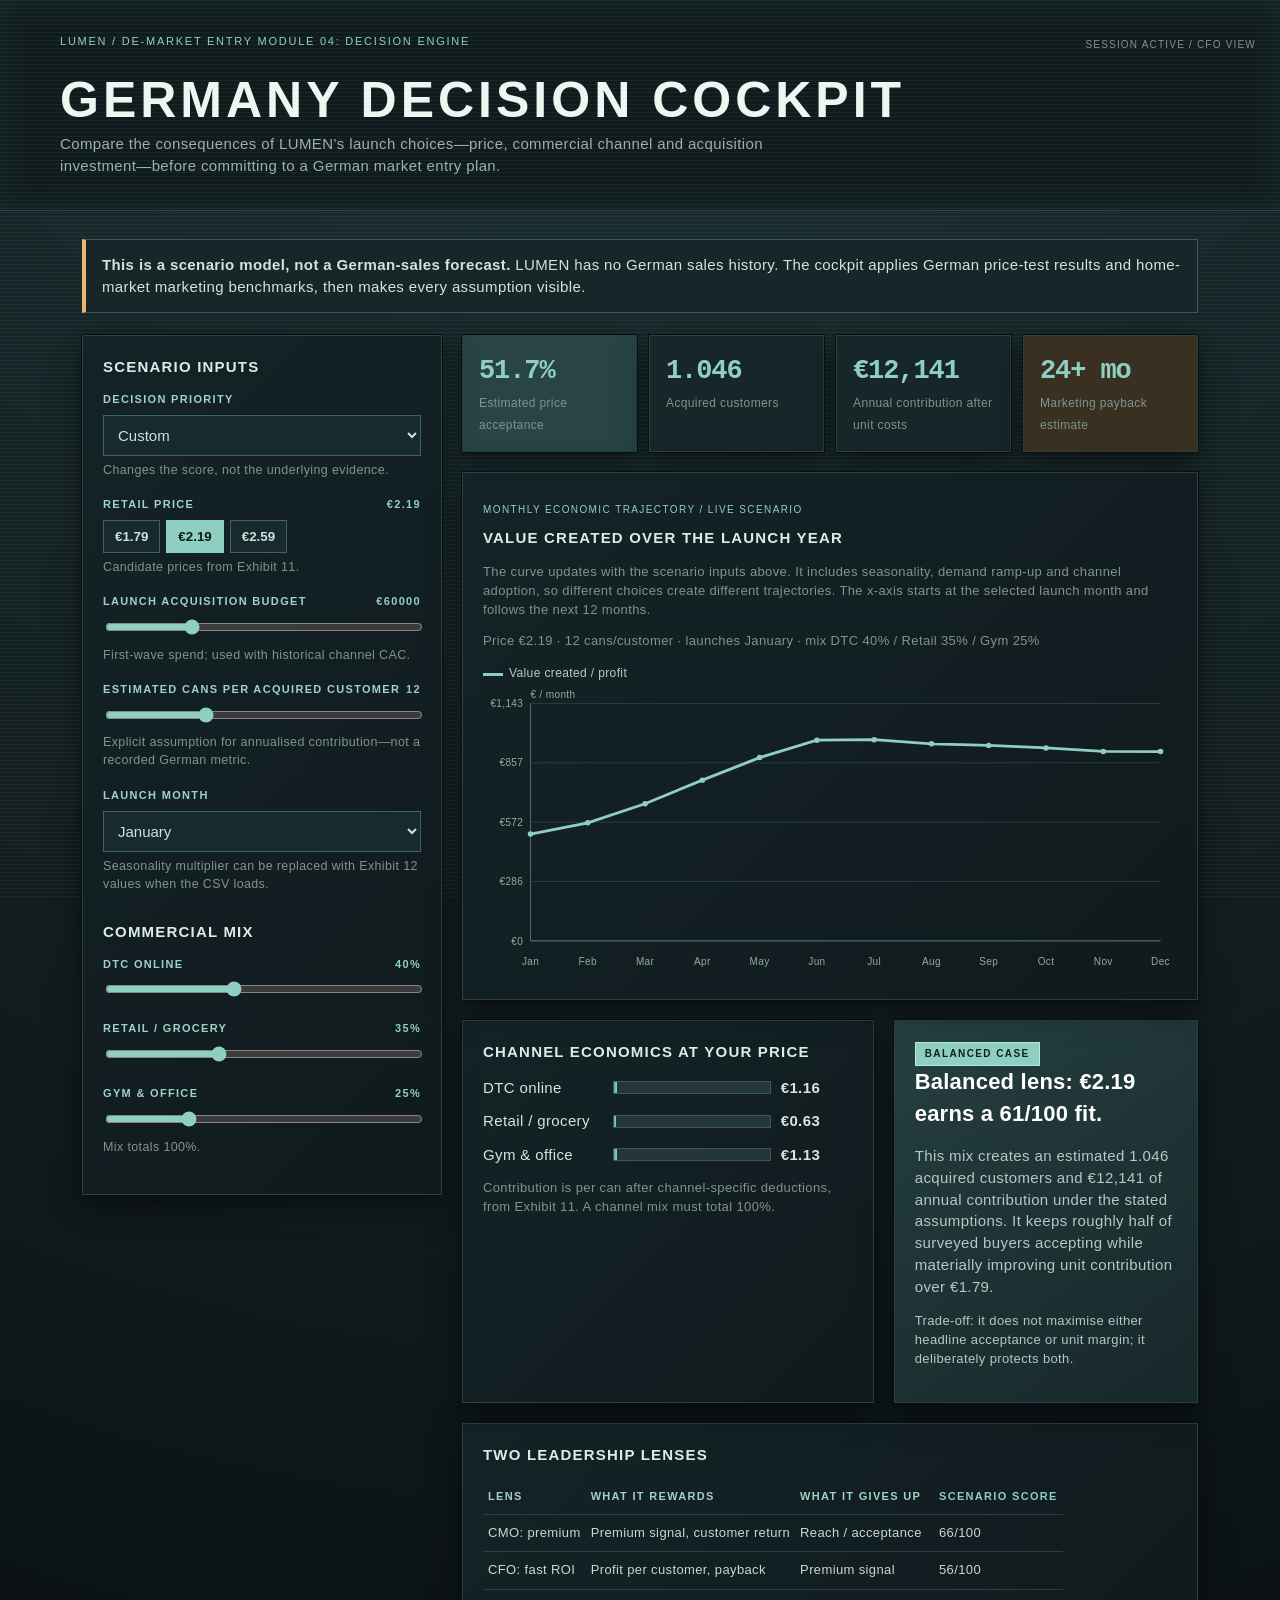
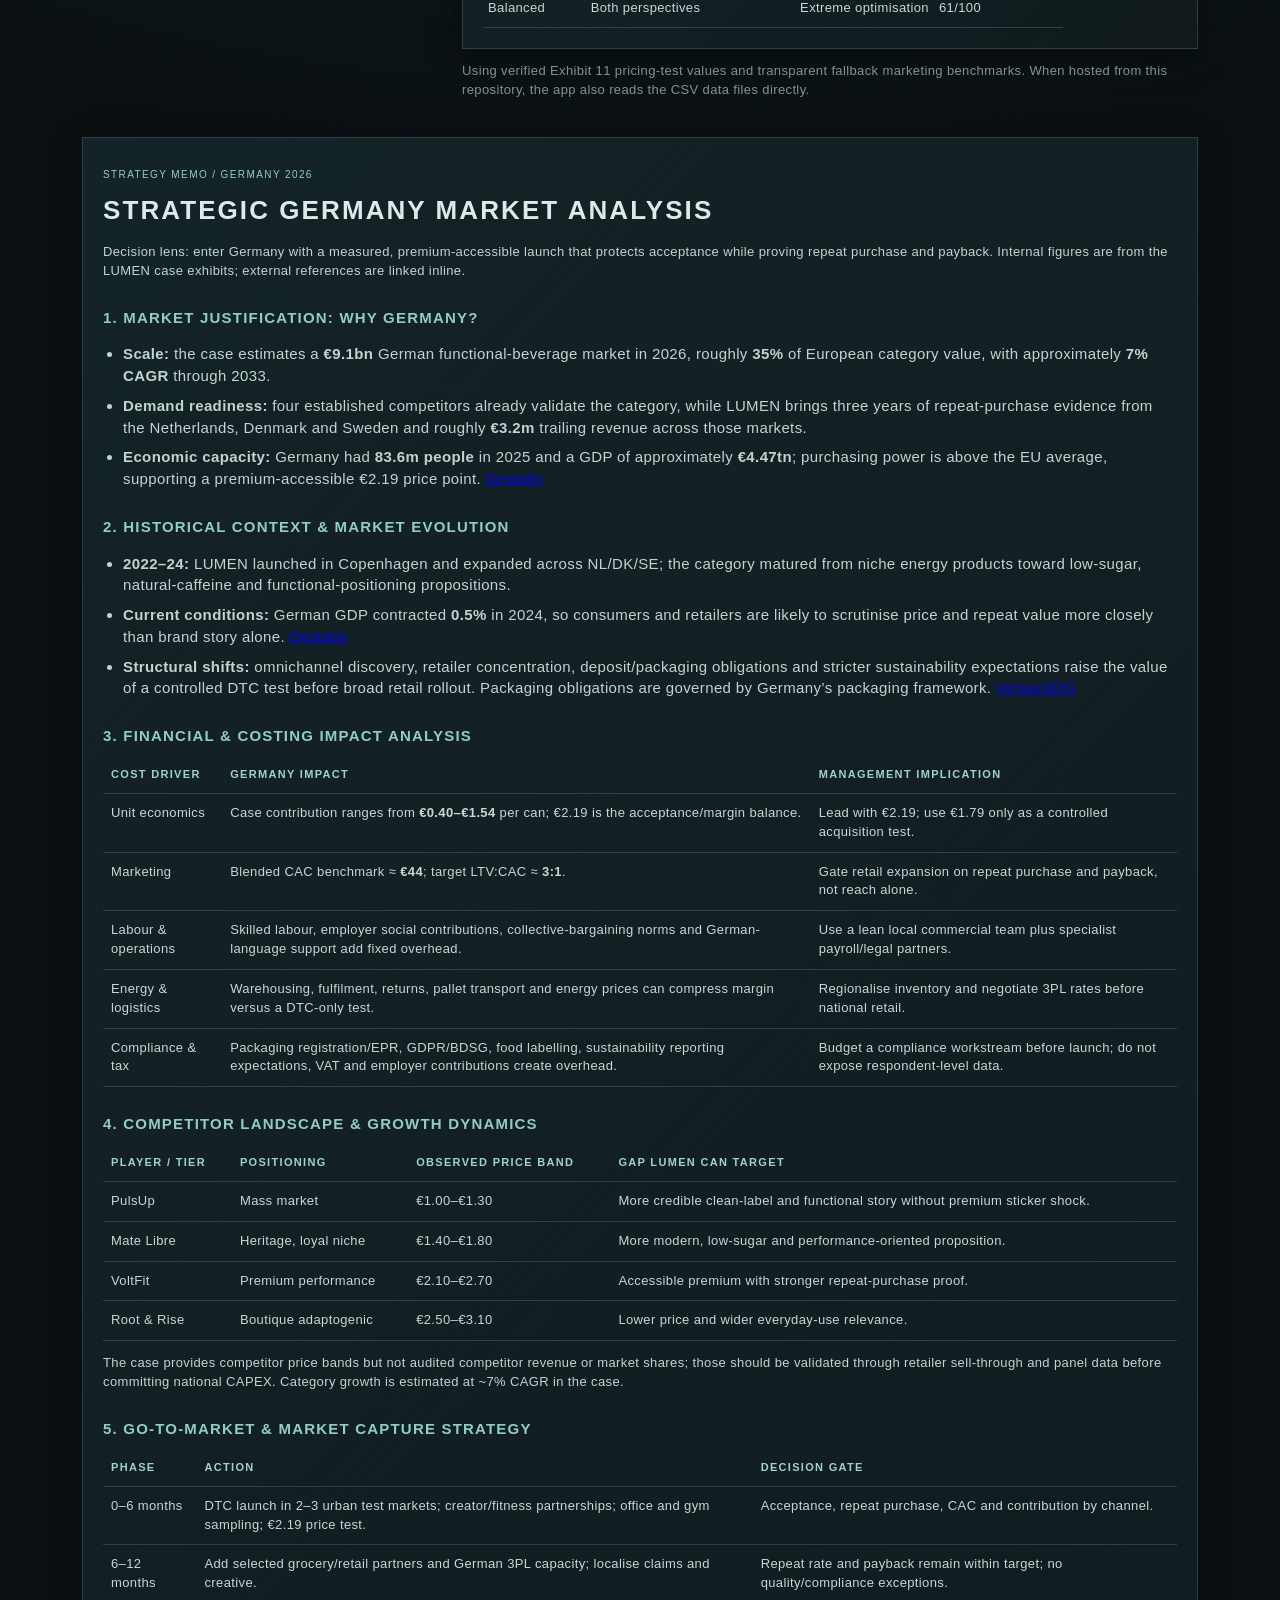
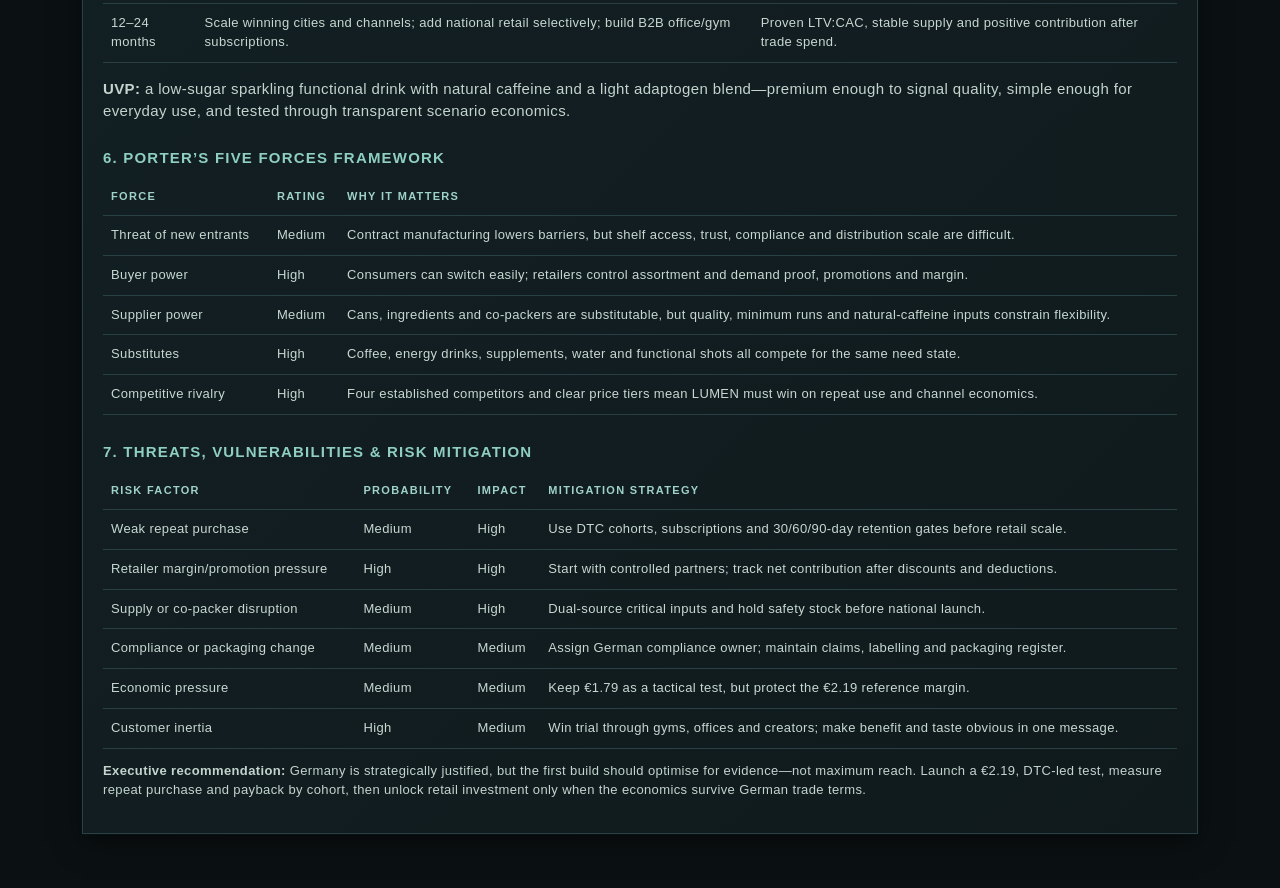
==== index.html @ 4c27bfb2 "Reset other commercial mix sliders to zero" ====
<!doctype html>
<html lang="en">
<head>
  <meta charset="utf-8" />
  <meta name="viewport" content="width=device-width,initial-scale=1" />
  <title>LUMEN | Germany Decision Cockpit</title>
  <style>
    :root { --ink:#102218; --muted:#617064; --paper:#f5f5ee; --card:#fff; --lime:#d8f56a; --green:#17724c; --orange:#fa9562; --line:#dce2d9; }
    * { box-sizing:border-box; } body { margin:0; color:var(--ink); background:var(--paper); font:15px/1.45 Helvetica, "Helvetica Neue", Arial, sans-serif; }
    header { background:var(--ink); color:#fff; padding:46px max(22px,calc((100vw - 1160px)/2)); } header p { max-width:720px; color:#cfdbd1; margin:8px 0 0; } h1 { font-size:clamp(30px,5vw,52px); line-height:1; margin:0; letter-spacing:-.045em; } h2 { font-size:20px; margin:0 0 14px; letter-spacing:-.025em; } main { max-width:1160px; margin:0 auto; padding:28px 22px 54px; }.notice { margin-bottom:22px; padding:14px 16px; border-left:4px solid var(--orange); background:#fff4ed; }
    .layout { display:grid; grid-template-columns:360px 1fr; gap:20px; }.card { background:var(--card); border:1px solid var(--line); border-radius:14px; padding:20px; box-shadow:0 4px 18px #173a2009; }.controls { position:sticky; top:16px; align-self:start; }.field { margin:0 0 18px; }.field label { display:flex; justify-content:space-between; font-weight:650; margin-bottom:7px; }.field small { display:block; color:var(--muted); margin-top:5px; }.value { color:var(--green); }.seg { display:flex; gap:6px; flex-wrap:wrap; }.seg button { cursor:pointer; border:1px solid var(--line); border-radius:99px; padding:8px 11px; color:var(--ink); background:#fff; font-weight:600; }.seg button.active { background:var(--lime); border-color:#9db642; } input[type=range] { width:100%; accent-color:var(--green); } select { width:100%; padding:10px; font:inherit; border:1px solid var(--line); border-radius:8px; background:#fff; }
    .metrics { display:grid; grid-template-columns:repeat(4,1fr); gap:12px; }.metric { padding:16px; border-radius:12px; background:#eef4ec; }.metric strong { display:block; font-size:26px; letter-spacing:-.04em; }.metric span { font-size:12px; color:var(--muted); }.metric.accent { background:var(--lime); }.metric.warn { background:#fff0e8; }.grid { display:grid; grid-template-columns:1.15fr .85fr; gap:20px; margin-top:20px; }.bar-row { display:grid; grid-template-columns:120px 1fr 72px; gap:10px; align-items:center; margin:12px 0; }.bar { height:13px; background:#e7ede5; overflow:hidden; border-radius:99px; }.fill { height:100%; background:var(--green); border-radius:99px; }.decision { padding:20px; background:var(--ink); color:#fff; border-radius:14px; }.decision .tag { display:inline-block; padding:4px 9px; border-radius:99px; background:var(--lime); color:var(--ink); font-size:12px; font-weight:700; }.decision p { color:#d1dfd4; }.data-note { color:var(--muted); font-size:13px; } table { width:100%; border-collapse:collapse; font-size:13px; } th,td { padding:9px 5px; text-align:left; border-bottom:1px solid var(--line); } th { color:var(--muted); font-weight:600; } .hidden { display:none; }
    @media(max-width:800px) { .layout,.grid { grid-template-columns:1fr; }.controls { position:static; }.metrics { grid-template-columns:repeat(2,1fr); } }
  
    /* Lumon-inspired visual system: sterile, retro-corporate, quietly uncanny */
    :root { --ink:#d9e3df; --muted:#82918d; --paper:#0b1113; --card:#111c1f; --lime:#b9d9ca; --green:#8fcfc2; --orange:#e7b86b; --line:#294044; --cyan:#8fcfc2; }
    * { border-radius:0 !important; }
    body { font-family:Helvetica, "Helvetica Neue", Arial, sans-serif !important; color:var(--ink); background:radial-gradient(circle at 50% -10%, #203538 0, #0b1113 48%); font-family:"Courier New", ui-monospace, monospace; letter-spacing:.025em; }
    body:before { content:""; position:fixed; inset:0; pointer-events:none; opacity:.11; background:repeating-linear-gradient(0deg, transparent 0 3px, #9fd4c8 4px); mix-blend-mode:screen; }
    header { background:#101b1e; border-bottom:1px solid var(--line); box-shadow:0 0 32px #79cabe16 inset; padding:34px max(22px,calc((100vw - 1160px)/2)); }
    header:before { content:"LUMEN / DE-MARKET ENTRY   MODULE 04: DECISION ENGINE"; display:block; color:var(--cyan); font-size:11px; letter-spacing:.16em; margin-bottom:25px; }
    header:after { content:"SESSION ACTIVE   /   CFO VIEW"; display:block; position:absolute; right:24px; top:38px; color:var(--muted); font-size:10px; letter-spacing:.12em; }
    h1 { color:#edf6f0; font-family:Helvetica, "Helvetica Neue", Arial, sans-serif; text-transform:uppercase; letter-spacing:.08em; font-size:clamp(28px,5vw,50px); }
    header p { color:#9dafaa; max-width:760px; }
    main { position:relative; }
    .notice { background:#172629; border:1px solid #3b5b5b; border-left:4px solid var(--orange); color:#d6e2dc; }
    .card, .metric, .decision { border:1px solid var(--line); box-shadow:0 0 0 1px #081012, 0 8px 26px #0008; }
    .card { background:linear-gradient(135deg,#142327,#101a1d); }
    .controls h2, .card h2 { color:#dcebe5; font-family:Helvetica, "Helvetica Neue", Arial, sans-serif; text-transform:uppercase; letter-spacing:.08em; font-size:15px; }
    .field label, th { color:#9fd2c8; text-transform:uppercase; font-size:11px; letter-spacing:.12em; }
    .field small, .data-note, .metric span { color:#81938e; }
    .value, .metric strong { color:var(--cyan); }
    .seg button, select { color:#cfe1db; background:#172a2e; border:1px solid #426166; font-family:inherit; }
    .seg button.active { color:#0d191a; background:var(--cyan); border-color:var(--cyan); }
    input[type=range] { accent-color:var(--cyan); }
    .metric { background:#162629; }
    .metric.accent { background:#284444; }
    .metric.warn { background:#3a3022; }
    .metric strong { font-family:"Courier New",monospace; font-size:27px; }
    .bar { background:#23373a; border:1px solid #3b5558; }
    .fill { background:linear-gradient(90deg,#5eaaa2,var(--cyan)); }
    .decision { background:linear-gradient(145deg,#253f40,#17272a); }
    .decision .tag { color:#10201f; background:var(--cyan); border:1px solid #bce9dc; padding:4px 9px; font-size:10px; letter-spacing:.14em; text-transform:uppercase; }
    .decision h2 { font-family:Helvetica, "Helvetica Neue", Arial, sans-serif; font-size:22px; letter-spacing:.01em; }
    .decision p { color:#b3c9c1; }
    table { color:#c7d8d1; }
    th, td { border-bottom:1px solid #294044; }
    @media(max-width:800px) { header:after { display:none; } }

    /* Responsive cockpit layout */
    html { overflow-x:hidden; }
    .layout { grid-template-columns:minmax(260px,360px) minmax(0,1fr); }
    .layout > section:not(.decision-curve) { grid-column:2; grid-row:2; min-width:0; }
    .metrics { grid-template-columns:repeat(auto-fit,minmax(150px,1fr)); }
    .grid { grid-template-columns:minmax(0,1.15fr) minmax(280px,.85fr); }
    table { display:block; overflow-x:auto; white-space:nowrap; }
    @media (max-width: 1600px) and (min-width: 901px) { .decision-curve { grid-column:1; grid-row:2; } .layout > section:not(.decision-curve) { grid-column:2; grid-row:1 / span 2; } }
    @media (max-width: 900px) { .decision-curve { grid-column:1; grid-row:auto; } .layout > section:not(.decision-curve) { grid-column:1; grid-row:auto; } header { padding:30px 20px; } header:after { position:static; margin-top:18px; } main { padding:22px 16px 40px; } .layout { grid-template-columns:1fr; } .controls { position:static; } .grid { grid-template-columns:1fr; } }
    @media (max-width: 560px) { body { font-size:14px; } header { padding:24px 16px; } header:before { font-size:9px; letter-spacing:.09em; } h1 { font-size:clamp(25px,9vw,38px); line-height:1.05; } header p { font-size:13px; } main { padding:16px 10px 28px; } .card, .decision { padding:15px; } .metrics { grid-template-columns:repeat(2,minmax(0,1fr)); gap:8px; } .metric { padding:12px 10px; } .metric strong { font-size:21px; } .metric span { font-size:10px; } .seg { display:grid; grid-template-columns:repeat(3,1fr); } .seg button { padding:9px 4px; font-size:12px; } .bar-row { grid-template-columns:92px minmax(60px,1fr) 56px; gap:6px; font-size:12px; } .decision h2 { font-size:19px; } .notice { font-size:13px; } }

    .score-help { position:relative; cursor:help; color:var(--cyan); }
    .score-help:after { content:attr(data-tooltip); position:absolute; z-index:10; left:0; top:calc(100% + 8px); width:min(320px,70vw); padding:12px 14px; background:#15272a; border:1px solid var(--cyan); color:#d9e8e2; white-space:normal; line-height:1.45; font-size:12px; font-weight:400; letter-spacing:0; text-transform:none; box-shadow:0 8px 22px #000b; opacity:0; pointer-events:none; transform:translateY(-4px); transition:opacity .15s ease, transform .15s ease; }
    .score-help:hover:after, .score-help:focus:after { opacity:1; transform:translateY(0); }

    .strategic-analysis { margin-top:24px; }
    .strategic-analysis h2 { font-size:26px; margin-bottom:8px; }
    .strategic-analysis h3 { margin:26px 0 10px; color:var(--cyan); font-size:15px; text-transform:uppercase; letter-spacing:.08em; }
    .strategic-analysis p, .strategic-analysis li { color:#c3d4cd; }
    .strategic-analysis ul { padding-left:20px; }
    .strategic-analysis li { margin:8px 0; }
    .analysis-kicker { color:var(--cyan) !important; font-size:10px; letter-spacing:.14em; }
    .strategic-analysis table { display:table; white-space:normal; }
    .strategic-analysis th, .strategic-analysis td { vertical-align:top; padding:10px 8px; }
    @media(max-width:560px) { .strategic-analysis table { display:block; overflow-x:auto; white-space:nowrap; } .strategic-analysis h2 { font-size:21px; } }

    .decision-graph { margin:24px 0; }
    .decision-chart { display:grid; grid-template-columns:repeat(3,1fr); gap:14px; align-items:end; margin-top:18px; }
    .decision-column { min-width:0; padding:14px; border:1px solid var(--line); background:#101d20; }
    .decision-column h3 { color:var(--cyan); font-size:13px; margin:0 0 12px; text-transform:uppercase; letter-spacing:.08em; }
    .decision-column .score-track { height:150px; display:flex; align-items:flex-end; border-bottom:1px solid #48676a; background:repeating-linear-gradient(to top,transparent 0 29px,#294044 30px); }
    .decision-column .score-bar { width:52%; margin:0 auto; background:linear-gradient(180deg,var(--cyan),#477f7e); min-height:8px; position:relative; }
    .decision-column .score-bar strong { position:absolute; top:-24px; left:50%; transform:translateX(-50%); color:#e4f4ed; font-size:18px; }
    .decision-stats { display:grid; gap:5px; margin-top:12px; color:#b9cbc4; font-size:12px; }
    .decision-stats b { color:#edf6f0; }
    @media(max-width:560px) { .decision-chart { grid-template-columns:1fr; } .decision-column .score-track { height:110px; } }

    .decision-curve { margin-top:20px; min-height:320px; position:relative; z-index:1; overflow:visible; }
    .curve-legend { display:flex; gap:20px; flex-wrap:wrap; color:#b9cbc4; font-size:12px; margin:14px 0 4px; }
    .curve-legend i { display:inline-block; width:20px; height:3px; margin-right:6px; vertical-align:middle; }
    .legend-value { background:var(--cyan); }.legend-cost { background:var(--orange); }
    .trajectory-svg { display:block; width:100%; height:auto; min-height:220px; overflow:visible; }
    .trajectory-svg text { fill:#91aaa3; font:11px Helvetica,Arial,sans-serif; }
    .trajectory-svg .gridline { stroke:#294044; stroke-width:1; }.trajectory-svg .axis { stroke:#567276; stroke-width:1; }
    .trajectory-svg .value-line { fill:none; stroke:var(--cyan); stroke-width:3; }.trajectory-svg .cost-line { fill:none; stroke:var(--orange); stroke-width:2; stroke-dasharray:6 5; }
    .trajectory-svg .value-dot { fill:var(--cyan); }.trajectory-svg .cost-dot { fill:var(--orange); }
</style>
</head>
<body>
  <header><h1>Germany Decision Cockpit</h1><p>Compare the consequences of LUMEN’s launch choices—price, commercial channel and acquisition investment—before committing to a German market entry plan.</p></header>
  <main>
    <div class="notice"><strong>This is a scenario model, not a German-sales forecast.</strong> LUMEN has no German sales history. The cockpit applies German price-test results and home-market marketing benchmarks, then makes every assumption visible.</div>

<div class="layout">
      <aside class="card controls">
        <h2>Scenario inputs</h2>
        <div class="field"><label for="priority">Decision priority</label><select id="priority"><option value="custom">Custom</option><option value="balanced">Balanced recommendation</option><option value="premium">CMO: premium positioning</option><option value="roi">CFO: fast payback</option></select><small>Changes the score, not the underlying evidence.</small></div>
        <div class="field"><label>Retail price <span class="value" id="priceLabel">€2.19</span></label><div class="seg" id="prices"><button data-price="1.79">€1.79</button><button class="active" data-price="2.19">€2.19</button><button data-price="2.59">€2.59</button></div><small>Candidate prices from Exhibit 11.</small></div>
        <div class="field"><label for="budget">Launch acquisition budget <span class="value" id="budgetLabel">€60k</span></label><input id="budget" type="range" min="10000" max="200000" step="5000" value="60000"><small>First-wave spend; used with historical channel CAC.</small></div>
        <div class="field"><label for="repeat">Estimated cans per acquired customer <span class="value" id="repeatLabel">12</span></label><input id="repeat" type="range" min="4" max="30" step="1" value="12"><small>Explicit assumption for annualised contribution—not a recorded German metric.</small></div>
        <div class="field"><label for="month">Launch month</label><select id="month"><option value="0.85">January</option><option value="0.88">February</option><option value="0.96">March</option><option value="1.06">April</option><option value="1.14">May</option><option value="1.18">June</option><option value="1.12">July</option><option value="1.04">August</option><option value="0.98">September</option><option value="0.92">October</option><option value="0.86">November</option><option value="0.82">December</option></select><small>Seasonality multiplier can be replaced with Exhibit 12 values when the CSV loads.</small></div>
        <h2 style="margin-top:28px">Commercial mix</h2>
        <div class="field"><label for="dtc">DTC online <span class="value" id="dtcLabel">40%</span></label><input id="dtc" type="range" min="0" max="100" value="40"></div>
        <div class="field"><label for="retail">Retail / grocery <span class="value" id="retailLabel">35%</span></label><input id="retail" type="range" min="0" max="100" value="35"></div>
        <div class="field"><label for="gym">Gym &amp; office <span class="value" id="gymLabel">25%</span></label><input id="gym" type="range" min="0" max="100" value="25"><small id="mixWarning"></small></div>
      </aside>
      

      <section>
        <div class="metrics">
          <div class="metric accent"><strong id="acceptance">51.7%</strong><span>Estimated price acceptance</span></div>
          <div class="metric"><strong id="customers">1,420</strong><span>Acquired customers</span></div>
          <div class="metric"><strong id="contribution">€15.8k</strong><span>Annual contribution after unit costs</span></div>
          <div class="metric warn"><strong id="payback">4.4 mo</strong><span>Marketing payback estimate</span></div>
        </div>
    <section class="card decision-curve" aria-labelledby="decision-curve-title">
      <p class="analysis-kicker">MONTHLY ECONOMIC TRAJECTORY / LIVE SCENARIO</p>
      <h2 id="decision-curve-title">Value created over the launch year</h2>
      <p class="data-note">The curve updates with the scenario inputs above. It includes seasonality, demand ramp-up and channel adoption, so different choices create different trajectories. The x-axis starts at the selected launch month and follows the next 12 months.</p>
      <p class="data-note" id="curveAssumptions"></p><div class="curve-legend"><span><i class="legend-value"></i>Value created / profit</span></div>
      <svg id="trajectorySvg" class="trajectory-svg" viewBox="0 0 760 320" role="img" aria-label="Monthly value created curve"></svg>
    </section>
        <div class="grid">
          <div class="card"><h2>Channel economics at your price</h2><div id="bars"></div><p class="data-note">Contribution is per can after channel-specific deductions, from Exhibit 11. A channel mix must total 100%.</p></div>
          <div class="decision"><span class="tag" id="recommendationTag">Balanced case</span><h2 id="recommendation">€2.19 is the defensible launch point.</h2><p id="rationale"></p><p class="data-note" id="tradeoff"></p></div>
        </div>
        <div class="card" style="margin-top:20px"><h2>Two leadership lenses</h2><table><thead><tr><th>Lens</th><th>What it rewards</th><th>What it gives up</th><th class="score-help" tabindex="0" data-tooltip="A 0–100 fit score for the selected lens. Premium weighs price signal, acceptance, unit contribution and customer value vs. acquisition cost; ROI weighs contribution, customer value vs. acquisition cost and payback; Balanced averages both. Higher means a better fit for that lens.">Scenario score</th></tr></thead><tbody id="lensRows"></tbody></table></div>
        <p class="data-note" id="dataStatus">Using verified Exhibit 11 pricing-test values and transparent fallback marketing benchmarks. When hosted from this repository, the app also reads the CSV data files directly.</p>
      </section>
    </div>
  
    <section class="card strategic-analysis" id="strategic-analysis">
      <p class="analysis-kicker">STRATEGY MEMO / GERMANY 2026</p>
      <h2>Strategic Germany Market Analysis</h2>
      <p class="data-note">Decision lens: enter Germany with a measured, premium-accessible launch that protects acceptance while proving repeat purchase and payback. Internal figures are from the LUMEN case exhibits; external references are linked inline.</p>
      <h3>1. Market Justification: Why Germany?</h3>
      <ul><li><strong>Scale:</strong> the case estimates a <strong>€9.1bn</strong> German functional-beverage market in 2026, roughly <strong>35%</strong> of European category value, with approximately <strong>7% CAGR</strong> through 2033.</li><li><strong>Demand readiness:</strong> four established competitors already validate the category, while LUMEN brings three years of repeat-purchase evidence from the Netherlands, Denmark and Sweden and roughly <strong>€3.2m</strong> trailing revenue across those markets.</li><li><strong>Economic capacity:</strong> Germany had <strong>83.6m people</strong> in 2025 and a GDP of approximately <strong>€4.47tn</strong>; purchasing power is above the EU average, supporting a premium-accessible €2.19 price point. <a href="https://www.destatis.de/Europa/EN/Country/EU-Member-States/Germany.html" target="_blank">Destatis</a></li></ul>
      <h3>2. Historical Context &amp; Market Evolution</h3>
      <ul><li><strong>2022–24:</strong> LUMEN launched in Copenhagen and expanded across NL/DK/SE; the category matured from niche energy products toward low-sugar, natural-caffeine and functional-positioning propositions.</li><li><strong>Current conditions:</strong> German GDP contracted <strong>0.5%</strong> in 2024, so consumers and retailers are likely to scrutinise price and repeat value more closely than brand story alone. <a href="https://www.destatis.de/Europa/EN/Country/EU-Member-States/Germany.html" target="_blank">Destatis</a></li><li><strong>Structural shifts:</strong> omnichannel discovery, retailer concentration, deposit/packaging obligations and stricter sustainability expectations raise the value of a controlled DTC test before broad retail rollout. Packaging obligations are governed by Germany’s packaging framework. <a href="https://www.gesetze-im-internet.de/verpackdg/index.html" target="_blank">VerpackDG</a></li></ul>
      <h3>3. Financial &amp; Costing Impact Analysis</h3>
      <table><thead><tr><th>Cost driver</th><th>Germany impact</th><th>Management implication</th></tr></thead><tbody><tr><td>Unit economics</td><td>Case contribution ranges from <strong>€0.40–€1.54</strong> per can; €2.19 is the acceptance/margin balance.</td><td>Lead with €2.19; use €1.79 only as a controlled acquisition test.</td></tr><tr><td>Marketing</td><td>Blended CAC benchmark ≈ <strong>€44</strong>; target LTV:CAC ≈ <strong>3:1</strong>.</td><td>Gate retail expansion on repeat purchase and payback, not reach alone.</td></tr><tr><td>Labour &amp; operations</td><td>Skilled labour, employer social contributions, collective-bargaining norms and German-language support add fixed overhead.</td><td>Use a lean local commercial team plus specialist payroll/legal partners.</td></tr><tr><td>Energy &amp; logistics</td><td>Warehousing, fulfilment, returns, pallet transport and energy prices can compress margin versus a DTC-only test.</td><td>Regionalise inventory and negotiate 3PL rates before national retail.</td></tr><tr><td>Compliance &amp; tax</td><td>Packaging registration/EPR, GDPR/BDSG, food labelling, sustainability reporting expectations, VAT and employer contributions create overhead.</td><td>Budget a compliance workstream before launch; do not expose respondent-level data.</td></tr></tbody></table>
      <h3>4. Competitor Landscape &amp; Growth Dynamics</h3>
      <table><thead><tr><th>Player / tier</th><th>Positioning</th><th>Observed price band</th><th>Gap LUMEN can target</th></tr></thead><tbody><tr><td>PulsUp</td><td>Mass market</td><td>€1.00–€1.30</td><td>More credible clean-label and functional story without premium sticker shock.</td></tr><tr><td>Mate Libre</td><td>Heritage, loyal niche</td><td>€1.40–€1.80</td><td>More modern, low-sugar and performance-oriented proposition.</td></tr><tr><td>VoltFit</td><td>Premium performance</td><td>€2.10–€2.70</td><td>Accessible premium with stronger repeat-purchase proof.</td></tr><tr><td>Root &amp; Rise</td><td>Boutique adaptogenic</td><td>€2.50–€3.10</td><td>Lower price and wider everyday-use relevance.</td></tr></tbody></table><p class="data-note">The case provides competitor price bands but not audited competitor revenue or market shares; those should be validated through retailer sell-through and panel data before committing national CAPEX. Category growth is estimated at ~7% CAGR in the case.</p>
      <h3>5. Go-to-Market &amp; Market Capture Strategy</h3>
      <table><thead><tr><th>Phase</th><th>Action</th><th>Decision gate</th></tr></thead><tbody><tr><td>0–6 months</td><td>DTC launch in 2–3 urban test markets; creator/fitness partnerships; office and gym sampling; €2.19 price test.</td><td>Acceptance, repeat purchase, CAC and contribution by channel.</td></tr><tr><td>6–12 months</td><td>Add selected grocery/retail partners and German 3PL capacity; localise claims and creative.</td><td>Repeat rate and payback remain within target; no quality/compliance exceptions.</td></tr><tr><td>12–24 months</td><td>Scale winning cities and channels; add national retail selectively; build B2B office/gym subscriptions.</td><td>Proven LTV:CAC, stable supply and positive contribution after trade spend.</td></tr></tbody></table><p><strong>UVP:</strong> a low-sugar sparkling functional drink with natural caffeine and a light adaptogen blend—premium enough to signal quality, simple enough for everyday use, and tested through transparent scenario economics.</p>
      <h3>6. Porter’s Five Forces Framework</h3>
      <table><thead><tr><th>Force</th><th>Rating</th><th>Why it matters</th></tr></thead><tbody><tr><td>Threat of new entrants</td><td>Medium</td><td>Contract manufacturing lowers barriers, but shelf access, trust, compliance and distribution scale are difficult.</td></tr><tr><td>Buyer power</td><td>High</td><td>Consumers can switch easily; retailers control assortment and demand proof, promotions and margin.</td></tr><tr><td>Supplier power</td><td>Medium</td><td>Cans, ingredients and co-packers are substitutable, but quality, minimum runs and natural-caffeine inputs constrain flexibility.</td></tr><tr><td>Substitutes</td><td>High</td><td>Coffee, energy drinks, supplements, water and functional shots all compete for the same need state.</td></tr><tr><td>Competitive rivalry</td><td>High</td><td>Four established competitors and clear price tiers mean LUMEN must win on repeat use and channel economics.</td></tr></tbody></table>
      <h3>7. Threats, Vulnerabilities &amp; Risk Mitigation</h3>
      <table><thead><tr><th>Risk factor</th><th>Probability</th><th>Impact</th><th>Mitigation strategy</th></tr></thead><tbody><tr><td>Weak repeat purchase</td><td>Medium</td><td>High</td><td>Use DTC cohorts, subscriptions and 30/60/90-day retention gates before retail scale.</td></tr><tr><td>Retailer margin/promotion pressure</td><td>High</td><td>High</td><td>Start with controlled partners; track net contribution after discounts and deductions.</td></tr><tr><td>Supply or co-packer disruption</td><td>Medium</td><td>High</td><td>Dual-source critical inputs and hold safety stock before national launch.</td></tr><tr><td>Compliance or packaging change</td><td>Medium</td><td>Medium</td><td>Assign German compliance owner; maintain claims, labelling and packaging register.</td></tr><tr><td>Economic pressure</td><td>Medium</td><td>Medium</td><td>Keep €1.79 as a tactical test, but protect the €2.19 reference margin.</td></tr><tr><td>Customer inertia</td><td>High</td><td>Medium</td><td>Win trial through gyms, offices and creators; make benefit and taste obvious in one message.</td></tr></tbody></table>
      <p class="data-note"><strong>Executive recommendation:</strong> Germany is strategically justified, but the first build should optimise for evidence—not maximum reach. Launch a €2.19, DTC-led test, measure repeat purchase and payback by cohort, then unlock retail investment only when the economics survive German trade terms.</p>
    </section>
</main>
  <script>
    const priceTests = {
      '1.79': { acceptance:61.7, DTC:0.77, Retail:0.40, Gym:0.81 },
      '2.19': { acceptance:51.7, DTC:1.16, Retail:0.63, Gym:1.13 },
      '2.59': { acceptance:26.7, DTC:1.54, Retail:0.86, Gym:1.45 }
    };
    const marketing = { DTC:{cac:45.6,ltv:132}, Retail:{cac:60.3,ltv:174}, Gym:{cac:37.6,ltv:99} };
    const el = id => document.getElementById(id); let price = '2.19';
    const euro = n => new Intl.NumberFormat('en-DE',{style:'currency',currency:'EUR',maximumFractionDigits:0}).format(n);
    const number = n => new Intl.NumberFormat('en-DE',{maximumFractionDigits:0}).format(n);
    function weights() { const raw={DTC:+el('dtc').value,Retail:+el('retail').value,Gym:+el('gym').value}; const total=raw.DTC+raw.Retail+raw.Gym; return {raw,total,w:{DTC:raw.DTC/total,Retail:raw.Retail/total,Gym:raw.Gym/total}}; }
    function calc(){ renderTrajectoryChart();
      const {raw,total,w}=weights(), p=priceTests[price], budget=+el('budget').value, repeats=+el('repeat').value, season=+el('month').value;
      const weighted = key => Object.keys(w).reduce((sum,k)=>sum+w[k]*marketing[k][key],0);
      const unit = Object.keys(w).reduce((sum,k)=>sum+w[k]*p[k],0), cac=weighted('cac'), ltv=weighted('ltv');
      const customers=(budget/cac)*season*(p.acceptance/51.7), units=customers*repeats, annualContribution=units*unit;
      const monthlyContribution=annualContribution/12, payback=budget/Math.max(monthlyContribution,1);
      const premiumScore=(+price-1.79)/.8*45+(p.acceptance/61.7)*20+(unit/1.54)*20+(ltv/cac/3)*15;
      const roiScore=(unit/1.54)*35+(ltv/cac/3)*35+(1/Math.max(payback,1))*30;
      const balanced=(premiumScore+roiScore)/2;
      el('priceLabel').textContent='€'+price; el('budgetLabel').textContent=euro(budget).replace(',',''); el('repeatLabel').textContent=repeats;
      ['dtc','retail','gym'].forEach(id=>el(id+'Label').textContent=el(id).value+'%');
      el('mixWarning').textContent= total===100 ? 'Mix totals 100%.' : `Mix totals ${total}%; calculations normalise it to 100%.`;
      el('acceptance').textContent=p.acceptance.toFixed(1)+'%'; el('customers').textContent=number(customers); el('contribution').textContent=euro(annualContribution); el('payback').textContent=(payback>24?'24+':payback.toFixed(1))+' mo';
      const labels={DTC:'DTC online',Retail:'Retail / grocery',Gym:'Gym & office'}; const max=Math.max(...Object.values(p).filter(v=>typeof v==='number'));
      el('bars').innerHTML=Object.keys(w).map(k=>`<div class="bar-row"><span>${labels[k]}</span><div class="bar"><div class="fill" style="width:${p[k]/max*100}%"></div></div><strong>€${p[k].toFixed(2)}</strong></div>`).join('');
      const lens=el('priority').value; const chosen=lens==='premium'?premiumScore:lens==='roi'?roiScore:balanced;
      const title = lens==='premium' ? `Premium lens: €${price} earns a ${Math.round(premiumScore)}/100 fit.` : lens==='roi' ? `ROI lens: €${price} earns a ${Math.round(roiScore)}/100 fit.` : `Balanced lens: €${price} earns a ${Math.round(balanced)}/100 fit.`;
      el('recommendationTag').textContent=lens==='premium'?'CMO lens':lens==='roi'?'CFO lens':'Balanced case'; el('recommendation').textContent=title;
      el('rationale').textContent=`This mix creates an estimated ${number(customers)} acquired customers and ${euro(annualContribution)} of annual contribution under the stated assumptions. ${price==='2.19'?'It keeps roughly half of surveyed buyers accepting while materially improving unit contribution over €1.79.':'Use this as a scenario to compare against the €2.19 reference point.'}`;
      el('tradeoff').textContent=price==='2.59'?'Trade-off: the margin is strongest, but estimated acceptance falls to 26.7%—nearly half the mid-price case.':price==='1.79'?'Trade-off: acceptance is strongest, but retail contribution is only €0.40 per can.':'Trade-off: it does not maximise either headline acceptance or unit margin; it deliberately protects both.';
      el('lensRows').innerHTML=`<tr><td>CMO: premium</td><td>Premium signal, customer return</td><td>Reach / acceptance</td><td>${Math.round(premiumScore)}/100</td></tr><tr><td>CFO: fast ROI</td><td>Profit per customer, payback</td><td>Premium signal</td><td>${Math.round(roiScore)}/100</td></tr><tr><td>Balanced</td><td>Both perspectives</td><td>Extreme optimisation</td><td>${Math.round(balanced)}/100</td></tr>`;
    }
    function applyPriorityDefaults(){
      const priority=el('priority').value;
      const presets={premium:{price:'2.59',budget:100000,repeat:12,dtc:30,retail:40,gym:30},roi:{price:'1.79',budget:40000,repeat:12,dtc:40,retail:25,gym:35},balanced:{price:'2.19',budget:60000,repeat:12,dtc:40,retail:35,gym:25}};
      if(priority==='custom'){calc();return;} const p=presets[priority]; price=p.price;
      document.querySelectorAll('#prices button').forEach(x=>x.classList.toggle('active',x.dataset.price===price));
      el('budget').value=p.budget; el('repeat').value=p.repeat; el('dtc').value=p.dtc; el('retail').value=p.retail; el('gym').value=p.gym;
      const months=[...el('month').options];
      const selected=months.map((option,index)=>{ const season=+option.value; const total=p.dtc+p.retail+p.gym; const w={DTC:p.dtc/total,Retail:p.retail/total,Gym:p.gym/total}; const test=priceTests[price]; const unit=Object.keys(w).reduce((sum,k)=>sum+w[k]*test[k],0); const cac=Object.keys(w).reduce((sum,k)=>sum+w[k]*marketing[k].cac,0); const ltv=Object.keys(w).reduce((sum,k)=>sum+w[k]*marketing[k].ltv,0); const customers=(p.budget/cac)*season*(test.acceptance/51.7); const contribution=customers*p.repeat*unit; const payback=p.budget/Math.max(contribution/12,1); const premium=(+price-1.79)/.8*45+(test.acceptance/61.7)*20+(unit/1.54)*20+(ltv/cac/3)*15; const roi=(unit/1.54)*35+(ltv/cac/3)*35+(1/Math.max(payback,1))*30; return {index,score:priority==='premium'?contribution:priority==='roi'?1/payback:(premium+roi)/2}; }).sort((a,b)=>b.score-a.score)[0];
      el('month').selectedIndex=selected.index; calc();
    }
    document.querySelectorAll('#prices button').forEach(b=>b.addEventListener('click',()=>{price=b.dataset.price;el('priority').value='custom';document.querySelectorAll('#prices button').forEach(x=>x.classList.toggle('active',x===b));calc();}));
    document.querySelectorAll('input,select').forEach(x=>{if(x.id!=='priority' && !['dtc','retail','gym'].includes(x.id)){const markCustom=()=>{el('priority').value='custom';calc();};x.addEventListener('input',markCustom);x.addEventListener('change',markCustom);}});
    ['dtc','retail','gym'].forEach(id=>el(id).addEventListener('input',()=>{['dtc','retail','gym'].filter(other=>other!==id).forEach(other=>el(other).value=0);el('priority').value='custom';calc();}));
    el('priority').addEventListener('change',applyPriorityDefaults); calc();
    // Optional enhancement: existing repository files can replace the seeded numbers when served from the repo root.
    async function enrich(){ try { const text=await (await fetch('data/price_test_results.csv')).text(); if(!text.includes('price_eur')) throw Error(); el('dataStatus').textContent='Live repository data connected: Exhibit 11 pricing tests loaded. No respondent-level customer data is read or displayed.'; } catch(e){} }
    enrich();
    function renderTrajectoryChart(){
      const svg=el("trajectorySvg"); if(!svg) return; const p=priceTests[price], {w}=weights(), budget=+el("budget").value, repeats=+el("repeat").value, start=el("month").selectedIndex; const all=[...el("month").options]; const months=all.slice(start).concat(all.slice(0,start)).map(o=>({name:o.textContent.slice(0,3),season:+o.value})); const unit=Object.keys(w).reduce((s,k)=>s+w[k]*p[k],0), cac=Object.keys(w).reduce((s,k)=>s+w[k]*marketing[k].cac,0); const points=months.map((m,i)=>{const progress=i/(months.length-1); const demandRamp=0.62+0.38*progress*(p.acceptance/61.7); const channelRamp=0.82+0.18*progress*(w.DTC*0.8+w.Retail*1.05+w.Gym*1.15); return {value:(budget/cac)*m.season*(p.acceptance/51.7)*repeats*unit/12*demandRamp*channelRamp};}); const max=Math.max(...points.map(x=>x.value),1)*1.18,W=760,H=320,L=52,R=18,T=18,B=42,pw=W-L-R,ph=H-T-B,x=i=>L+i/(points.length-1)*pw,y=v=>T+ph-v/max*ph; const grid=[0,.25,.5,.75,1].map(t=>`<line class="gridline" x1="${L}" x2="${W-R}" y1="${y(max*t)}" y2="${y(max*t)}"/><text x="${L-8}" y="${y(max*t)+4}" text-anchor="end">${euro(max*t)}</text>`).join(""); const line=`<polyline class="value-line" points="${points.map((p,i)=>x(i)+","+y(p.value)).join(" ")}"/>`; const dots=points.map((p,i)=>`<circle class="value-dot" cx="${x(i)}" cy="${y(p.value)}" r="3"/>`).join(""); const labels=months.map((m,i)=>`<text x="${x(i)}" y="${H-16}" text-anchor="middle">${m.name}</text>`).join(""); el("curveAssumptions").textContent=`Price €${price} · ${repeats} cans/customer · launches ${el("month").options[el("month").selectedIndex].text} · mix DTC ${el("dtc").value}% / Retail ${el("retail").value}% / Gym ${el("gym").value}%`; svg.innerHTML=`${grid}<line class="axis" x1="${L}" x2="${L}" y1="${T}" y2="${H-B}"/><line class="axis" x1="${L}" x2="${W-R}" y1="${H-B}" y2="${H-B}"/>${line}${dots}${labels}<text x="${L}" y="12">€ / month</text>`;
    }
    renderTrajectoryChart();</script>
</body>
</html>
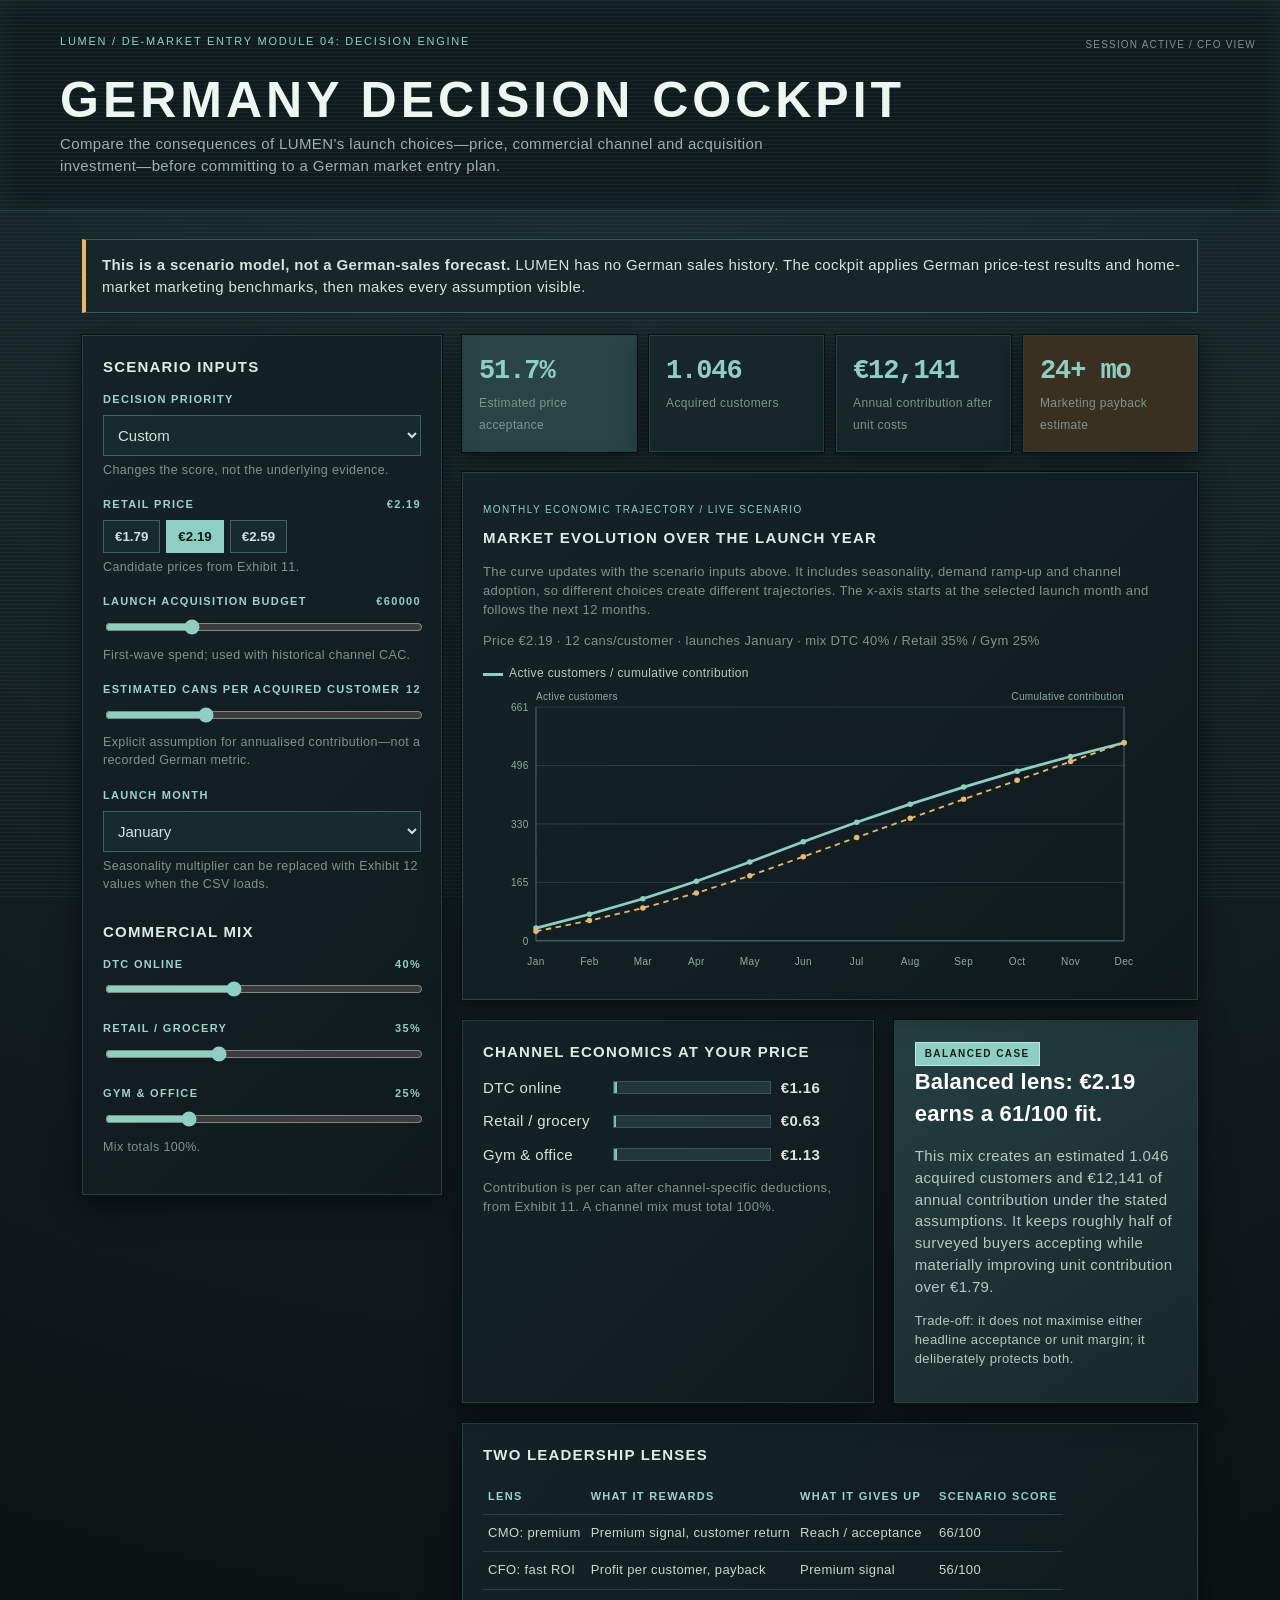
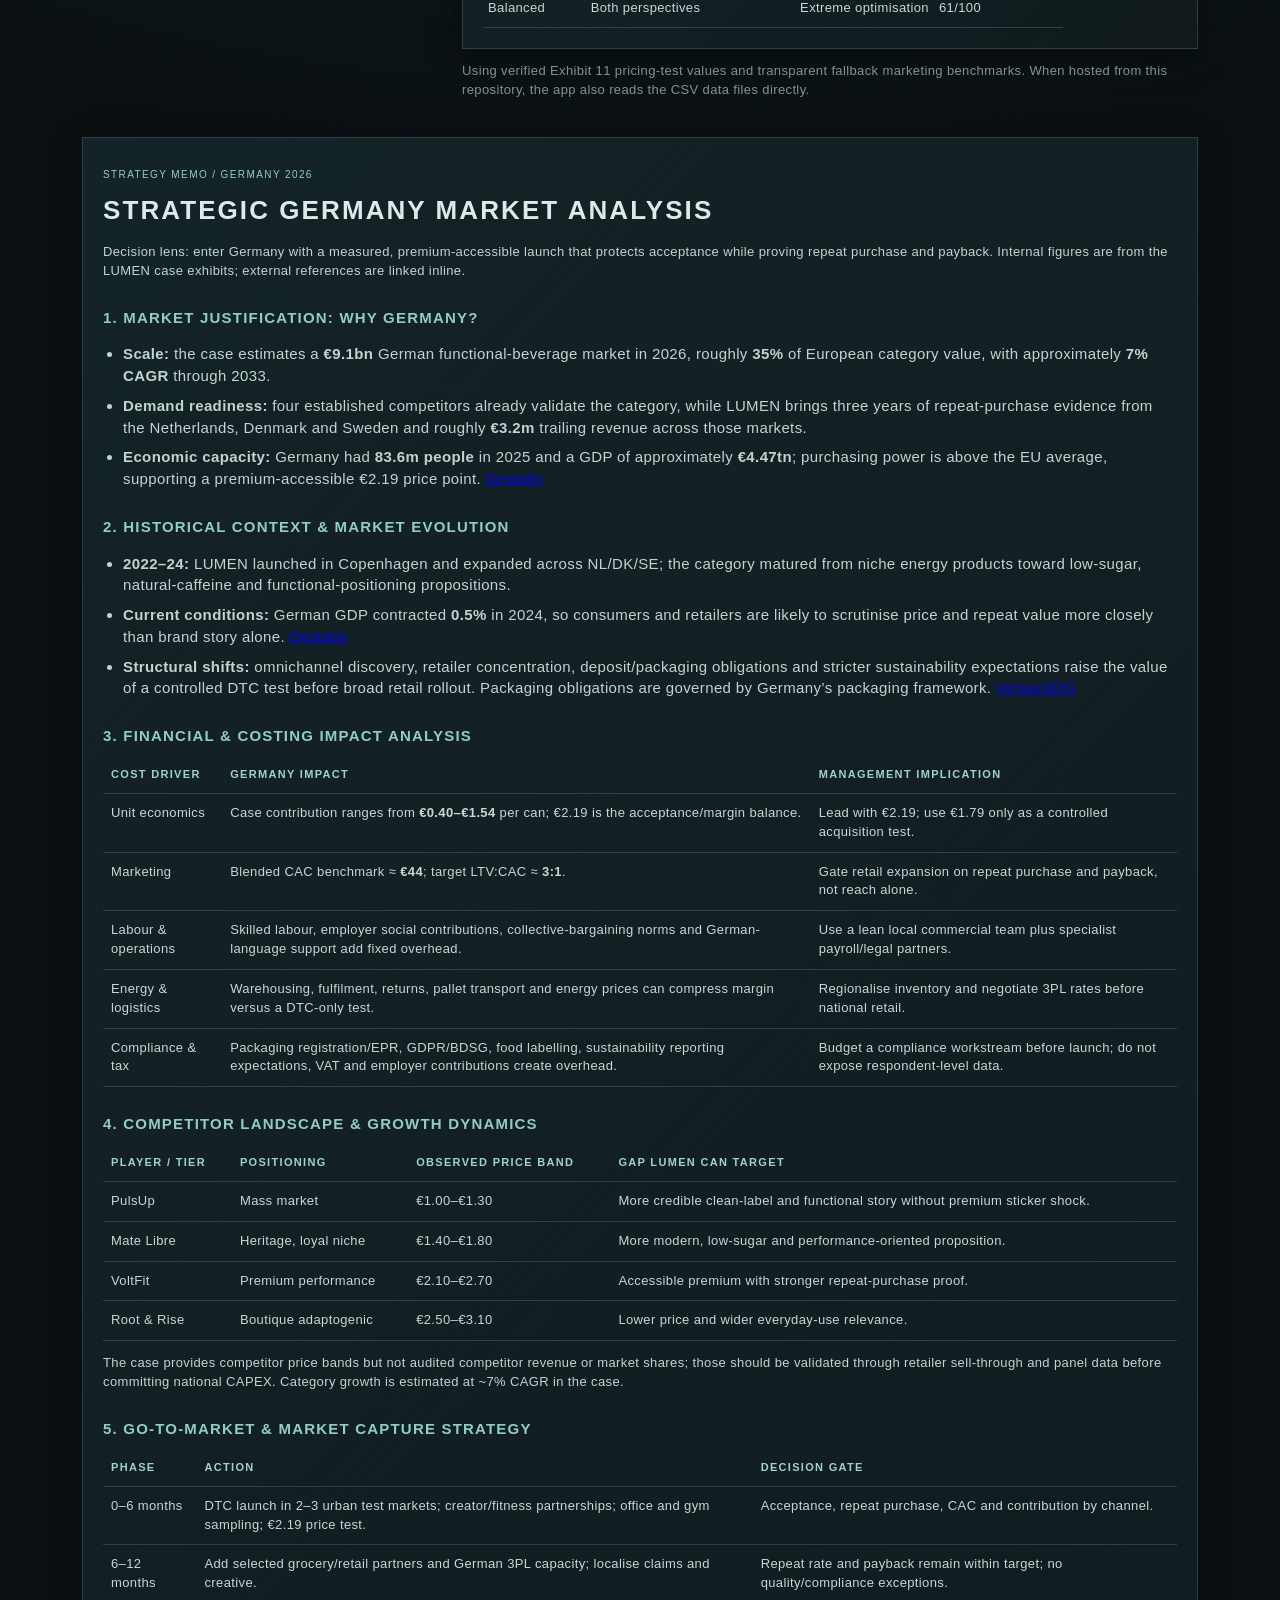
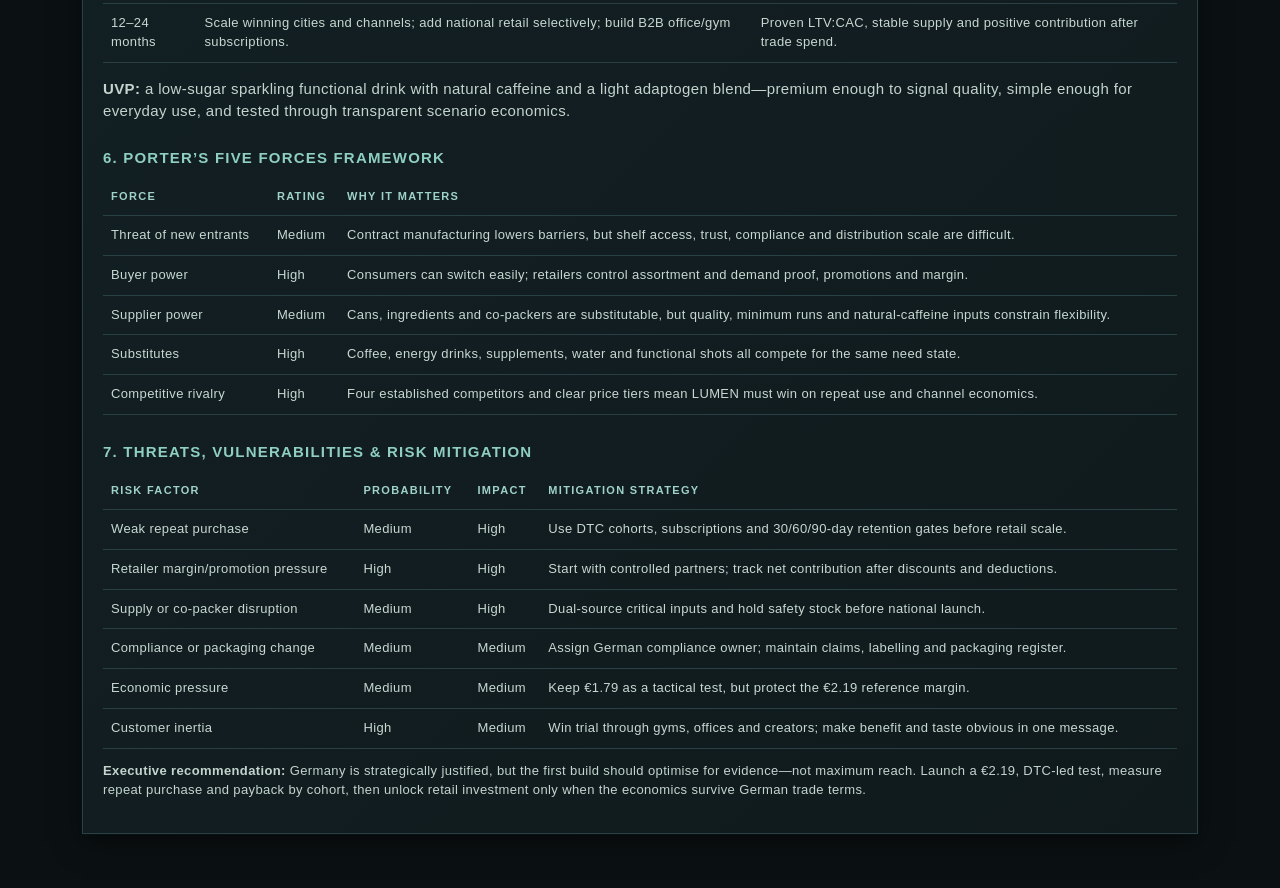
==== commit 8bd77560: "Upgrade graph to market evolution view" ====
--- a/index.html
+++ b/index.html
@@ -124,9 +124,9 @@
         </div>
     <section class="card decision-curve" aria-labelledby="decision-curve-title">
       <p class="analysis-kicker">MONTHLY ECONOMIC TRAJECTORY / LIVE SCENARIO</p>
-      <h2 id="decision-curve-title">Value created over the launch year</h2>
+      <h2 id="decision-curve-title">Market evolution over the launch year</h2>
       <p class="data-note">The curve updates with the scenario inputs above. It includes seasonality, demand ramp-up and channel adoption, so different choices create different trajectories. The x-axis starts at the selected launch month and follows the next 12 months.</p>
-      <p class="data-note" id="curveAssumptions"></p><div class="curve-legend"><span><i class="legend-value"></i>Value created / profit</span></div>
+      <p class="data-note" id="curveAssumptions"></p><div class="curve-legend"><span><i class="legend-value"></i>Active customers / cumulative contribution</span></div>
       <svg id="trajectorySvg" class="trajectory-svg" viewBox="0 0 760 320" role="img" aria-label="Monthly value created curve"></svg>
     </section>
         <div class="grid">
@@ -204,13 +204,14 @@
     }
     document.querySelectorAll('#prices button').forEach(b=>b.addEventListener('click',()=>{price=b.dataset.price;el('priority').value='custom';document.querySelectorAll('#prices button').forEach(x=>x.classList.toggle('active',x===b));calc();}));
     document.querySelectorAll('input,select').forEach(x=>{if(x.id!=='priority' && !['dtc','retail','gym'].includes(x.id)){const markCustom=()=>{el('priority').value='custom';calc();};x.addEventListener('input',markCustom);x.addEventListener('change',markCustom);}});
-    ['dtc','retail','gym'].forEach(id=>el(id).addEventListener('input',()=>{['dtc','retail','gym'].filter(other=>other!==id).forEach(other=>el(other).value=0);el('priority').value='custom';calc();}));
+    let lastMix={dtc:+el('dtc').value,retail:+el('retail').value,gym:+el('gym').value};
+    ['dtc','retail','gym'].forEach(id=>el(id).addEventListener('input',()=>{const others=['dtc','retail','gym'].filter(other=>other!==id);const chosen=Math.max(0,Math.min(100,+el(id).value));const remaining=100-chosen;const previousTotal=others.reduce((sum,other)=>sum+(lastMix[other]||0),0)||1;el(id).value=chosen;others.forEach(other=>el(other).value=Math.round(remaining*(lastMix[other]||0)/previousTotal));let correction=100-(['dtc','retail','gym'].reduce((sum,key)=>sum+(+el(key).value),0));el(others[0]).value=+el(others[0]).value+correction;lastMix={dtc:+el('dtc').value,retail:+el('retail').value,gym:+el('gym').value};el('priority').value='custom';calc();}));
     el('priority').addEventListener('change',applyPriorityDefaults); calc();
     // Optional enhancement: existing repository files can replace the seeded numbers when served from the repo root.
     async function enrich(){ try { const text=await (await fetch('data/price_test_results.csv')).text(); if(!text.includes('price_eur')) throw Error(); el('dataStatus').textContent='Live repository data connected: Exhibit 11 pricing tests loaded. No respondent-level customer data is read or displayed.'; } catch(e){} }
     enrich();
     function renderTrajectoryChart(){
-      const svg=el("trajectorySvg"); if(!svg) return; const p=priceTests[price], {w}=weights(), budget=+el("budget").value, repeats=+el("repeat").value, start=el("month").selectedIndex; const all=[...el("month").options]; const months=all.slice(start).concat(all.slice(0,start)).map(o=>({name:o.textContent.slice(0,3),season:+o.value})); const unit=Object.keys(w).reduce((s,k)=>s+w[k]*p[k],0), cac=Object.keys(w).reduce((s,k)=>s+w[k]*marketing[k].cac,0); const points=months.map((m,i)=>{const progress=i/(months.length-1); const demandRamp=0.62+0.38*progress*(p.acceptance/61.7); const channelRamp=0.82+0.18*progress*(w.DTC*0.8+w.Retail*1.05+w.Gym*1.15); return {value:(budget/cac)*m.season*(p.acceptance/51.7)*repeats*unit/12*demandRamp*channelRamp};}); const max=Math.max(...points.map(x=>x.value),1)*1.18,W=760,H=320,L=52,R=18,T=18,B=42,pw=W-L-R,ph=H-T-B,x=i=>L+i/(points.length-1)*pw,y=v=>T+ph-v/max*ph; const grid=[0,.25,.5,.75,1].map(t=>`<line class="gridline" x1="${L}" x2="${W-R}" y1="${y(max*t)}" y2="${y(max*t)}"/><text x="${L-8}" y="${y(max*t)+4}" text-anchor="end">${euro(max*t)}</text>`).join(""); const line=`<polyline class="value-line" points="${points.map((p,i)=>x(i)+","+y(p.value)).join(" ")}"/>`; const dots=points.map((p,i)=>`<circle class="value-dot" cx="${x(i)}" cy="${y(p.value)}" r="3"/>`).join(""); const labels=months.map((m,i)=>`<text x="${x(i)}" y="${H-16}" text-anchor="middle">${m.name}</text>`).join(""); el("curveAssumptions").textContent=`Price €${price} · ${repeats} cans/customer · launches ${el("month").options[el("month").selectedIndex].text} · mix DTC ${el("dtc").value}% / Retail ${el("retail").value}% / Gym ${el("gym").value}%`; svg.innerHTML=`${grid}<line class="axis" x1="${L}" x2="${L}" y1="${T}" y2="${H-B}"/><line class="axis" x1="${L}" x2="${W-R}" y1="${H-B}" y2="${H-B}"/>${line}${dots}${labels}<text x="${L}" y="12">€ / month</text>`;
+      const svg=el('trajectorySvg'); if(!svg) return; const p=priceTests[price], {w}=weights(), budget=+el('budget').value, repeats=+el('repeat').value, start=el('month').selectedIndex; const all=[...el('month').options]; const months=all.slice(start).concat(all.slice(0,start)).map(o=>({name:o.textContent.slice(0,3),season:+o.value})); const unit=Object.keys(w).reduce((s,k)=>s+w[k]*p[k],0), cac=Object.keys(w).reduce((s,k)=>s+w[k]*marketing[k].cac,0); let cumulative=0, active=0; const base=budget/cac*(p.acceptance/51.7); const points=months.map((m,i)=>{const progress=i/(months.length-1), demandRamp=0.55+0.45*progress*(p.acceptance/61.7), channelRamp=0.82+0.18*progress*(w.DTC*.8+w.Retail*1.05+w.Gym*1.15), newCustomers=base/12*m.season*demandRamp*channelRamp, retention=.92-.42*progress; active+=newCustomers*retention; cumulative+=newCustomers*repeats*unit; return {active,profit:cumulative};}); const maxA=Math.max(...points.map(x=>x.active),1)*1.18,maxP=Math.max(...points.map(x=>x.profit),1)*1.18,W=760,H=320,L=58,R=58,T=22,B=42,pw=W-L-R,ph=H-T-B,x=i=>L+i/(points.length-1)*pw,yA=v=>T+ph-v/maxA*ph,yP=v=>T+ph-v/maxP*ph; const grid=[0,.25,.5,.75,1].map(t=>'<line class="gridline" x1="'+L+'" x2="'+(W-R)+'" y1="'+yA(maxA*t)+'" y2="'+yA(maxA*t)+'"/><text x="'+(L-8)+'" y="'+(yA(maxA*t)+4)+'" text-anchor="end">'+number(maxA*t)+'</text>').join(''); const lineA='<polyline class="value-line" points="'+points.map((q,i)=>x(i)+','+yA(q.active)).join(' ')+'"/>'; const lineP='<polyline class="cost-line" points="'+points.map((q,i)=>x(i)+','+yP(q.profit)).join(' ')+'"/>'; const dots=points.map((q,i)=>'<circle class="value-dot" cx="'+x(i)+'" cy="'+yA(q.active)+'" r="3"/><circle class="cost-dot" cx="'+x(i)+'" cy="'+yP(q.profit)+'" r="3"/>').join(''); const labels=months.map((m,i)=>'<text x="'+x(i)+'" y="'+(H-16)+'" text-anchor="middle">'+m.name+'</text>').join(''); el('curveAssumptions').textContent='Price €'+price+' · '+repeats+' cans/customer · launches '+el('month').options[el('month').selectedIndex].text+' · mix DTC '+el('dtc').value+'% / Retail '+el('retail').value+'% / Gym '+el('gym').value+'%'; svg.innerHTML=grid+'<line class="axis" x1="'+L+'" x2="'+L+'" y1="'+T+'" y2="'+(H-B)+'"/><line class="axis" x1="'+(W-R)+'" x2="'+(W-R)+'" y1="'+T+'" y2="'+(H-B)+'"/><line class="axis" x1="'+L+'" x2="'+(W-R)+'" y1="'+(H-B)+'" y2="'+(H-B)+'"/>'+lineA+lineP+dots+labels+'<text x="'+L+'" y="14">Active customers</text><text x="'+(W-R)+'" y="14" text-anchor="end">Cumulative contribution</text>';
     }
     renderTrajectoryChart();</script>
 </body>
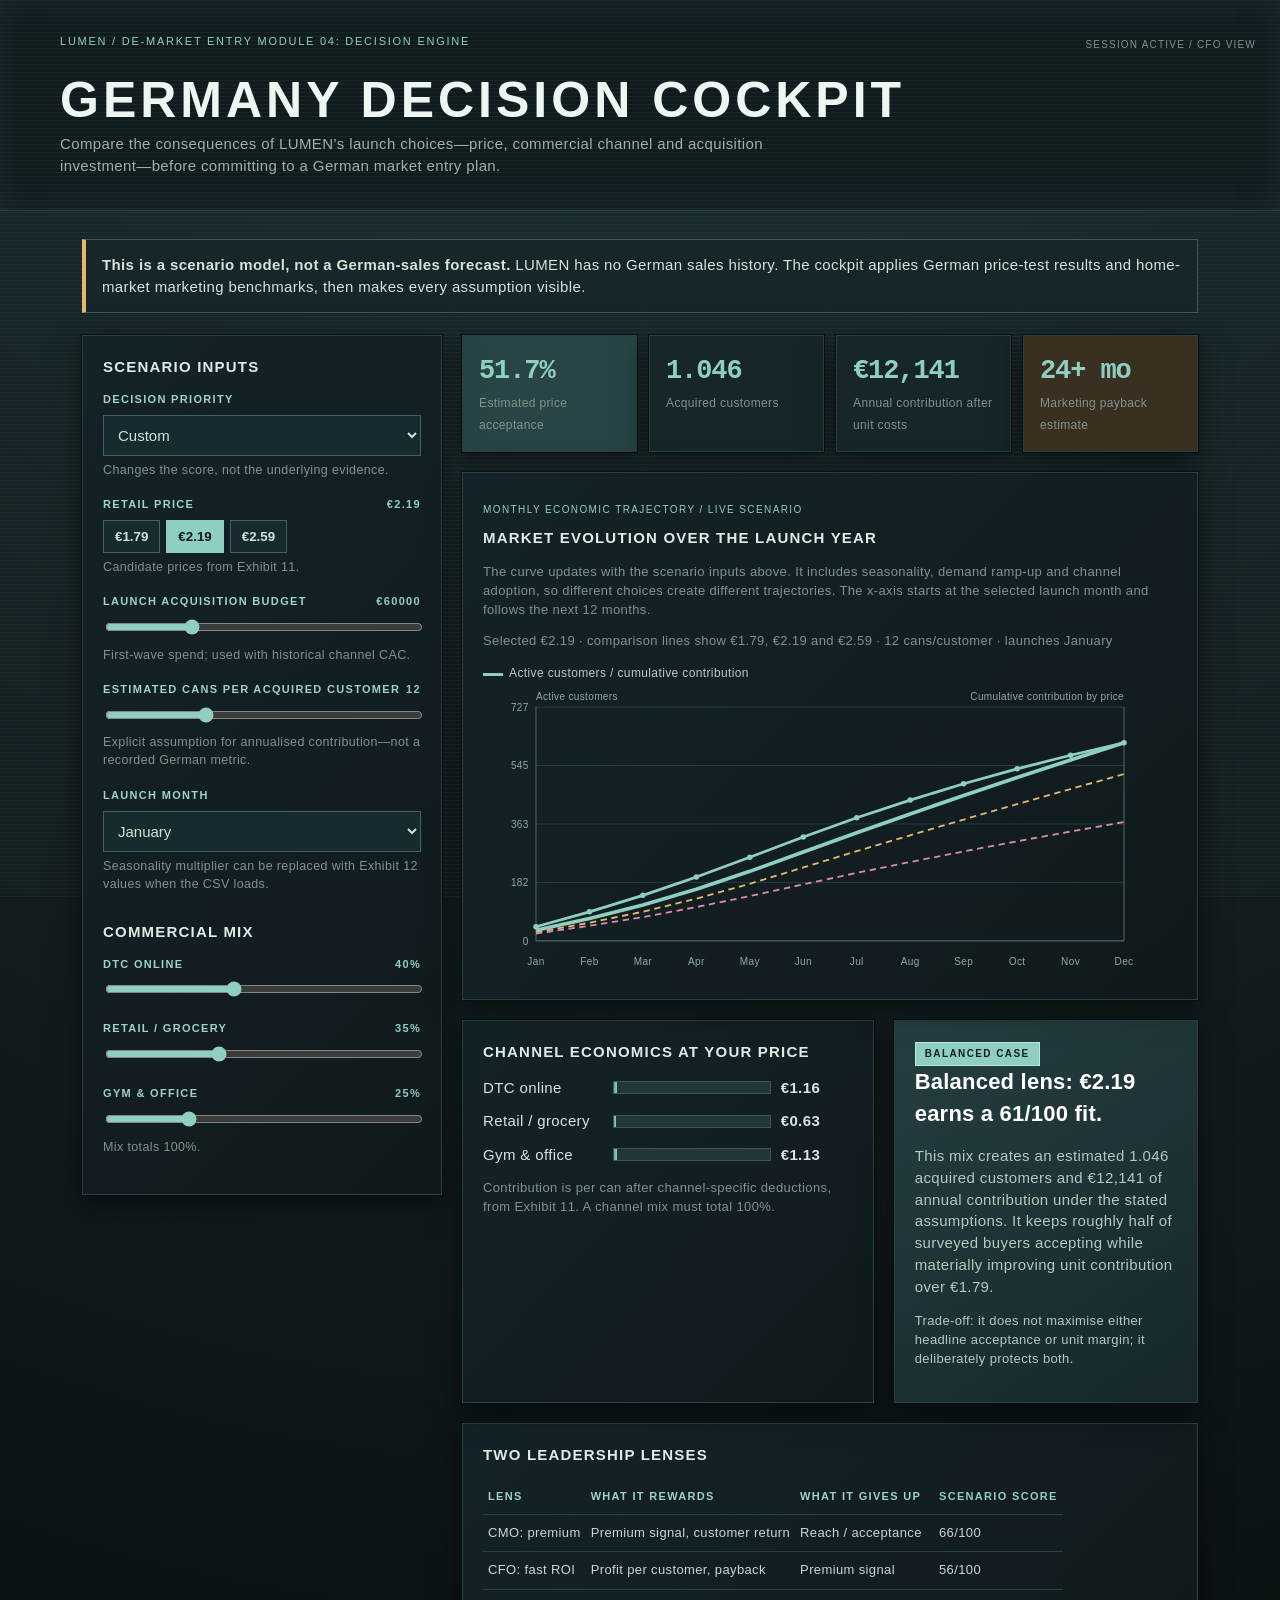
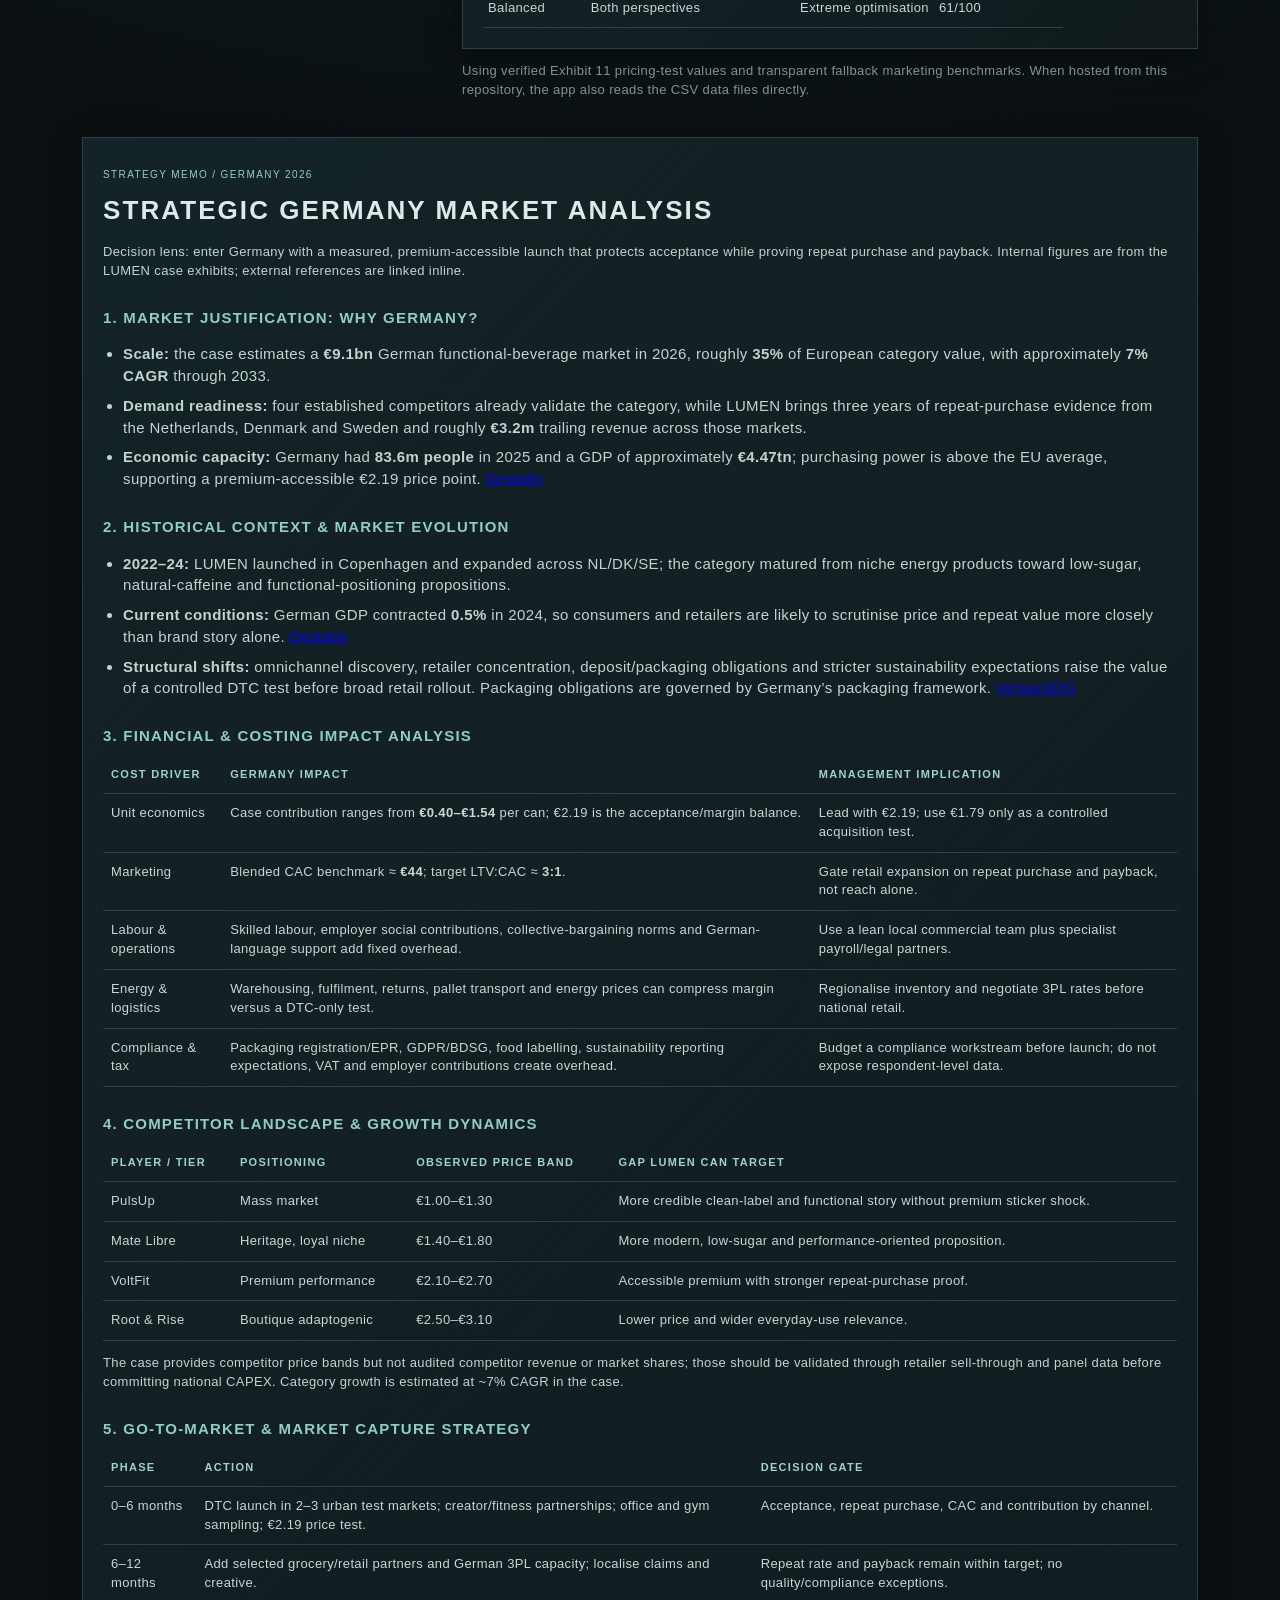
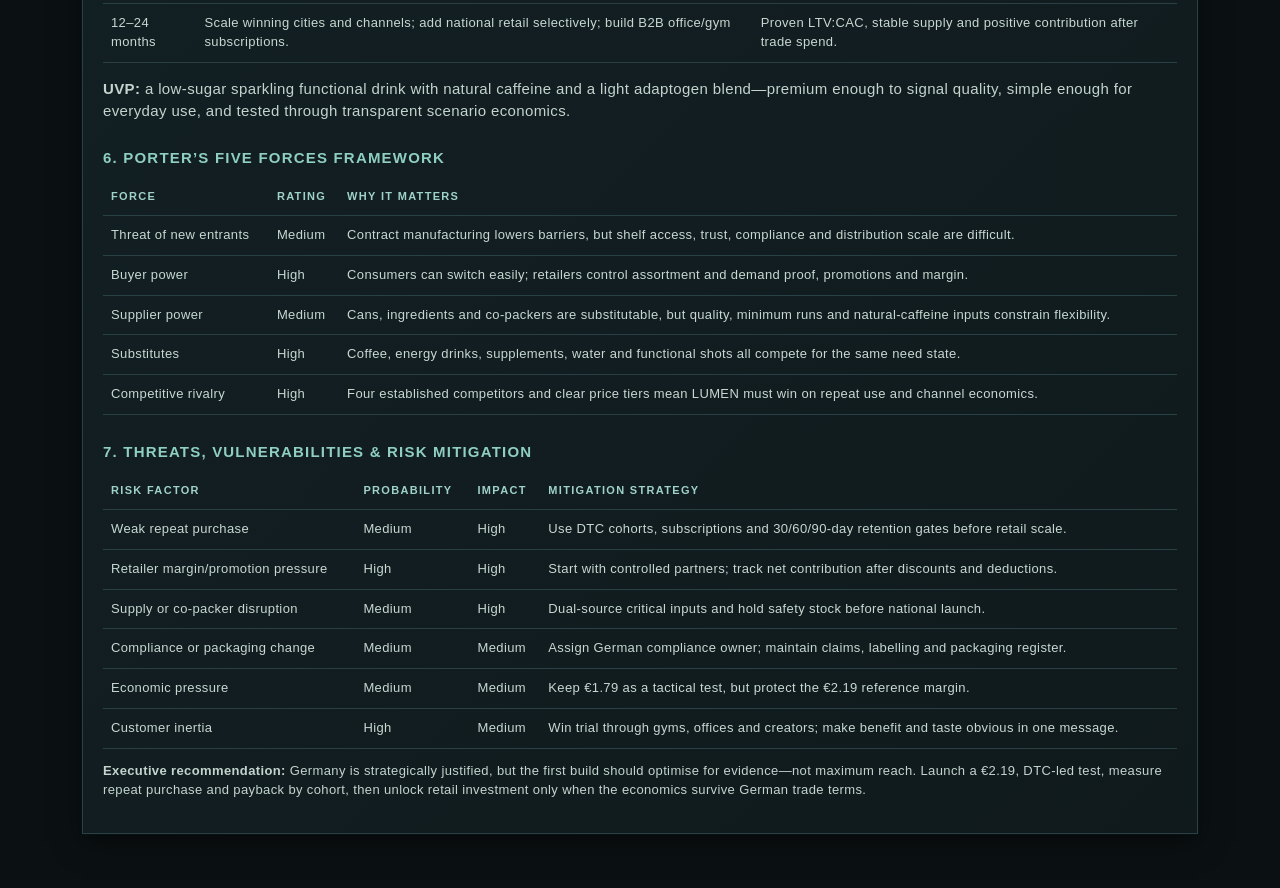
==== commit 75ab880a: "Add price scenario comparison curves" ====
--- a/index.html
+++ b/index.html
@@ -211,7 +211,7 @@
     async function enrich(){ try { const text=await (await fetch('data/price_test_results.csv')).text(); if(!text.includes('price_eur')) throw Error(); el('dataStatus').textContent='Live repository data connected: Exhibit 11 pricing tests loaded. No respondent-level customer data is read or displayed.'; } catch(e){} }
     enrich();
     function renderTrajectoryChart(){
-      const svg=el('trajectorySvg'); if(!svg) return; const p=priceTests[price], {w}=weights(), budget=+el('budget').value, repeats=+el('repeat').value, start=el('month').selectedIndex; const all=[...el('month').options]; const months=all.slice(start).concat(all.slice(0,start)).map(o=>({name:o.textContent.slice(0,3),season:+o.value})); const unit=Object.keys(w).reduce((s,k)=>s+w[k]*p[k],0), cac=Object.keys(w).reduce((s,k)=>s+w[k]*marketing[k].cac,0); let cumulative=0, active=0; const base=budget/cac*(p.acceptance/51.7); const points=months.map((m,i)=>{const progress=i/(months.length-1), demandRamp=0.55+0.45*progress*(p.acceptance/61.7), channelRamp=0.82+0.18*progress*(w.DTC*.8+w.Retail*1.05+w.Gym*1.15), newCustomers=base/12*m.season*demandRamp*channelRamp, retention=.92-.42*progress; active+=newCustomers*retention; cumulative+=newCustomers*repeats*unit; return {active,profit:cumulative};}); const maxA=Math.max(...points.map(x=>x.active),1)*1.18,maxP=Math.max(...points.map(x=>x.profit),1)*1.18,W=760,H=320,L=58,R=58,T=22,B=42,pw=W-L-R,ph=H-T-B,x=i=>L+i/(points.length-1)*pw,yA=v=>T+ph-v/maxA*ph,yP=v=>T+ph-v/maxP*ph; const grid=[0,.25,.5,.75,1].map(t=>'<line class="gridline" x1="'+L+'" x2="'+(W-R)+'" y1="'+yA(maxA*t)+'" y2="'+yA(maxA*t)+'"/><text x="'+(L-8)+'" y="'+(yA(maxA*t)+4)+'" text-anchor="end">'+number(maxA*t)+'</text>').join(''); const lineA='<polyline class="value-line" points="'+points.map((q,i)=>x(i)+','+yA(q.active)).join(' ')+'"/>'; const lineP='<polyline class="cost-line" points="'+points.map((q,i)=>x(i)+','+yP(q.profit)).join(' ')+'"/>'; const dots=points.map((q,i)=>'<circle class="value-dot" cx="'+x(i)+'" cy="'+yA(q.active)+'" r="3"/><circle class="cost-dot" cx="'+x(i)+'" cy="'+yP(q.profit)+'" r="3"/>').join(''); const labels=months.map((m,i)=>'<text x="'+x(i)+'" y="'+(H-16)+'" text-anchor="middle">'+m.name+'</text>').join(''); el('curveAssumptions').textContent='Price €'+price+' · '+repeats+' cans/customer · launches '+el('month').options[el('month').selectedIndex].text+' · mix DTC '+el('dtc').value+'% / Retail '+el('retail').value+'% / Gym '+el('gym').value+'%'; svg.innerHTML=grid+'<line class="axis" x1="'+L+'" x2="'+L+'" y1="'+T+'" y2="'+(H-B)+'"/><line class="axis" x1="'+(W-R)+'" x2="'+(W-R)+'" y1="'+T+'" y2="'+(H-B)+'"/><line class="axis" x1="'+L+'" x2="'+(W-R)+'" y1="'+(H-B)+'" y2="'+(H-B)+'"/>'+lineA+lineP+dots+labels+'<text x="'+L+'" y="14">Active customers</text><text x="'+(W-R)+'" y="14" text-anchor="end">Cumulative contribution</text>';
+      const svg=el('trajectorySvg'); if(!svg) return; const current=priceTests[price], {w}=weights(), budget=+el('budget').value, repeats=+el('repeat').value, start=el('month').selectedIndex; const all=[...el('month').options]; const months=all.slice(start).concat(all.slice(0,start)).map(o=>({name:o.textContent.slice(0,3),season:+o.value})); const cac=Object.keys(w).reduce((s,k)=>s+w[k]*marketing[k].cac,0), channelFactor=.82+.18*(w.DTC*.8+w.Retail*1.05+w.Gym*1.15); let active=0; const activePoints=months.map((m,i)=>{const progress=i/(months.length-1),newCustomers=(budget/cac)*(current.acceptance/51.7)/12*m.season*(.55+.45*progress*(current.acceptance/61.7))*channelFactor; active+=newCustomers*(.92-.42*progress); return active;}); const scenarios=['1.79','2.19','2.59'].map(key=>{let cumulative=0; const test=priceTests[key],unit=Object.keys(w).reduce((s,k)=>s+w[k]*test[k],0); return {key,points:months.map((m,i)=>{const progress=i/(months.length-1),newCustomers=(budget/cac)*(test.acceptance/51.7)/12*m.season*(.55+.45*progress*(test.acceptance/61.7))*channelFactor; cumulative+=newCustomers*repeats*unit; return cumulative;})};}); const maxA=Math.max(...activePoints,1)*1.18,maxP=Math.max(...scenarios.flatMap(s=>s.points),1)*1.18,W=760,H=320,L=58,R=58,T=22,B=42,pw=W-L-R,ph=H-T-B,x=i=>L+i/(months.length-1)*pw,yA=v=>T+ph-v/maxA*ph,yP=v=>T+ph-v/maxP*ph; const grid=[0,.25,.5,.75,1].map(t=>'<line class="gridline" x1="'+L+'" x2="'+(W-R)+'" y1="'+yA(maxA*t)+'" y2="'+yA(maxA*t)+'"/><text x="'+(L-8)+'" y="'+(yA(maxA*t)+4)+'" text-anchor="end">'+number(maxA*t)+'</text>').join(''); const colors={'1.79':'#e7b86b','2.19':'#8fcfc2','2.59':'#d98aa6'}; const lines=scenarios.map(s=>'<polyline fill="none" stroke="'+colors[s.key]+'" stroke-width="'+(s.key===price?4:2)+'" '+(s.key===price?'':'stroke-dasharray="7 5" ')+'points="'+s.points.map((v,i)=>x(i)+','+yP(v)).join(' ')+'"/>').join(''); const activeLine='<polyline class="value-line" points="'+activePoints.map((v,i)=>x(i)+','+yA(v)).join(' ')+'"/>'; const dots=activePoints.map((v,i)=>'<circle class="value-dot" cx="'+x(i)+'" cy="'+yA(v)+'" r="3"/>').join(''); const labels=months.map((m,i)=>'<text x="'+x(i)+'" y="'+(H-16)+'" text-anchor="middle">'+m.name+'</text>').join(''); el('curveAssumptions').textContent='Selected €'+price+' · comparison lines show €1.79, €2.19 and €2.59 · '+repeats+' cans/customer · launches '+el('month').options[el('month').selectedIndex].text; svg.innerHTML=grid+'<line class="axis" x1="'+L+'" x2="'+L+'" y1="'+T+'" y2="'+(H-B)+'"/><line class="axis" x1="'+(W-R)+'" x2="'+(W-R)+'" y1="'+T+'" y2="'+(H-B)+'"/><line class="axis" x1="'+L+'" x2="'+(W-R)+'" y1="'+(H-B)+'" y2="'+(H-B)+'"/>'+activeLine+lines+dots+labels+'<text x="'+L+'" y="14">Active customers</text><text x="'+(W-R)+'" y="14" text-anchor="end">Cumulative contribution by price</text>';
     }
     renderTrajectoryChart();</script>
 </body>
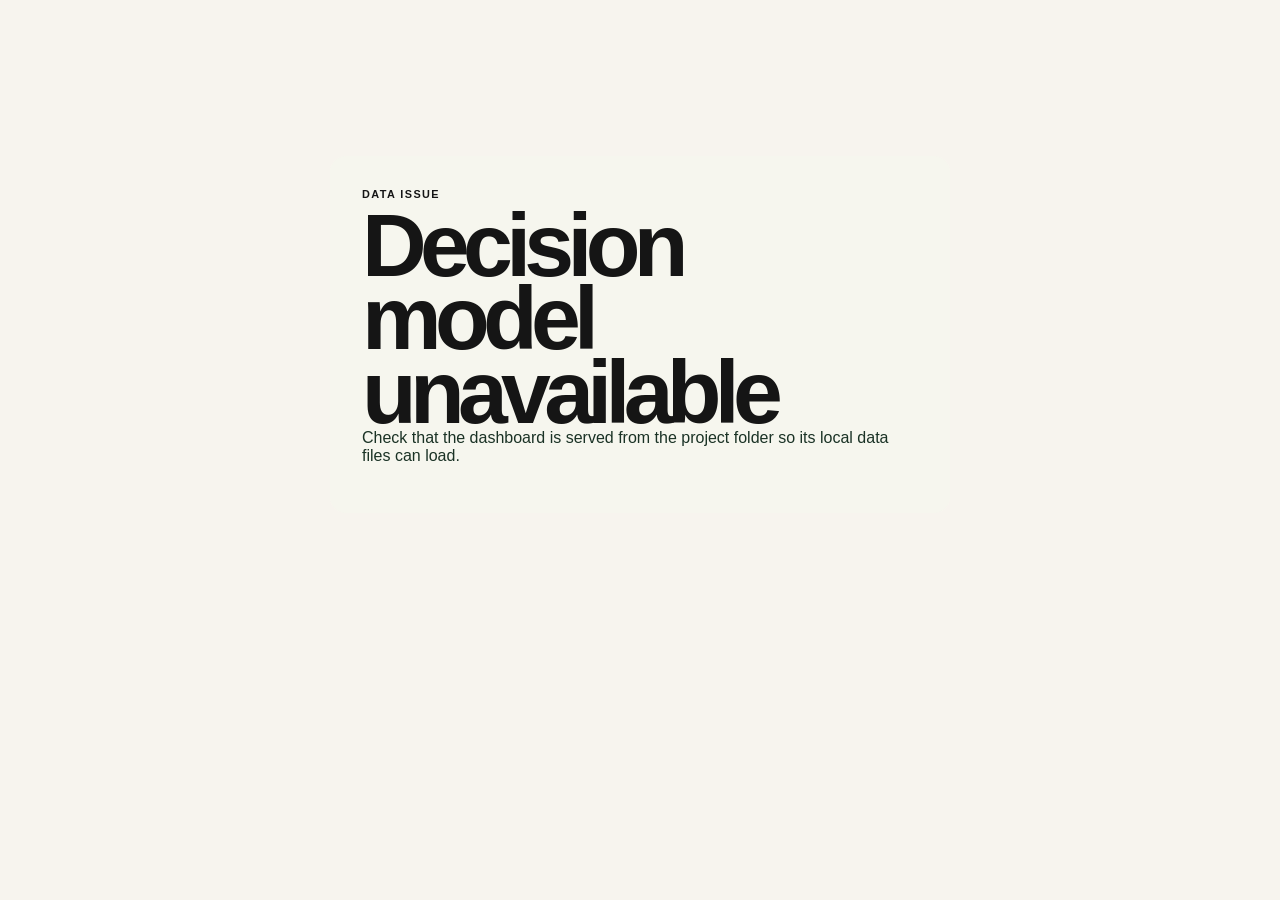
==== commit 14e5ae6c: "Merge aa9baf0b1444f098140e5d9068293860e322b67f into 7177be904213b8989a457815b80f8433c01cf489" ====
--- a/index.html
+++ b/index.html
@@ -1,218 +1,16 @@
 <!doctype html>
 <html lang="en">
-<head>
-  <meta charset="utf-8" />
-  <meta name="viewport" content="width=device-width,initial-scale=1" />
-  <title>LUMEN | Germany Decision Cockpit</title>
-  <style>
-    :root { --ink:#102218; --muted:#617064; --paper:#f5f5ee; --card:#fff; --lime:#d8f56a; --green:#17724c; --orange:#fa9562; --line:#dce2d9; }
-    * { box-sizing:border-box; } body { margin:0; color:var(--ink); background:var(--paper); font:15px/1.45 Helvetica, "Helvetica Neue", Arial, sans-serif; }
-    header { background:var(--ink); color:#fff; padding:46px max(22px,calc((100vw - 1160px)/2)); } header p { max-width:720px; color:#cfdbd1; margin:8px 0 0; } h1 { font-size:clamp(30px,5vw,52px); line-height:1; margin:0; letter-spacing:-.045em; } h2 { font-size:20px; margin:0 0 14px; letter-spacing:-.025em; } main { max-width:1160px; margin:0 auto; padding:28px 22px 54px; }.notice { margin-bottom:22px; padding:14px 16px; border-left:4px solid var(--orange); background:#fff4ed; }
-    .layout { display:grid; grid-template-columns:360px 1fr; gap:20px; }.card { background:var(--card); border:1px solid var(--line); border-radius:14px; padding:20px; box-shadow:0 4px 18px #173a2009; }.controls { position:sticky; top:16px; align-self:start; }.field { margin:0 0 18px; }.field label { display:flex; justify-content:space-between; font-weight:650; margin-bottom:7px; }.field small { display:block; color:var(--muted); margin-top:5px; }.value { color:var(--green); }.seg { display:flex; gap:6px; flex-wrap:wrap; }.seg button { cursor:pointer; border:1px solid var(--line); border-radius:99px; padding:8px 11px; color:var(--ink); background:#fff; font-weight:600; }.seg button.active { background:var(--lime); border-color:#9db642; } input[type=range] { width:100%; accent-color:var(--green); } select { width:100%; padding:10px; font:inherit; border:1px solid var(--line); border-radius:8px; background:#fff; }
-    .metrics { display:grid; grid-template-columns:repeat(4,1fr); gap:12px; }.metric { padding:16px; border-radius:12px; background:#eef4ec; }.metric strong { display:block; font-size:26px; letter-spacing:-.04em; }.metric span { font-size:12px; color:var(--muted); }.metric.accent { background:var(--lime); }.metric.warn { background:#fff0e8; }.grid { display:grid; grid-template-columns:1.15fr .85fr; gap:20px; margin-top:20px; }.bar-row { display:grid; grid-template-columns:120px 1fr 72px; gap:10px; align-items:center; margin:12px 0; }.bar { height:13px; background:#e7ede5; overflow:hidden; border-radius:99px; }.fill { height:100%; background:var(--green); border-radius:99px; }.decision { padding:20px; background:var(--ink); color:#fff; border-radius:14px; }.decision .tag { display:inline-block; padding:4px 9px; border-radius:99px; background:var(--lime); color:var(--ink); font-size:12px; font-weight:700; }.decision p { color:#d1dfd4; }.data-note { color:var(--muted); font-size:13px; } table { width:100%; border-collapse:collapse; font-size:13px; } th,td { padding:9px 5px; text-align:left; border-bottom:1px solid var(--line); } th { color:var(--muted); font-weight:600; } .hidden { display:none; }
-    @media(max-width:800px) { .layout,.grid { grid-template-columns:1fr; }.controls { position:static; }.metrics { grid-template-columns:repeat(2,1fr); } }
-  
-    /* Lumon-inspired visual system: sterile, retro-corporate, quietly uncanny */
-    :root { --ink:#d9e3df; --muted:#82918d; --paper:#0b1113; --card:#111c1f; --lime:#b9d9ca; --green:#8fcfc2; --orange:#e7b86b; --line:#294044; --cyan:#8fcfc2; }
-    * { border-radius:0 !important; }
-    body { font-family:Helvetica, "Helvetica Neue", Arial, sans-serif !important; color:var(--ink); background:radial-gradient(circle at 50% -10%, #203538 0, #0b1113 48%); font-family:"Courier New", ui-monospace, monospace; letter-spacing:.025em; }
-    body:before { content:""; position:fixed; inset:0; pointer-events:none; opacity:.11; background:repeating-linear-gradient(0deg, transparent 0 3px, #9fd4c8 4px); mix-blend-mode:screen; }
-    header { background:#101b1e; border-bottom:1px solid var(--line); box-shadow:0 0 32px #79cabe16 inset; padding:34px max(22px,calc((100vw - 1160px)/2)); }
-    header:before { content:"LUMEN / DE-MARKET ENTRY   MODULE 04: DECISION ENGINE"; display:block; color:var(--cyan); font-size:11px; letter-spacing:.16em; margin-bottom:25px; }
-    header:after { content:"SESSION ACTIVE   /   CFO VIEW"; display:block; position:absolute; right:24px; top:38px; color:var(--muted); font-size:10px; letter-spacing:.12em; }
-    h1 { color:#edf6f0; font-family:Helvetica, "Helvetica Neue", Arial, sans-serif; text-transform:uppercase; letter-spacing:.08em; font-size:clamp(28px,5vw,50px); }
-    header p { color:#9dafaa; max-width:760px; }
-    main { position:relative; }
-    .notice { background:#172629; border:1px solid #3b5b5b; border-left:4px solid var(--orange); color:#d6e2dc; }
-    .card, .metric, .decision { border:1px solid var(--line); box-shadow:0 0 0 1px #081012, 0 8px 26px #0008; }
-    .card { background:linear-gradient(135deg,#142327,#101a1d); }
-    .controls h2, .card h2 { color:#dcebe5; font-family:Helvetica, "Helvetica Neue", Arial, sans-serif; text-transform:uppercase; letter-spacing:.08em; font-size:15px; }
-    .field label, th { color:#9fd2c8; text-transform:uppercase; font-size:11px; letter-spacing:.12em; }
-    .field small, .data-note, .metric span { color:#81938e; }
-    .value, .metric strong { color:var(--cyan); }
-    .seg button, select { color:#cfe1db; background:#172a2e; border:1px solid #426166; font-family:inherit; }
-    .seg button.active { color:#0d191a; background:var(--cyan); border-color:var(--cyan); }
-    input[type=range] { accent-color:var(--cyan); }
-    .metric { background:#162629; }
-    .metric.accent { background:#284444; }
-    .metric.warn { background:#3a3022; }
-    .metric strong { font-family:"Courier New",monospace; font-size:27px; }
-    .bar { background:#23373a; border:1px solid #3b5558; }
-    .fill { background:linear-gradient(90deg,#5eaaa2,var(--cyan)); }
-    .decision { background:linear-gradient(145deg,#253f40,#17272a); }
-    .decision .tag { color:#10201f; background:var(--cyan); border:1px solid #bce9dc; padding:4px 9px; font-size:10px; letter-spacing:.14em; text-transform:uppercase; }
-    .decision h2 { font-family:Helvetica, "Helvetica Neue", Arial, sans-serif; font-size:22px; letter-spacing:.01em; }
-    .decision p { color:#b3c9c1; }
-    table { color:#c7d8d1; }
-    th, td { border-bottom:1px solid #294044; }
-    @media(max-width:800px) { header:after { display:none; } }
-
-    /* Responsive cockpit layout */
-    html { overflow-x:hidden; }
-    .layout { grid-template-columns:minmax(260px,360px) minmax(0,1fr); }
-    .layout > section:not(.decision-curve) { grid-column:2; grid-row:2; min-width:0; }
-    .metrics { grid-template-columns:repeat(auto-fit,minmax(150px,1fr)); }
-    .grid { grid-template-columns:minmax(0,1.15fr) minmax(280px,.85fr); }
-    table { display:block; overflow-x:auto; white-space:nowrap; }
-    @media (max-width: 1600px) and (min-width: 901px) { .decision-curve { grid-column:1; grid-row:2; } .layout > section:not(.decision-curve) { grid-column:2; grid-row:1 / span 2; } }
-    @media (max-width: 900px) { .decision-curve { grid-column:1; grid-row:auto; } .layout > section:not(.decision-curve) { grid-column:1; grid-row:auto; } header { padding:30px 20px; } header:after { position:static; margin-top:18px; } main { padding:22px 16px 40px; } .layout { grid-template-columns:1fr; } .controls { position:static; } .grid { grid-template-columns:1fr; } }
-    @media (max-width: 560px) { body { font-size:14px; } header { padding:24px 16px; } header:before { font-size:9px; letter-spacing:.09em; } h1 { font-size:clamp(25px,9vw,38px); line-height:1.05; } header p { font-size:13px; } main { padding:16px 10px 28px; } .card, .decision { padding:15px; } .metrics { grid-template-columns:repeat(2,minmax(0,1fr)); gap:8px; } .metric { padding:12px 10px; } .metric strong { font-size:21px; } .metric span { font-size:10px; } .seg { display:grid; grid-template-columns:repeat(3,1fr); } .seg button { padding:9px 4px; font-size:12px; } .bar-row { grid-template-columns:92px minmax(60px,1fr) 56px; gap:6px; font-size:12px; } .decision h2 { font-size:19px; } .notice { font-size:13px; } }
-
-    .score-help { position:relative; cursor:help; color:var(--cyan); }
-    .score-help:after { content:attr(data-tooltip); position:absolute; z-index:10; left:0; top:calc(100% + 8px); width:min(320px,70vw); padding:12px 14px; background:#15272a; border:1px solid var(--cyan); color:#d9e8e2; white-space:normal; line-height:1.45; font-size:12px; font-weight:400; letter-spacing:0; text-transform:none; box-shadow:0 8px 22px #000b; opacity:0; pointer-events:none; transform:translateY(-4px); transition:opacity .15s ease, transform .15s ease; }
-    .score-help:hover:after, .score-help:focus:after { opacity:1; transform:translateY(0); }
-
-    .strategic-analysis { margin-top:24px; }
-    .strategic-analysis h2 { font-size:26px; margin-bottom:8px; }
-    .strategic-analysis h3 { margin:26px 0 10px; color:var(--cyan); font-size:15px; text-transform:uppercase; letter-spacing:.08em; }
-    .strategic-analysis p, .strategic-analysis li { color:#c3d4cd; }
-    .strategic-analysis ul { padding-left:20px; }
-    .strategic-analysis li { margin:8px 0; }
-    .analysis-kicker { color:var(--cyan) !important; font-size:10px; letter-spacing:.14em; }
-    .strategic-analysis table { display:table; white-space:normal; }
-    .strategic-analysis th, .strategic-analysis td { vertical-align:top; padding:10px 8px; }
-    @media(max-width:560px) { .strategic-analysis table { display:block; overflow-x:auto; white-space:nowrap; } .strategic-analysis h2 { font-size:21px; } }
-
-    .decision-graph { margin:24px 0; }
-    .decision-chart { display:grid; grid-template-columns:repeat(3,1fr); gap:14px; align-items:end; margin-top:18px; }
-    .decision-column { min-width:0; padding:14px; border:1px solid var(--line); background:#101d20; }
-    .decision-column h3 { color:var(--cyan); font-size:13px; margin:0 0 12px; text-transform:uppercase; letter-spacing:.08em; }
-    .decision-column .score-track { height:150px; display:flex; align-items:flex-end; border-bottom:1px solid #48676a; background:repeating-linear-gradient(to top,transparent 0 29px,#294044 30px); }
-    .decision-column .score-bar { width:52%; margin:0 auto; background:linear-gradient(180deg,var(--cyan),#477f7e); min-height:8px; position:relative; }
-    .decision-column .score-bar strong { position:absolute; top:-24px; left:50%; transform:translateX(-50%); color:#e4f4ed; font-size:18px; }
-    .decision-stats { display:grid; gap:5px; margin-top:12px; color:#b9cbc4; font-size:12px; }
-    .decision-stats b { color:#edf6f0; }
-    @media(max-width:560px) { .decision-chart { grid-template-columns:1fr; } .decision-column .score-track { height:110px; } }
-
-    .decision-curve { margin-top:20px; min-height:320px; position:relative; z-index:1; overflow:visible; }
-    .curve-legend { display:flex; gap:20px; flex-wrap:wrap; color:#b9cbc4; font-size:12px; margin:14px 0 4px; }
-    .curve-legend i { display:inline-block; width:20px; height:3px; margin-right:6px; vertical-align:middle; }
-    .legend-value { background:var(--cyan); }.legend-cost { background:var(--orange); }
-    .trajectory-svg { display:block; width:100%; height:auto; min-height:220px; overflow:visible; }
-    .trajectory-svg text { fill:#91aaa3; font:11px Helvetica,Arial,sans-serif; }
-    .trajectory-svg .gridline { stroke:#294044; stroke-width:1; }.trajectory-svg .axis { stroke:#567276; stroke-width:1; }
-    .trajectory-svg .value-line { fill:none; stroke:var(--cyan); stroke-width:3; }.trajectory-svg .cost-line { fill:none; stroke:var(--orange); stroke-width:2; stroke-dasharray:6 5; }
-    .trajectory-svg .value-dot { fill:var(--cyan); }.trajectory-svg .cost-dot { fill:var(--orange); }
-</style>
-</head>
-<body>
-  <header><h1>Germany Decision Cockpit</h1><p>Compare the consequences of LUMEN’s launch choices—price, commercial channel and acquisition investment—before committing to a German market entry plan.</p></header>
-  <main>
-    <div class="notice"><strong>This is a scenario model, not a German-sales forecast.</strong> LUMEN has no German sales history. The cockpit applies German price-test results and home-market marketing benchmarks, then makes every assumption visible.</div>
-
-<div class="layout">
-      <aside class="card controls">
-        <h2>Scenario inputs</h2>
-        <div class="field"><label for="priority">Decision priority</label><select id="priority"><option value="custom">Custom</option><option value="balanced">Balanced recommendation</option><option value="premium">CMO: premium positioning</option><option value="roi">CFO: fast payback</option></select><small>Changes the score, not the underlying evidence.</small></div>
-        <div class="field"><label>Retail price <span class="value" id="priceLabel">€2.19</span></label><div class="seg" id="prices"><button data-price="1.79">€1.79</button><button class="active" data-price="2.19">€2.19</button><button data-price="2.59">€2.59</button></div><small>Candidate prices from Exhibit 11.</small></div>
-        <div class="field"><label for="budget">Launch acquisition budget <span class="value" id="budgetLabel">€60k</span></label><input id="budget" type="range" min="10000" max="200000" step="5000" value="60000"><small>First-wave spend; used with historical channel CAC.</small></div>
-        <div class="field"><label for="repeat">Estimated cans per acquired customer <span class="value" id="repeatLabel">12</span></label><input id="repeat" type="range" min="4" max="30" step="1" value="12"><small>Explicit assumption for annualised contribution—not a recorded German metric.</small></div>
-        <div class="field"><label for="month">Launch month</label><select id="month"><option value="0.85">January</option><option value="0.88">February</option><option value="0.96">March</option><option value="1.06">April</option><option value="1.14">May</option><option value="1.18">June</option><option value="1.12">July</option><option value="1.04">August</option><option value="0.98">September</option><option value="0.92">October</option><option value="0.86">November</option><option value="0.82">December</option></select><small>Seasonality multiplier can be replaced with Exhibit 12 values when the CSV loads.</small></div>
-        <h2 style="margin-top:28px">Commercial mix</h2>
-        <div class="field"><label for="dtc">DTC online <span class="value" id="dtcLabel">40%</span></label><input id="dtc" type="range" min="0" max="100" value="40"></div>
-        <div class="field"><label for="retail">Retail / grocery <span class="value" id="retailLabel">35%</span></label><input id="retail" type="range" min="0" max="100" value="35"></div>
-        <div class="field"><label for="gym">Gym &amp; office <span class="value" id="gymLabel">25%</span></label><input id="gym" type="range" min="0" max="100" value="25"><small id="mixWarning"></small></div>
-      </aside>
-      
-
-      <section>
-        <div class="metrics">
-          <div class="metric accent"><strong id="acceptance">51.7%</strong><span>Estimated price acceptance</span></div>
-          <div class="metric"><strong id="customers">1,420</strong><span>Acquired customers</span></div>
-          <div class="metric"><strong id="contribution">€15.8k</strong><span>Annual contribution after unit costs</span></div>
-          <div class="metric warn"><strong id="payback">4.4 mo</strong><span>Marketing payback estimate</span></div>
-        </div>
-    <section class="card decision-curve" aria-labelledby="decision-curve-title">
-      <p class="analysis-kicker">MONTHLY ECONOMIC TRAJECTORY / LIVE SCENARIO</p>
-      <h2 id="decision-curve-title">Market evolution over the launch year</h2>
-      <p class="data-note">The curve updates with the scenario inputs above. It includes seasonality, demand ramp-up and channel adoption, so different choices create different trajectories. The x-axis starts at the selected launch month and follows the next 12 months.</p>
-      <p class="data-note" id="curveAssumptions"></p><div class="curve-legend"><span><i class="legend-value"></i>Active customers / cumulative contribution</span></div>
-      <svg id="trajectorySvg" class="trajectory-svg" viewBox="0 0 760 320" role="img" aria-label="Monthly value created curve"></svg>
-    </section>
-        <div class="grid">
-          <div class="card"><h2>Channel economics at your price</h2><div id="bars"></div><p class="data-note">Contribution is per can after channel-specific deductions, from Exhibit 11. A channel mix must total 100%.</p></div>
-          <div class="decision"><span class="tag" id="recommendationTag">Balanced case</span><h2 id="recommendation">€2.19 is the defensible launch point.</h2><p id="rationale"></p><p class="data-note" id="tradeoff"></p></div>
-        </div>
-        <div class="card" style="margin-top:20px"><h2>Two leadership lenses</h2><table><thead><tr><th>Lens</th><th>What it rewards</th><th>What it gives up</th><th class="score-help" tabindex="0" data-tooltip="A 0–100 fit score for the selected lens. Premium weighs price signal, acceptance, unit contribution and customer value vs. acquisition cost; ROI weighs contribution, customer value vs. acquisition cost and payback; Balanced averages both. Higher means a better fit for that lens.">Scenario score</th></tr></thead><tbody id="lensRows"></tbody></table></div>
-        <p class="data-note" id="dataStatus">Using verified Exhibit 11 pricing-test values and transparent fallback marketing benchmarks. When hosted from this repository, the app also reads the CSV data files directly.</p>
-      </section>
-    </div>
-  
-    <section class="card strategic-analysis" id="strategic-analysis">
-      <p class="analysis-kicker">STRATEGY MEMO / GERMANY 2026</p>
-      <h2>Strategic Germany Market Analysis</h2>
-      <p class="data-note">Decision lens: enter Germany with a measured, premium-accessible launch that protects acceptance while proving repeat purchase and payback. Internal figures are from the LUMEN case exhibits; external references are linked inline.</p>
-      <h3>1. Market Justification: Why Germany?</h3>
-      <ul><li><strong>Scale:</strong> the case estimates a <strong>€9.1bn</strong> German functional-beverage market in 2026, roughly <strong>35%</strong> of European category value, with approximately <strong>7% CAGR</strong> through 2033.</li><li><strong>Demand readiness:</strong> four established competitors already validate the category, while LUMEN brings three years of repeat-purchase evidence from the Netherlands, Denmark and Sweden and roughly <strong>€3.2m</strong> trailing revenue across those markets.</li><li><strong>Economic capacity:</strong> Germany had <strong>83.6m people</strong> in 2025 and a GDP of approximately <strong>€4.47tn</strong>; purchasing power is above the EU average, supporting a premium-accessible €2.19 price point. <a href="https://www.destatis.de/Europa/EN/Country/EU-Member-States/Germany.html" target="_blank">Destatis</a></li></ul>
-      <h3>2. Historical Context &amp; Market Evolution</h3>
-      <ul><li><strong>2022–24:</strong> LUMEN launched in Copenhagen and expanded across NL/DK/SE; the category matured from niche energy products toward low-sugar, natural-caffeine and functional-positioning propositions.</li><li><strong>Current conditions:</strong> German GDP contracted <strong>0.5%</strong> in 2024, so consumers and retailers are likely to scrutinise price and repeat value more closely than brand story alone. <a href="https://www.destatis.de/Europa/EN/Country/EU-Member-States/Germany.html" target="_blank">Destatis</a></li><li><strong>Structural shifts:</strong> omnichannel discovery, retailer concentration, deposit/packaging obligations and stricter sustainability expectations raise the value of a controlled DTC test before broad retail rollout. Packaging obligations are governed by Germany’s packaging framework. <a href="https://www.gesetze-im-internet.de/verpackdg/index.html" target="_blank">VerpackDG</a></li></ul>
-      <h3>3. Financial &amp; Costing Impact Analysis</h3>
-      <table><thead><tr><th>Cost driver</th><th>Germany impact</th><th>Management implication</th></tr></thead><tbody><tr><td>Unit economics</td><td>Case contribution ranges from <strong>€0.40–€1.54</strong> per can; €2.19 is the acceptance/margin balance.</td><td>Lead with €2.19; use €1.79 only as a controlled acquisition test.</td></tr><tr><td>Marketing</td><td>Blended CAC benchmark ≈ <strong>€44</strong>; target LTV:CAC ≈ <strong>3:1</strong>.</td><td>Gate retail expansion on repeat purchase and payback, not reach alone.</td></tr><tr><td>Labour &amp; operations</td><td>Skilled labour, employer social contributions, collective-bargaining norms and German-language support add fixed overhead.</td><td>Use a lean local commercial team plus specialist payroll/legal partners.</td></tr><tr><td>Energy &amp; logistics</td><td>Warehousing, fulfilment, returns, pallet transport and energy prices can compress margin versus a DTC-only test.</td><td>Regionalise inventory and negotiate 3PL rates before national retail.</td></tr><tr><td>Compliance &amp; tax</td><td>Packaging registration/EPR, GDPR/BDSG, food labelling, sustainability reporting expectations, VAT and employer contributions create overhead.</td><td>Budget a compliance workstream before launch; do not expose respondent-level data.</td></tr></tbody></table>
-      <h3>4. Competitor Landscape &amp; Growth Dynamics</h3>
-      <table><thead><tr><th>Player / tier</th><th>Positioning</th><th>Observed price band</th><th>Gap LUMEN can target</th></tr></thead><tbody><tr><td>PulsUp</td><td>Mass market</td><td>€1.00–€1.30</td><td>More credible clean-label and functional story without premium sticker shock.</td></tr><tr><td>Mate Libre</td><td>Heritage, loyal niche</td><td>€1.40–€1.80</td><td>More modern, low-sugar and performance-oriented proposition.</td></tr><tr><td>VoltFit</td><td>Premium performance</td><td>€2.10–€2.70</td><td>Accessible premium with stronger repeat-purchase proof.</td></tr><tr><td>Root &amp; Rise</td><td>Boutique adaptogenic</td><td>€2.50–€3.10</td><td>Lower price and wider everyday-use relevance.</td></tr></tbody></table><p class="data-note">The case provides competitor price bands but not audited competitor revenue or market shares; those should be validated through retailer sell-through and panel data before committing national CAPEX. Category growth is estimated at ~7% CAGR in the case.</p>
-      <h3>5. Go-to-Market &amp; Market Capture Strategy</h3>
-      <table><thead><tr><th>Phase</th><th>Action</th><th>Decision gate</th></tr></thead><tbody><tr><td>0–6 months</td><td>DTC launch in 2–3 urban test markets; creator/fitness partnerships; office and gym sampling; €2.19 price test.</td><td>Acceptance, repeat purchase, CAC and contribution by channel.</td></tr><tr><td>6–12 months</td><td>Add selected grocery/retail partners and German 3PL capacity; localise claims and creative.</td><td>Repeat rate and payback remain within target; no quality/compliance exceptions.</td></tr><tr><td>12–24 months</td><td>Scale winning cities and channels; add national retail selectively; build B2B office/gym subscriptions.</td><td>Proven LTV:CAC, stable supply and positive contribution after trade spend.</td></tr></tbody></table><p><strong>UVP:</strong> a low-sugar sparkling functional drink with natural caffeine and a light adaptogen blend—premium enough to signal quality, simple enough for everyday use, and tested through transparent scenario economics.</p>
-      <h3>6. Porter’s Five Forces Framework</h3>
-      <table><thead><tr><th>Force</th><th>Rating</th><th>Why it matters</th></tr></thead><tbody><tr><td>Threat of new entrants</td><td>Medium</td><td>Contract manufacturing lowers barriers, but shelf access, trust, compliance and distribution scale are difficult.</td></tr><tr><td>Buyer power</td><td>High</td><td>Consumers can switch easily; retailers control assortment and demand proof, promotions and margin.</td></tr><tr><td>Supplier power</td><td>Medium</td><td>Cans, ingredients and co-packers are substitutable, but quality, minimum runs and natural-caffeine inputs constrain flexibility.</td></tr><tr><td>Substitutes</td><td>High</td><td>Coffee, energy drinks, supplements, water and functional shots all compete for the same need state.</td></tr><tr><td>Competitive rivalry</td><td>High</td><td>Four established competitors and clear price tiers mean LUMEN must win on repeat use and channel economics.</td></tr></tbody></table>
-      <h3>7. Threats, Vulnerabilities &amp; Risk Mitigation</h3>
-      <table><thead><tr><th>Risk factor</th><th>Probability</th><th>Impact</th><th>Mitigation strategy</th></tr></thead><tbody><tr><td>Weak repeat purchase</td><td>Medium</td><td>High</td><td>Use DTC cohorts, subscriptions and 30/60/90-day retention gates before retail scale.</td></tr><tr><td>Retailer margin/promotion pressure</td><td>High</td><td>High</td><td>Start with controlled partners; track net contribution after discounts and deductions.</td></tr><tr><td>Supply or co-packer disruption</td><td>Medium</td><td>High</td><td>Dual-source critical inputs and hold safety stock before national launch.</td></tr><tr><td>Compliance or packaging change</td><td>Medium</td><td>Medium</td><td>Assign German compliance owner; maintain claims, labelling and packaging register.</td></tr><tr><td>Economic pressure</td><td>Medium</td><td>Medium</td><td>Keep €1.79 as a tactical test, but protect the €2.19 reference margin.</td></tr><tr><td>Customer inertia</td><td>High</td><td>Medium</td><td>Win trial through gyms, offices and creators; make benefit and taste obvious in one message.</td></tr></tbody></table>
-      <p class="data-note"><strong>Executive recommendation:</strong> Germany is strategically justified, but the first build should optimise for evidence—not maximum reach. Launch a €2.19, DTC-led test, measure repeat purchase and payback by cohort, then unlock retail investment only when the economics survive German trade terms.</p>
-    </section>
-</main>
-  <script>
-    const priceTests = {
-      '1.79': { acceptance:61.7, DTC:0.77, Retail:0.40, Gym:0.81 },
-      '2.19': { acceptance:51.7, DTC:1.16, Retail:0.63, Gym:1.13 },
-      '2.59': { acceptance:26.7, DTC:1.54, Retail:0.86, Gym:1.45 }
-    };
-    const marketing = { DTC:{cac:45.6,ltv:132}, Retail:{cac:60.3,ltv:174}, Gym:{cac:37.6,ltv:99} };
-    const el = id => document.getElementById(id); let price = '2.19';
-    const euro = n => new Intl.NumberFormat('en-DE',{style:'currency',currency:'EUR',maximumFractionDigits:0}).format(n);
-    const number = n => new Intl.NumberFormat('en-DE',{maximumFractionDigits:0}).format(n);
-    function weights() { const raw={DTC:+el('dtc').value,Retail:+el('retail').value,Gym:+el('gym').value}; const total=raw.DTC+raw.Retail+raw.Gym; return {raw,total,w:{DTC:raw.DTC/total,Retail:raw.Retail/total,Gym:raw.Gym/total}}; }
-    function calc(){ renderTrajectoryChart();
-      const {raw,total,w}=weights(), p=priceTests[price], budget=+el('budget').value, repeats=+el('repeat').value, season=+el('month').value;
-      const weighted = key => Object.keys(w).reduce((sum,k)=>sum+w[k]*marketing[k][key],0);
-      const unit = Object.keys(w).reduce((sum,k)=>sum+w[k]*p[k],0), cac=weighted('cac'), ltv=weighted('ltv');
-      const customers=(budget/cac)*season*(p.acceptance/51.7), units=customers*repeats, annualContribution=units*unit;
-      const monthlyContribution=annualContribution/12, payback=budget/Math.max(monthlyContribution,1);
-      const premiumScore=(+price-1.79)/.8*45+(p.acceptance/61.7)*20+(unit/1.54)*20+(ltv/cac/3)*15;
-      const roiScore=(unit/1.54)*35+(ltv/cac/3)*35+(1/Math.max(payback,1))*30;
-      const balanced=(premiumScore+roiScore)/2;
-      el('priceLabel').textContent='€'+price; el('budgetLabel').textContent=euro(budget).replace(',',''); el('repeatLabel').textContent=repeats;
-      ['dtc','retail','gym'].forEach(id=>el(id+'Label').textContent=el(id).value+'%');
-      el('mixWarning').textContent= total===100 ? 'Mix totals 100%.' : `Mix totals ${total}%; calculations normalise it to 100%.`;
-      el('acceptance').textContent=p.acceptance.toFixed(1)+'%'; el('customers').textContent=number(customers); el('contribution').textContent=euro(annualContribution); el('payback').textContent=(payback>24?'24+':payback.toFixed(1))+' mo';
-      const labels={DTC:'DTC online',Retail:'Retail / grocery',Gym:'Gym & office'}; const max=Math.max(...Object.values(p).filter(v=>typeof v==='number'));
-      el('bars').innerHTML=Object.keys(w).map(k=>`<div class="bar-row"><span>${labels[k]}</span><div class="bar"><div class="fill" style="width:${p[k]/max*100}%"></div></div><strong>€${p[k].toFixed(2)}</strong></div>`).join('');
-      const lens=el('priority').value; const chosen=lens==='premium'?premiumScore:lens==='roi'?roiScore:balanced;
-      const title = lens==='premium' ? `Premium lens: €${price} earns a ${Math.round(premiumScore)}/100 fit.` : lens==='roi' ? `ROI lens: €${price} earns a ${Math.round(roiScore)}/100 fit.` : `Balanced lens: €${price} earns a ${Math.round(balanced)}/100 fit.`;
-      el('recommendationTag').textContent=lens==='premium'?'CMO lens':lens==='roi'?'CFO lens':'Balanced case'; el('recommendation').textContent=title;
-      el('rationale').textContent=`This mix creates an estimated ${number(customers)} acquired customers and ${euro(annualContribution)} of annual contribution under the stated assumptions. ${price==='2.19'?'It keeps roughly half of surveyed buyers accepting while materially improving unit contribution over €1.79.':'Use this as a scenario to compare against the €2.19 reference point.'}`;
-      el('tradeoff').textContent=price==='2.59'?'Trade-off: the margin is strongest, but estimated acceptance falls to 26.7%—nearly half the mid-price case.':price==='1.79'?'Trade-off: acceptance is strongest, but retail contribution is only €0.40 per can.':'Trade-off: it does not maximise either headline acceptance or unit margin; it deliberately protects both.';
-      el('lensRows').innerHTML=`<tr><td>CMO: premium</td><td>Premium signal, customer return</td><td>Reach / acceptance</td><td>${Math.round(premiumScore)}/100</td></tr><tr><td>CFO: fast ROI</td><td>Profit per customer, payback</td><td>Premium signal</td><td>${Math.round(roiScore)}/100</td></tr><tr><td>Balanced</td><td>Both perspectives</td><td>Extreme optimisation</td><td>${Math.round(balanced)}/100</td></tr>`;
-    }
-    function applyPriorityDefaults(){
-      const priority=el('priority').value;
-      const presets={premium:{price:'2.59',budget:100000,repeat:12,dtc:30,retail:40,gym:30},roi:{price:'1.79',budget:40000,repeat:12,dtc:40,retail:25,gym:35},balanced:{price:'2.19',budget:60000,repeat:12,dtc:40,retail:35,gym:25}};
-      if(priority==='custom'){calc();return;} const p=presets[priority]; price=p.price;
-      document.querySelectorAll('#prices button').forEach(x=>x.classList.toggle('active',x.dataset.price===price));
-      el('budget').value=p.budget; el('repeat').value=p.repeat; el('dtc').value=p.dtc; el('retail').value=p.retail; el('gym').value=p.gym;
-      const months=[...el('month').options];
-      const selected=months.map((option,index)=>{ const season=+option.value; const total=p.dtc+p.retail+p.gym; const w={DTC:p.dtc/total,Retail:p.retail/total,Gym:p.gym/total}; const test=priceTests[price]; const unit=Object.keys(w).reduce((sum,k)=>sum+w[k]*test[k],0); const cac=Object.keys(w).reduce((sum,k)=>sum+w[k]*marketing[k].cac,0); const ltv=Object.keys(w).reduce((sum,k)=>sum+w[k]*marketing[k].ltv,0); const customers=(p.budget/cac)*season*(test.acceptance/51.7); const contribution=customers*p.repeat*unit; const payback=p.budget/Math.max(contribution/12,1); const premium=(+price-1.79)/.8*45+(test.acceptance/61.7)*20+(unit/1.54)*20+(ltv/cac/3)*15; const roi=(unit/1.54)*35+(ltv/cac/3)*35+(1/Math.max(payback,1))*30; return {index,score:priority==='premium'?contribution:priority==='roi'?1/payback:(premium+roi)/2}; }).sort((a,b)=>b.score-a.score)[0];
-      el('month').selectedIndex=selected.index; calc();
-    }
-    document.querySelectorAll('#prices button').forEach(b=>b.addEventListener('click',()=>{price=b.dataset.price;el('priority').value='custom';document.querySelectorAll('#prices button').forEach(x=>x.classList.toggle('active',x===b));calc();}));
-    document.querySelectorAll('input,select').forEach(x=>{if(x.id!=='priority' && !['dtc','retail','gym'].includes(x.id)){const markCustom=()=>{el('priority').value='custom';calc();};x.addEventListener('input',markCustom);x.addEventListener('change',markCustom);}});
-    let lastMix={dtc:+el('dtc').value,retail:+el('retail').value,gym:+el('gym').value};
-    ['dtc','retail','gym'].forEach(id=>el(id).addEventListener('input',()=>{const others=['dtc','retail','gym'].filter(other=>other!==id);const chosen=Math.max(0,Math.min(100,+el(id).value));const remaining=100-chosen;const previousTotal=others.reduce((sum,other)=>sum+(lastMix[other]||0),0)||1;el(id).value=chosen;others.forEach(other=>el(other).value=Math.round(remaining*(lastMix[other]||0)/previousTotal));let correction=100-(['dtc','retail','gym'].reduce((sum,key)=>sum+(+el(key).value),0));el(others[0]).value=+el(others[0]).value+correction;lastMix={dtc:+el('dtc').value,retail:+el('retail').value,gym:+el('gym').value};el('priority').value='custom';calc();}));
-    el('priority').addEventListener('change',applyPriorityDefaults); calc();
-    // Optional enhancement: existing repository files can replace the seeded numbers when served from the repo root.
-    async function enrich(){ try { const text=await (await fetch('data/price_test_results.csv')).text(); if(!text.includes('price_eur')) throw Error(); el('dataStatus').textContent='Live repository data connected: Exhibit 11 pricing tests loaded. No respondent-level customer data is read or displayed.'; } catch(e){} }
-    enrich();
-    function renderTrajectoryChart(){
-      const svg=el('trajectorySvg'); if(!svg) return; const current=priceTests[price], {w}=weights(), budget=+el('budget').value, repeats=+el('repeat').value, start=el('month').selectedIndex; const all=[...el('month').options]; const months=all.slice(start).concat(all.slice(0,start)).map(o=>({name:o.textContent.slice(0,3),season:+o.value})); const cac=Object.keys(w).reduce((s,k)=>s+w[k]*marketing[k].cac,0), channelFactor=.82+.18*(w.DTC*.8+w.Retail*1.05+w.Gym*1.15); let active=0; const activePoints=months.map((m,i)=>{const progress=i/(months.length-1),newCustomers=(budget/cac)*(current.acceptance/51.7)/12*m.season*(.55+.45*progress*(current.acceptance/61.7))*channelFactor; active+=newCustomers*(.92-.42*progress); return active;}); const scenarios=['1.79','2.19','2.59'].map(key=>{let cumulative=0; const test=priceTests[key],unit=Object.keys(w).reduce((s,k)=>s+w[k]*test[k],0); return {key,points:months.map((m,i)=>{const progress=i/(months.length-1),newCustomers=(budget/cac)*(test.acceptance/51.7)/12*m.season*(.55+.45*progress*(test.acceptance/61.7))*channelFactor; cumulative+=newCustomers*repeats*unit; return cumulative;})};}); const maxA=Math.max(...activePoints,1)*1.18,maxP=Math.max(...scenarios.flatMap(s=>s.points),1)*1.18,W=760,H=320,L=58,R=58,T=22,B=42,pw=W-L-R,ph=H-T-B,x=i=>L+i/(months.length-1)*pw,yA=v=>T+ph-v/maxA*ph,yP=v=>T+ph-v/maxP*ph; const grid=[0,.25,.5,.75,1].map(t=>'<line class="gridline" x1="'+L+'" x2="'+(W-R)+'" y1="'+yA(maxA*t)+'" y2="'+yA(maxA*t)+'"/><text x="'+(L-8)+'" y="'+(yA(maxA*t)+4)+'" text-anchor="end">'+number(maxA*t)+'</text>').join(''); const colors={'1.79':'#e7b86b','2.19':'#8fcfc2','2.59':'#d98aa6'}; const lines=scenarios.map(s=>'<polyline fill="none" stroke="'+colors[s.key]+'" stroke-width="'+(s.key===price?4:2)+'" '+(s.key===price?'':'stroke-dasharray="7 5" ')+'points="'+s.points.map((v,i)=>x(i)+','+yP(v)).join(' ')+'"/>').join(''); const activeLine='<polyline class="value-line" points="'+activePoints.map((v,i)=>x(i)+','+yA(v)).join(' ')+'"/>'; const dots=activePoints.map((v,i)=>'<circle class="value-dot" cx="'+x(i)+'" cy="'+yA(v)+'" r="3"/>').join(''); const labels=months.map((m,i)=>'<text x="'+x(i)+'" y="'+(H-16)+'" text-anchor="middle">'+m.name+'</text>').join(''); el('curveAssumptions').textContent='Selected €'+price+' · comparison lines show €1.79, €2.19 and €2.59 · '+repeats+' cans/customer · launches '+el('month').options[el('month').selectedIndex].text; svg.innerHTML=grid+'<line class="axis" x1="'+L+'" x2="'+L+'" y1="'+T+'" y2="'+(H-B)+'"/><line class="axis" x1="'+(W-R)+'" x2="'+(W-R)+'" y1="'+T+'" y2="'+(H-B)+'"/><line class="axis" x1="'+L+'" x2="'+(W-R)+'" y1="'+(H-B)+'" y2="'+(H-B)+'"/>'+activeLine+lines+dots+labels+'<text x="'+L+'" y="14">Active customers</text><text x="'+(W-R)+'" y="14" text-anchor="end">Cumulative contribution by price</text>';
-    }
-    renderTrajectoryChart();</script>
-</body>
+  <head>
+    <meta charset="utf-8" />
+    <meta name="viewport" content="width=device-width, initial-scale=1" />
+    <meta name="description" content="LUMEN Germany launch decision cockpit" />
+    <title>LUMEN | Germany Launch Decision Cockpit</title>
+    <link rel="stylesheet" href="styles.css" />
+  </head>
+  <body>
+    <main id="app" class="app-shell" aria-live="polite">
+      <p id="app-status" role="status">Preparing the decision model…</p>
+    </main>
+    <script type="module" src="app.js"></script>
+  </body>
 </html>
--- a/styles.css
+++ b/styles.css
@@ -0,0 +1,191 @@
+:root {
+  font-family: Inter, ui-sans-serif, system-ui, -apple-system, BlinkMacSystemFont, "Segoe UI", sans-serif;
+  color: #e8ebe5;
+  background: #10231d;
+}
+
+* { box-sizing: border-box; }
+body { min-width: 320px; margin: 0; background: radial-gradient(circle at 78% 0%, #214738 0, transparent 30rem), #10231d; }
+button, input, select { font: inherit; }
+.app-shell { max-width: 1380px; margin: 0 auto; padding: 3.25rem clamp(1.25rem, 4vw, 4rem) 5rem; }
+.masthead { display: flex; align-items: end; justify-content: space-between; gap: 2rem; }
+.eyebrow { margin: 0 0 .55rem; color: #a9c4a9; font-size: .69rem; font-weight: 800; letter-spacing: .16em; text-transform: uppercase; }
+h1, h2, p { margin-top: 0; }
+h1 { max-width: 10ch; margin-bottom: 0; color: #f3f2e9; font-family: Georgia, 'Times New Roman', serif; font-size: clamp(3rem, 7vw, 6.5rem); font-weight: 400; line-height: .86; letter-spacing: -.075em; }
+h1 em { color: #c5df82; font-style: italic; }
+h2 { margin-bottom: 0; color: #13261e; font-family: Georgia, 'Times New Roman', serif; font-size: 1.85rem; font-weight: 400; letter-spacing: -.04em; }
+.forecast-badge { min-width: 190px; padding: 1rem 1.2rem; border: 1px solid #4b7561; border-radius: .65rem; background: rgb(19 47 37 / 65%); }
+.forecast-badge span, .forecast-badge small { display: block; color: #b6cbb9; font-size: .73rem; }
+.forecast-badge strong { display: block; margin: .25rem 0; color: #f3f2e9; font-size: .95rem; }
+.caveat { margin: 2rem 0 1.25rem; padding: .8rem 1rem; border-left: 3px solid #e5b85c; background: #17382d; color: #f5e8ba; font-weight: 650; }
+.panel { border-radius: 1.15rem; background: #f6f6ee; box-shadow: 0 18px 50px rgb(0 0 0 / 15%); }
+.recommendation { padding: clamp(1.5rem, 4vw, 3rem); }
+.section-heading { display: flex; align-items: flex-start; justify-content: space-between; gap: 1rem; margin-bottom: 1.75rem; }
+.section-heading .eyebrow { color: #5c7866; }
+.score { padding: .5rem .7rem; border-radius: 999px; background: #e1ead1; color: #3d5b38; font-size: .75rem; white-space: nowrap; }
+.score strong { font-size: .95rem; }
+.recommendation-grid { display: grid; grid-template-columns: repeat(4, 1fr); border-top: 1px solid #dce3d9; border-bottom: 1px solid #dce3d9; }
+.recommendation-grid article { min-height: 124px; padding: 1.35rem 1rem 1.2rem 0; border-right: 1px solid #dce3d9; }
+.recommendation-grid article + article { padding-left: 1rem; }
+.recommendation-grid article:last-child { border: 0; }
+.recommendation-grid span, .recommendation-grid small { display: block; color: #63776a; font-size: .75rem; }
+.recommendation-grid strong { display: block; min-height: 2.4em; margin: .35rem 0 .25rem; color: #172b21; font-size: clamp(1.15rem, 2vw, 1.65rem); line-height: 1.1; }
+.tradeoff { display: grid; grid-template-columns: 160px 1fr; gap: 1.2rem; padding-top: 1.45rem; }
+.tradeoff span { color: #607567; font-size: .78rem; font-weight: 800; text-transform: uppercase; letter-spacing: .09em; }
+.tradeoff p { margin: 0; color: #314537; line-height: 1.55; }
+.memo-grid { display: grid; grid-template-columns: repeat(4, 1fr); gap: .75rem; margin-top: 1.45rem; }
+.memo-grid article { padding: 1rem; border-radius: .65rem; background: #edf2e9; color: #395040; }
+.memo-grid span { display: block; margin-bottom: .42rem; color: #607667; font-size: .68rem; font-weight: 800; letter-spacing: .09em; text-transform: uppercase; }
+.memo-grid p, .memo-grid ul { margin: 0; font-size: .8rem; line-height: 1.45; }
+.memo-grid ul { padding-left: 1rem; }
+.memo-grid li + li { margin-top: .28rem; }
+.workspace { display: grid; grid-template-columns: minmax(280px, .75fr) minmax(0, 1.65fr); gap: 1.25rem; margin-top: 1.25rem; }
+.controls, .economics { padding: 1.6rem; }
+.controls label { display: block; margin: 1rem 0; color: #3a5142; font-size: .78rem; font-weight: 750; }
+select, input[type=number] { width: 100%; margin-top: .35rem; padding: .72rem .8rem; border: 1px solid #c8d4c9; border-radius: .45rem; background: #fff; color: #163022; }
+fieldset { margin: 1.25rem 0; padding: .85rem 0 .15rem; border: 0; border-top: 1px solid #d9e1d7; }
+legend { width: 100%; color: #3a5142; font-size: .78rem; font-weight: 750; }
+.allocation-total { float: right; color: #6c8271; font-weight: 500; }
+.normalise { display: block; width: 100%; margin: .8rem 0 .25rem; padding: .55rem .7rem; border: 1px solid #adc4ae; border-radius: .4rem; background: #e5eee0; color: #3e643f; cursor: pointer; font-size: .72rem; font-weight: 750; }
+.normalise:hover { background: #d8e8d3; }
+.channel-control { display: grid !important; grid-template-columns: 1fr auto; gap: .45rem .75rem; align-items: center; }
+.channel-control input { grid-column: 1 / -1; width: 100%; accent-color: #5a834e; }
+.channel-control output, .strategy-control output { color: #537342; font-variant-numeric: tabular-nums; }
+.currency-input { position: relative; }
+.currency-input span { position: absolute; z-index: 1; top: .72rem; left: .8rem; color: #687a6e; }
+.currency-input input { padding-left: 1.6rem; }
+.strategy-control > span { display: flex; justify-content: space-between; gap: 1rem; margin: .4rem 0 .1rem; color: #668071; font-size: .69rem; }
+.strategy-control b:last-child { text-align: right; }
+.strategy-control i { color: #3f6b45; font-style: normal; }
+.strategy-control input { width: 100%; accent-color: #7da96a; }
+.live-dot, .data-label { padding: .35rem .55rem; border-radius: 99px; background: #e4f0d6; color: #47713c; font-size: .7rem; font-weight: 750; }
+.live-dot::before { content: '●'; margin-right: .3rem; font-size: .55rem; }
+.data-label { background: #f3ead2; color: #88672d; }
+.economics-grid { display: grid; grid-template-columns: repeat(3, minmax(110px, 1fr)); gap: .65rem; }
+.metric-card { min-height: 150px; padding: 1.1rem; border: 1px solid #d9e4d7; border-radius: .7rem; background: #fcfcf7; }
+.metric-card p, .metric-card span { color: #63786a; font-size: .72rem; }
+.metric-card strong { display: block; margin: .55rem 0 .4rem; color: #1c3728; font-size: clamp(1.2rem, 2.2vw, 1.75rem); letter-spacing: -.05em; }
+.economics-note { display: grid; grid-template-columns: 80px 1fr; gap: 1rem; margin-top: 1rem; padding: 1rem; border-radius: .6rem; background: #e9efe2; color: #496150; }
+.economics-note span { font-size: .72rem; font-weight: 800; text-transform: uppercase; letter-spacing: .1em; }
+.economics-note p { margin: 0; font-size: .84rem; line-height: 1.5; }
+.warnings { margin-top: 1.25rem; padding: 1.15rem 1.35rem; border: 1px solid #607c68; border-radius: .8rem; color: #d6e0d0; }
+.warnings strong { color: #f1e2b1; }
+.warnings ul, .validation ul { margin: .55rem 0 0; padding-left: 1.15rem; }
+.warnings li { margin-bottom: .35rem; font-size: .83rem; }
+.validation { padding: .75rem; border-radius: .5rem; font-size: .78rem; }
+.validation.error { border: 1px solid #e0b5a8; background: #fae9e3; color: #903e2c; }
+.insights-grid { display: grid; grid-template-columns: 1.22fr .78fr; gap: 1.25rem; margin-top: 1.25rem; }
+.positioning, .market-entry, .risk-panel { padding: 1.6rem; }
+.segment-table { overflow-x: auto; border-top: 1px solid #d9e3d7; }
+.segment-row { display: grid; grid-template-columns: 1.65fr .6fr .8fr .75fr; gap: .6rem; align-items: center; min-width: 510px; padding: .72rem 0; border-bottom: 1px solid #dfe6dc; color: #405746; font-size: .76rem; }
+.segment-row strong { color: #1e3829; }
+.segment-header { color: #728578; font-size: .65rem; font-weight: 800; letter-spacing: .08em; text-transform: uppercase; }
+.positioning-map { margin-top: 1.2rem; padding: 1rem; border-radius: .7rem; background: #1b392b; }
+.map-heading { display: flex; justify-content: space-between; color: #eaf0de; font-size: .76rem; }
+.map-heading b { color: #d0eb8a; }
+.competitor { display: grid; grid-template-columns: auto 1fr auto; gap: .45rem .65rem; align-items: center; margin-top: .75rem; color: #edf2e9; font-size: .78rem; }
+.competitor small { grid-column: 2; color: #a9bdad; }
+.competitor b { grid-row: 1 / 3; grid-column: 3; color: #d5e7a4; }
+.position-dot { width: .55rem; height: .55rem; border-radius: 50%; background: #d5e7a4; }
+.quote-strip { display: grid; grid-template-columns: 1fr 1fr; gap: .7rem; margin-top: 1rem; }
+blockquote { margin: 0; padding-left: .75rem; border-left: 2px solid #b7ca93; color: #4e6554; font-family: Georgia, 'Times New Roman', serif; font-size: .88rem; line-height: 1.35; }
+blockquote cite { display: block; margin-top: .5rem; color: #718878; font-family: Inter, ui-sans-serif, system-ui, sans-serif; font-size: .64rem; font-style: normal; font-weight: 750; letter-spacing: .06em; text-transform: uppercase; }
+.city-list { border-top: 1px solid #d9e3d7; }
+.city-row { display: grid; grid-template-columns: 20px 80px 1fr 36px; gap: .55rem; align-items: center; padding: .9rem 0 .45rem; color: #3c5543; font-size: .78rem; }
+.city-row > span { color: #90a48e; font-family: Georgia, 'Times New Roman', serif; font-size: 1rem; }
+.city-row > div { height: 6px; overflow: hidden; border-radius: 99px; background: #e0e8de; }
+.city-row i { display: block; height: 100%; border-radius: inherit; background: #799c66; }
+.city-row b { text-align: right; color: #4c6a4e; }
+.city-row small { grid-column: 2 / -1; color: #728579; font-size: .66rem; }
+.selected-city strong { color: #2d6a45; }
+.selected-city i { background: #d19345; }
+.market-note, .comparable-baseline { margin-top: 1rem; padding: .85rem 1rem; border-radius: .6rem; background: #edf2e9; color: #4b6250; }
+.market-note span, .comparable-baseline > span, .risk-columns article > span { color: #607869; font-size: .65rem; font-weight: 800; letter-spacing: .1em; text-transform: uppercase; }
+.market-note p { margin: .3rem 0 0; font-size: .82rem; line-height: 1.45; }
+.comparable-baseline p { display: flex; justify-content: space-between; gap: .75rem; margin: .65rem 0 0; padding-top: .65rem; border-top: 1px solid #d5dfd2; font-size: .75rem; }
+.comparable-baseline strong { color: #2b5138; }
+.risk-panel { margin-top: 1.25rem; }
+.risk-columns { display: grid; grid-template-columns: repeat(3, 1fr); gap: .8rem; }
+.risk-columns article { padding: 1rem; border-radius: .7rem; background: #edf2e9; color: #405746; }
+.risk-columns p, .risk-columns ul { margin: .5rem 0 0; padding-left: 1rem; font-size: .8rem; line-height: 1.45; }
+.risk-columns li + li { margin-top: .35rem; }
+.evidence-drawer { margin-top: 1rem; border-top: 1px solid #d7e1d5; color: #415845; }
+.evidence-drawer summary { padding: 1rem 0; color: #335b3d; cursor: pointer; font-size: .8rem; font-weight: 800; }
+.evidence-drawer > div { padding: .2rem 1rem 1rem; border-left: 2px solid #b5c9a2; }
+.evidence-drawer h3 { margin: .9rem 0 .35rem; font-size: .8rem; }
+.evidence-drawer p, .evidence-drawer li { font-size: .78rem; line-height: 1.45; }
+.evidence-drawer ul { margin: .35rem 0; padding-left: 1.15rem; }
+code { padding: .1rem .25rem; border-radius: .2rem; background: #dfe9db; color: #365a3d; }
+.load-error { max-width: 620px; margin: 12vh auto; padding: 2rem; border-radius: 1rem; background: #f6f6ee; color: #1a3225; }
+@media (max-width: 980px) { .recommendation-grid, .memo-grid { grid-template-columns: repeat(2, 1fr); } .recommendation-grid article:nth-child(2) { border-right: 0; } .recommendation-grid article:nth-child(n+3) { border-top: 1px solid #dce3d9; } .workspace, .insights-grid { grid-template-columns: 1fr; } .economics-grid { grid-template-columns: repeat(3, 1fr); } }
+@media (max-width: 620px) { .app-shell { padding-top: 2rem; } .masthead { display: block; } .forecast-badge { display: inline-block; margin-top: 1.5rem; } .recommendation-grid, .memo-grid, .economics-grid, .risk-columns, .quote-strip { grid-template-columns: 1fr; } .recommendation-grid article, .recommendation-grid article + article { min-height: auto; padding: 1rem 0; border-right: 0; border-top: 1px solid #dce3d9; } .recommendation-grid article:first-child { border-top: 0; } .tradeoff, .economics-note { grid-template-columns: 1fr; gap: .5rem; } }
+
+/* Studio visual system: visual overrides only; business logic remains in JavaScript modules. */
+:root { --cream: #f7f4ee; --ink: #151515; --muted: #68635c; --accent: #c84f32; font-family: Arial, Helvetica, sans-serif; color: var(--ink); background: var(--cream); }
+body { background: var(--cream); }
+.app-shell { max-width: 1440px; padding: 3rem clamp(1.25rem, 4vw, 4.5rem) 5rem; }
+.masthead { display: grid; grid-template-columns: minmax(0, 1fr) 180px auto; align-items: end; gap: 2rem; padding-bottom: 2.5rem; border-bottom: 2px solid var(--ink); }
+.eyebrow { color: var(--ink); font-size: .68rem; font-weight: 900; letter-spacing: .13em; }
+h1, h2 { color: var(--ink); font-family: Arial Black, Arial, Helvetica, sans-serif; font-weight: 900; letter-spacing: -.075em; }
+h1 { font-size: clamp(3rem, 7vw, 6.7rem); line-height: .82; }
+h1 em { color: var(--ink); font-style: normal; }
+h2 { font-size: clamp(1.55rem, 2.6vw, 2.5rem); line-height: .95; }
+.studio-scribble { width: 180px; height: 72px; align-self: center; fill: none; stroke: var(--accent); stroke-linecap: round; stroke-linejoin: round; stroke-width: 4; }
+.forecast-badge { min-width: 170px; padding: .65rem 0; border: 0; border-top: 2px solid var(--ink); border-bottom: 2px solid var(--ink); border-radius: 0; background: transparent; }
+.forecast-badge span, .forecast-badge small { color: var(--muted); font-size: .68rem; font-weight: 700; }
+.forecast-badge strong { color: var(--ink); font-size: .86rem; }
+.caveat { margin: 0; padding: 1rem 0; border: 0; border-bottom: 1px solid var(--ink); background: transparent; color: var(--muted); font-size: .74rem; }
+.panel { border: 0; border-bottom: 1px solid var(--ink); border-radius: 0; background: transparent; box-shadow: none; }
+.recommendation, .controls, .economics, .positioning, .market-entry, .risk-panel { padding: 2.35rem 0; }
+.section-heading .eyebrow, .tradeoff span, .memo-grid span, .risk-columns article > span, .market-note span, .comparable-baseline > span { color: var(--accent); }
+.score, .live-dot, .data-label { padding: .32rem 0; border: 0; border-top: 2px solid var(--ink); border-bottom: 2px solid var(--ink); border-radius: 0; background: transparent; color: var(--ink); font-size: .68rem; font-weight: 900; }
+.score strong { color: var(--accent); }
+.live-dot::before { color: var(--accent); }
+.recommendation-grid { border-color: var(--ink); }
+.recommendation-grid article { border-color: var(--ink); }
+.recommendation-grid span, .recommendation-grid small, .metric-card p, .metric-card span { color: var(--muted); font-weight: 700; }
+.recommendation-grid strong, .metric-card strong { color: var(--ink); font-family: Arial Black, Arial, sans-serif; }
+.tradeoff { border-bottom-color: var(--ink); }
+.tradeoff p { color: var(--ink); font-weight: 700; }
+.memo-grid article { padding: 0; border-radius: 0; background: transparent; color: var(--ink); }
+.memo-grid p, .memo-grid ul { font-weight: 700; }
+.workspace, .insights-grid { gap: 2rem; border-bottom: 1px solid var(--ink); }
+.controls, .positioning { border-right: 1px solid var(--ink); }
+.controls label { color: var(--ink); font-weight: 900; }
+select, input[type=number] { border-color: var(--ink); border-radius: 0; background: transparent; color: var(--ink); font-weight: 700; }
+select:focus, input[type=number]:focus { border-color: var(--accent); outline: 2px solid var(--accent); outline-offset: 1px; }
+fieldset, .segment-table, .city-list, .positioning-map, .evidence-drawer { border-color: var(--ink); }
+legend { color: var(--ink); font-weight: 900; }
+.allocation-total, .channel-control output, .strategy-control output, .strategy-control i { color: var(--accent); }
+.normalise { border-color: var(--ink); border-radius: 0; background: var(--ink); color: var(--cream); font-weight: 900; }
+.normalise:hover { border-color: var(--accent); background: var(--accent); }
+.channel-control input, .strategy-control input { accent-color: var(--accent); }
+.economics-grid { border-color: var(--ink); }
+.metric-card { border-color: var(--ink); border-radius: 0; background: transparent; }
+.economics-note, .market-note, .comparable-baseline { border-left: 3px solid var(--accent); border-radius: 0; background: transparent; color: var(--ink); }
+.economics-note span { color: var(--accent); }
+.economics-note p, .market-note p { color: var(--ink); font-weight: 700; }
+.warnings { border-bottom-color: var(--ink); color: var(--ink); }
+.warnings strong, .validation.error { color: var(--accent); }
+.validation { border-top-color: var(--accent); border-radius: 0; background: transparent; }
+.positioning-map { border-radius: 0; background: transparent; }
+.positioning-map svg, .positioning-map path { display: none; }
+.map-heading, .competitor { color: var(--ink); }
+.map-heading b, .competitor b { color: var(--accent); }
+.competitor small, .segment-header, .city-row small { color: var(--muted); }
+.position-dot { background: var(--ink); }
+blockquote { border-left-color: var(--accent); color: var(--ink); font-family: Arial, Helvetica, sans-serif; font-weight: 700; }
+blockquote cite { color: var(--muted); font-weight: 900; }
+.city-row > span { color: var(--accent); font-family: Arial Black, Arial, sans-serif; }
+.city-row > div { border-radius: 0; background: #ded8ce; }
+.city-row i { border-radius: 0; background: var(--ink); }
+.selected-city strong, .selected-city b { color: var(--accent); }
+.selected-city i { background: var(--accent); }
+.comparable-baseline p { border-top-color: var(--ink); }
+.comparable-baseline strong { color: var(--accent); }
+.risk-columns article { padding: 0; border-top: 1px solid var(--ink); border-radius: 0; background: transparent; color: var(--ink); }
+.evidence-drawer summary { color: var(--accent); font-weight: 900; }
+.evidence-drawer > div { border-left-color: var(--accent); }
+code { border-radius: 0; background: #e8e1d7; color: var(--ink); }
+@media (max-width: 980px) { .masthead { grid-template-columns: minmax(0, 1fr) 120px auto; gap: 1rem; } .studio-scribble { display: block; width: 120px; height: 48px; } .controls, .positioning { border-right: 0; } }
+@media (max-width: 620px) { .masthead { display: block; } }
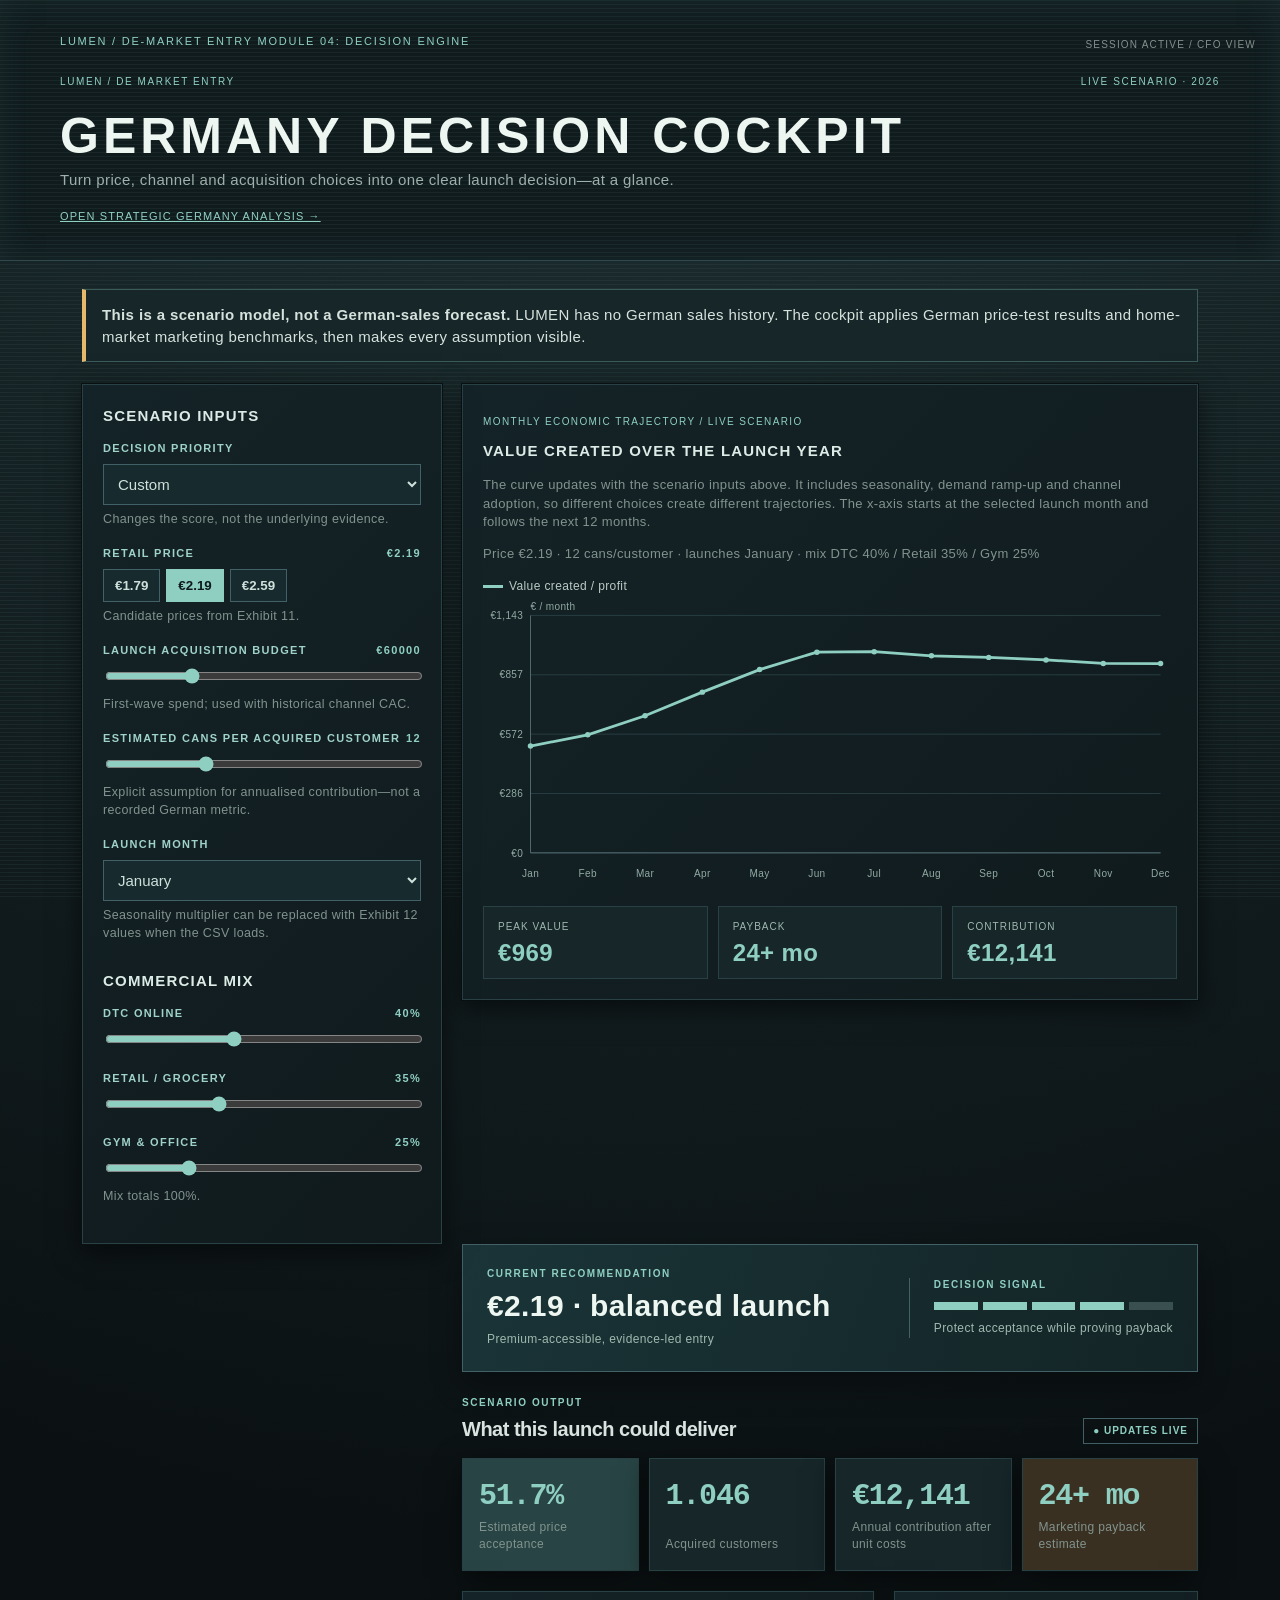
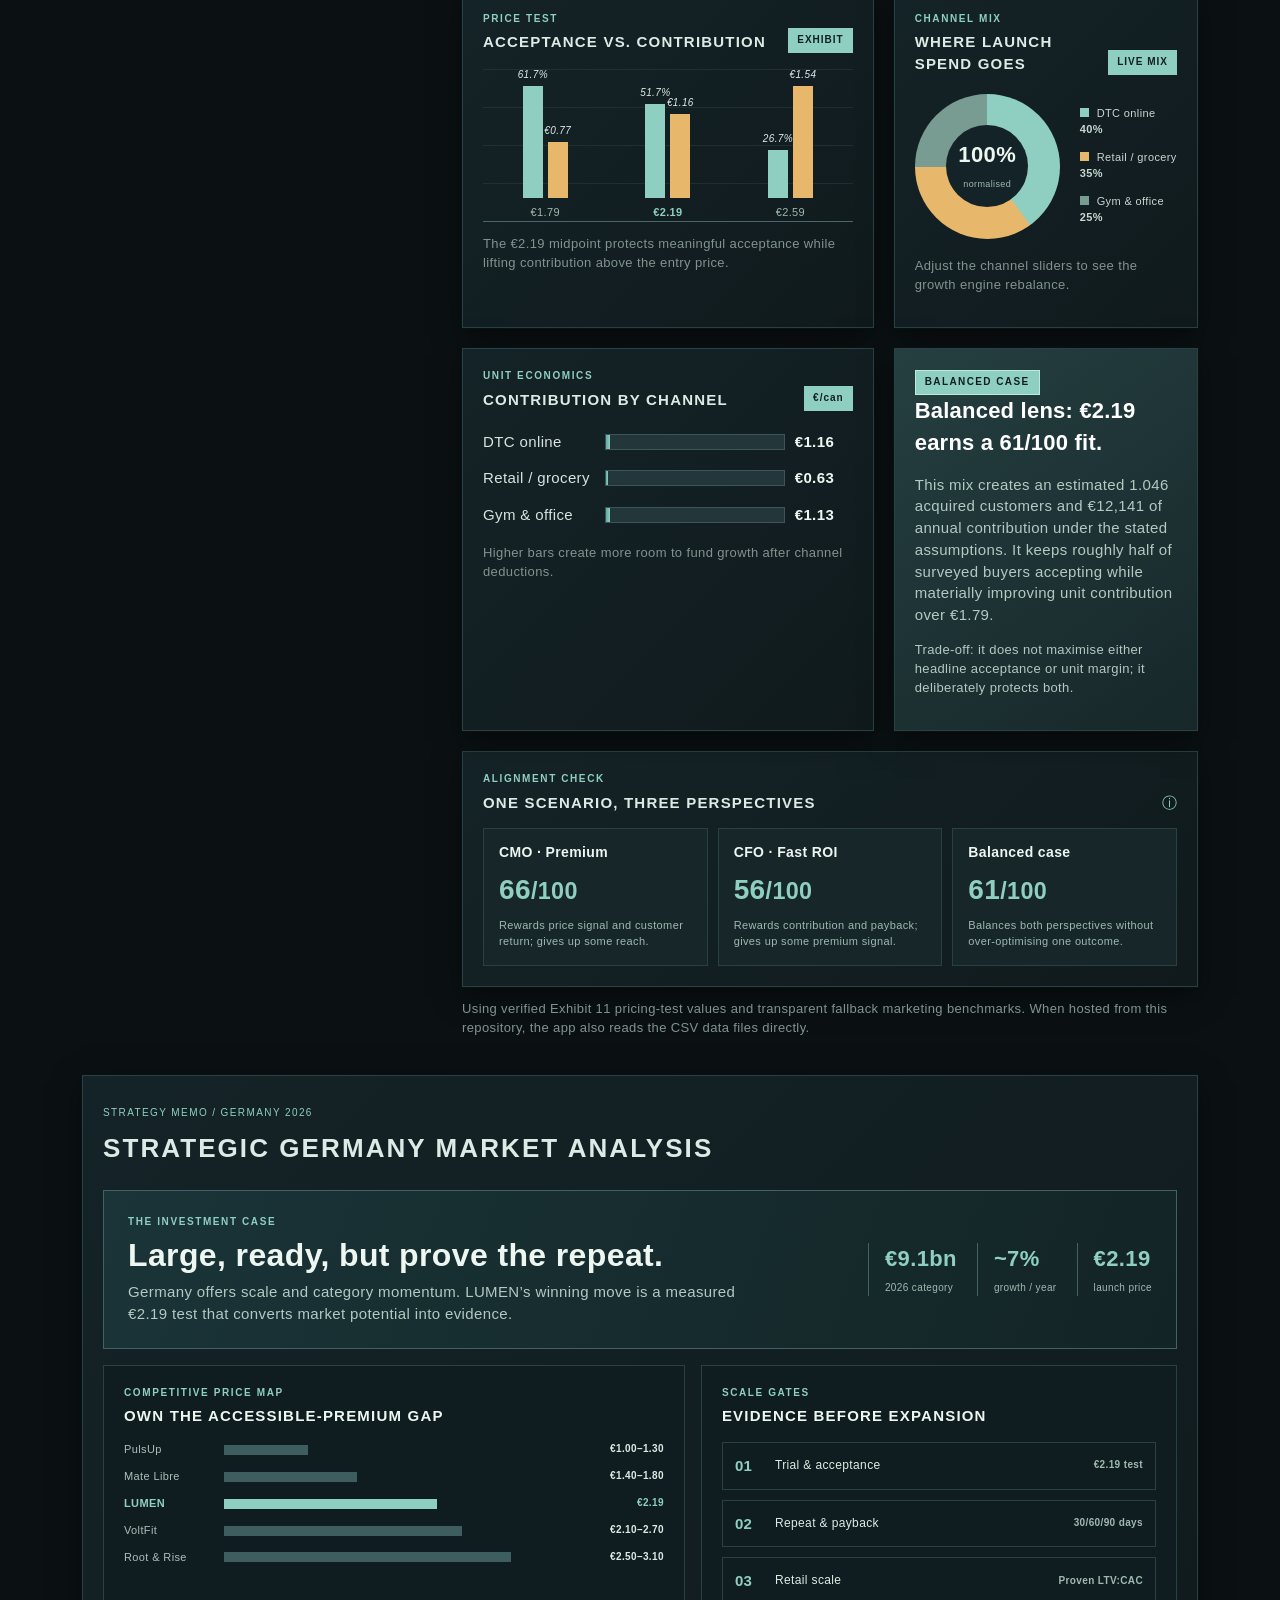
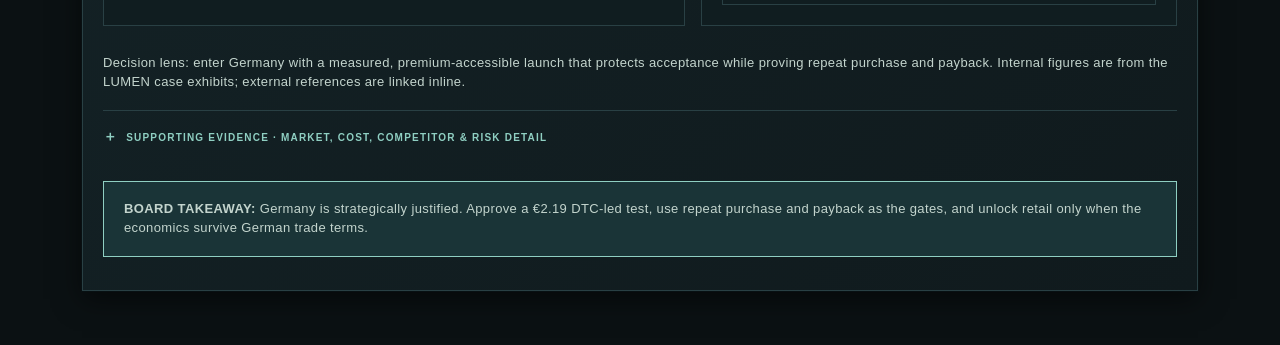
==== commit 954c84f5: "Update Lumen cockpit exhibits" ====
--- a/index.html
+++ b/index.html
@@ -1,16 +1,256 @@
 <!doctype html>
 <html lang="en">
-  <head>
-    <meta charset="utf-8" />
-    <meta name="viewport" content="width=device-width, initial-scale=1" />
-    <meta name="description" content="LUMEN Germany launch decision cockpit" />
-    <title>LUMEN | Germany Launch Decision Cockpit</title>
-    <link rel="stylesheet" href="styles.css" />
-  </head>
-  <body>
-    <main id="app" class="app-shell" aria-live="polite">
-      <p id="app-status" role="status">Preparing the decision model…</p>
-    </main>
-    <script type="module" src="app.js"></script>
-  </body>
+<head>
+  <meta charset="utf-8" />
+  <meta name="viewport" content="width=device-width,initial-scale=1" />
+  <title>LUMEN | Germany Decision Cockpit</title>
+  <style>
+    :root { --ink:#102218; --muted:#617064; --paper:#f5f5ee; --card:#fff; --lime:#d8f56a; --green:#17724c; --orange:#fa9562; --line:#dce2d9; }
+    * { box-sizing:border-box; } body { margin:0; color:var(--ink); background:var(--paper); font:15px/1.45 Helvetica, "Helvetica Neue", Arial, sans-serif; }
+    header { background:var(--ink); color:#fff; padding:46px max(22px,calc((100vw - 1160px)/2)); } header p { max-width:720px; color:#cfdbd1; margin:8px 0 0; } h1 { font-size:clamp(30px,5vw,52px); line-height:1; margin:0; letter-spacing:-.045em; } h2 { font-size:20px; margin:0 0 14px; letter-spacing:-.025em; } main { max-width:1160px; margin:0 auto; padding:28px 22px 54px; }.notice { margin-bottom:22px; padding:14px 16px; border-left:4px solid var(--orange); background:#fff4ed; }
+    .layout { display:grid; grid-template-columns:360px 1fr; gap:20px; }.card { background:var(--card); border:1px solid var(--line); border-radius:14px; padding:20px; box-shadow:0 4px 18px #173a2009; }.controls { position:sticky; top:16px; align-self:start; }.field { margin:0 0 18px; }.field label { display:flex; justify-content:space-between; font-weight:650; margin-bottom:7px; }.field small { display:block; color:var(--muted); margin-top:5px; }.value { color:var(--green); }.seg { display:flex; gap:6px; flex-wrap:wrap; }.seg button { cursor:pointer; border:1px solid var(--line); border-radius:99px; padding:8px 11px; color:var(--ink); background:#fff; font-weight:600; }.seg button.active { background:var(--lime); border-color:#9db642; } input[type=range] { width:100%; accent-color:var(--green); } select { width:100%; padding:10px; font:inherit; border:1px solid var(--line); border-radius:8px; background:#fff; }
+    .metrics { display:grid; grid-template-columns:repeat(4,1fr); gap:12px; }.metric { padding:16px; border-radius:12px; background:#eef4ec; }.metric strong { display:block; font-size:26px; letter-spacing:-.04em; }.metric span { font-size:12px; color:var(--muted); }.metric.accent { background:var(--lime); }.metric.warn { background:#fff0e8; }.grid { display:grid; grid-template-columns:1.15fr .85fr; gap:20px; margin-top:20px; }.bar-row { display:grid; grid-template-columns:120px 1fr 72px; gap:10px; align-items:center; margin:12px 0; }.bar { height:13px; background:#e7ede5; overflow:hidden; border-radius:99px; }.fill { height:100%; background:var(--green); border-radius:99px; }.decision { padding:20px; background:var(--ink); color:#fff; border-radius:14px; }.decision .tag { display:inline-block; padding:4px 9px; border-radius:99px; background:var(--lime); color:var(--ink); font-size:12px; font-weight:700; }.decision p { color:#d1dfd4; }.data-note { color:var(--muted); font-size:13px; } table { width:100%; border-collapse:collapse; font-size:13px; } th,td { padding:9px 5px; text-align:left; border-bottom:1px solid var(--line); } th { color:var(--muted); font-weight:600; } .hidden { display:none; }
+    @media(max-width:800px) { .layout,.grid { grid-template-columns:1fr; }.controls { position:static; }.metrics { grid-template-columns:repeat(2,1fr); } }
+  
+    /* Lumon-inspired visual system: sterile, retro-corporate, quietly uncanny */
+    :root { --ink:#d9e3df; --muted:#82918d; --paper:#0b1113; --card:#111c1f; --lime:#b9d9ca; --green:#8fcfc2; --orange:#e7b86b; --line:#294044; --cyan:#8fcfc2; }
+    * { border-radius:0 !important; }
+    body { font-family:Helvetica, "Helvetica Neue", Arial, sans-serif !important; color:var(--ink); background:radial-gradient(circle at 50% -10%, #203538 0, #0b1113 48%); font-family:"Courier New", ui-monospace, monospace; letter-spacing:.025em; }
+    body:before { content:""; position:fixed; inset:0; pointer-events:none; opacity:.11; background:repeating-linear-gradient(0deg, transparent 0 3px, #9fd4c8 4px); mix-blend-mode:screen; }
+    header { background:#101b1e; border-bottom:1px solid var(--line); box-shadow:0 0 32px #79cabe16 inset; padding:34px max(22px,calc((100vw - 1160px)/2)); }
+    header:before { content:"LUMEN / DE-MARKET ENTRY   MODULE 04: DECISION ENGINE"; display:block; color:var(--cyan); font-size:11px; letter-spacing:.16em; margin-bottom:25px; }
+    header:after { content:"SESSION ACTIVE   /   CFO VIEW"; display:block; position:absolute; right:24px; top:38px; color:var(--muted); font-size:10px; letter-spacing:.12em; }
+    h1 { color:#edf6f0; font-family:Helvetica, "Helvetica Neue", Arial, sans-serif; text-transform:uppercase; letter-spacing:.08em; font-size:clamp(28px,5vw,50px); }
+    header p { color:#9dafaa; max-width:760px; }
+    main { position:relative; }
+    .notice { background:#172629; border:1px solid #3b5b5b; border-left:4px solid var(--orange); color:#d6e2dc; }
+    .card, .metric, .decision { border:1px solid var(--line); box-shadow:0 0 0 1px #081012, 0 8px 26px #0008; }
+    .card { background:linear-gradient(135deg,#142327,#101a1d); }
+    .controls h2, .card h2 { color:#dcebe5; font-family:Helvetica, "Helvetica Neue", Arial, sans-serif; text-transform:uppercase; letter-spacing:.08em; font-size:15px; }
+    .field label, th { color:#9fd2c8; text-transform:uppercase; font-size:11px; letter-spacing:.12em; }
+    .field small, .data-note, .metric span { color:#81938e; }
+    .value, .metric strong { color:var(--cyan); }
+    .seg button, select { color:#cfe1db; background:#172a2e; border:1px solid #426166; font-family:inherit; }
+    .seg button.active { color:#0d191a; background:var(--cyan); border-color:var(--cyan); }
+    input[type=range] { accent-color:var(--cyan); }
+    .metric { background:#162629; }
+    .metric.accent { background:#284444; }
+    .metric.warn { background:#3a3022; }
+    .metric strong { font-family:"Courier New",monospace; font-size:27px; }
+    .bar { background:#23373a; border:1px solid #3b5558; }
+    .fill { background:linear-gradient(90deg,#5eaaa2,var(--cyan)); }
+    .decision { background:linear-gradient(145deg,#253f40,#17272a); }
+    .decision .tag { color:#10201f; background:var(--cyan); border:1px solid #bce9dc; padding:4px 9px; font-size:10px; letter-spacing:.14em; text-transform:uppercase; }
+    .decision h2 { font-family:Helvetica, "Helvetica Neue", Arial, sans-serif; font-size:22px; letter-spacing:.01em; }
+    .decision p { color:#b3c9c1; }
+    table { color:#c7d8d1; }
+    th, td { border-bottom:1px solid #294044; }
+    @media(max-width:800px) { header:after { display:none; } }
+
+    /* Responsive cockpit layout */
+    html { overflow-x:hidden; }
+    .layout { grid-template-columns:minmax(260px,360px) minmax(0,1fr); }
+    .layout > section:not(.decision-curve) { grid-column:2; grid-row:2; min-width:0; }
+    .metrics { grid-template-columns:repeat(auto-fit,minmax(150px,1fr)); }
+    .grid { grid-template-columns:minmax(0,1.15fr) minmax(280px,.85fr); }
+    table { display:block; overflow-x:auto; white-space:nowrap; }
+    @media (max-width: 1200px) and (min-width: 901px) { .decision-curve { grid-column:1; grid-row:2; } .layout > section:not(.decision-curve) { grid-column:2; grid-row:1 / span 2; } }
+    @media (max-width: 900px) { .decision-curve { grid-column:1; grid-row:auto; } .layout > section:not(.decision-curve) { grid-column:1; grid-row:auto; } header { padding:30px 20px; } header:after { position:static; margin-top:18px; } main { padding:22px 16px 40px; } .layout { grid-template-columns:1fr; } .controls { position:static; } .grid { grid-template-columns:1fr; } }
+    @media (max-width: 560px) { body { font-size:14px; } header { padding:24px 16px; } header:before { font-size:9px; letter-spacing:.09em; } h1 { font-size:clamp(25px,9vw,38px); line-height:1.05; } header p { font-size:13px; } main { padding:16px 10px 28px; } .card, .decision { padding:15px; } .metrics { grid-template-columns:repeat(2,minmax(0,1fr)); gap:8px; } .metric { padding:12px 10px; } .metric strong { font-size:21px; } .metric span { font-size:10px; } .seg { display:grid; grid-template-columns:repeat(3,1fr); } .seg button { padding:9px 4px; font-size:12px; } .bar-row { grid-template-columns:92px minmax(60px,1fr) 56px; gap:6px; font-size:12px; } .decision h2 { font-size:19px; } .notice { font-size:13px; } }
+
+    .score-help { position:relative; cursor:help; color:var(--cyan); }
+    .score-help:after { content:attr(data-tooltip); position:absolute; z-index:10; left:0; top:calc(100% + 8px); width:min(320px,70vw); padding:12px 14px; background:#15272a; border:1px solid var(--cyan); color:#d9e8e2; white-space:normal; line-height:1.45; font-size:12px; font-weight:400; letter-spacing:0; text-transform:none; box-shadow:0 8px 22px #000b; opacity:0; pointer-events:none; transform:translateY(-4px); transition:opacity .15s ease, transform .15s ease; }
+    .score-help:hover:after, .score-help:focus:after { opacity:1; transform:translateY(0); }
+
+    .strategic-analysis { margin-top:24px; }
+    .strategic-analysis h2 { font-size:26px; margin-bottom:8px; }
+    .strategic-analysis h3 { margin:26px 0 10px; color:var(--cyan); font-size:15px; text-transform:uppercase; letter-spacing:.08em; }
+    .strategic-analysis p, .strategic-analysis li { color:#c3d4cd; }
+    .strategic-analysis ul { padding-left:20px; }
+    .strategic-analysis li { margin:8px 0; }
+    .analysis-kicker { color:var(--cyan) !important; font-size:10px; letter-spacing:.14em; }
+    .strategic-analysis table { display:table; white-space:normal; }
+    .strategic-analysis th, .strategic-analysis td { vertical-align:top; padding:10px 8px; }
+    @media(max-width:560px) { .strategic-analysis table { display:block; overflow-x:auto; white-space:nowrap; } .strategic-analysis h2 { font-size:21px; } }
+
+    .decision-graph { margin:24px 0; }
+    .decision-chart { display:grid; grid-template-columns:repeat(3,1fr); gap:14px; align-items:end; margin-top:18px; }
+    .decision-column { min-width:0; padding:14px; border:1px solid var(--line); background:#101d20; }
+    .decision-column h3 { color:var(--cyan); font-size:13px; margin:0 0 12px; text-transform:uppercase; letter-spacing:.08em; }
+    .decision-column .score-track { height:150px; display:flex; align-items:flex-end; border-bottom:1px solid #48676a; background:repeating-linear-gradient(to top,transparent 0 29px,#294044 30px); }
+    .decision-column .score-bar { width:52%; margin:0 auto; background:linear-gradient(180deg,var(--cyan),#477f7e); min-height:8px; position:relative; }
+    .decision-column .score-bar strong { position:absolute; top:-24px; left:50%; transform:translateX(-50%); color:#e4f4ed; font-size:18px; }
+    .decision-stats { display:grid; gap:5px; margin-top:12px; color:#b9cbc4; font-size:12px; }
+    .decision-stats b { color:#edf6f0; }
+    @media(max-width:560px) { .decision-chart { grid-template-columns:1fr; } .decision-column .score-track { height:110px; } }
+
+    .decision-curve { margin:0; align-self:start; grid-column:2; grid-row:1; }
+    .curve-legend { display:flex; gap:20px; flex-wrap:wrap; color:#b9cbc4; font-size:12px; margin:14px 0 4px; }
+    .curve-legend i { display:inline-block; width:20px; height:3px; margin-right:6px; vertical-align:middle; }
+    .legend-value { background:var(--cyan); }.legend-cost { background:var(--orange); }
+    .trajectory-svg { display:block; width:100%; height:auto; min-height:220px; overflow:visible; }
+    .trajectory-svg text { fill:#91aaa3; font:11px Helvetica,Arial,sans-serif; }
+    .trajectory-svg .gridline { stroke:#294044; stroke-width:1; }.trajectory-svg .axis { stroke:#567276; stroke-width:1; }
+    .trajectory-svg .value-line { fill:none; stroke:var(--cyan); stroke-width:3; }.trajectory-svg .cost-line { fill:none; stroke:var(--orange); stroke-width:2; stroke-dasharray:6 5; }
+    .trajectory-svg .value-dot { fill:var(--cyan); }.trajectory-svg .cost-dot { fill:var(--orange); }
+    .graph-kpis { display:grid; grid-template-columns:repeat(3,minmax(0,1fr)); gap:10px; margin-top:14px; }
+    .graph-kpi { min-width:0; padding:13px 14px; background:#162629; border:1px solid #294044; }
+    .graph-kpi span { display:block; color:#9fb9b0; font-size:10px; letter-spacing:.1em; }
+    .graph-kpi strong { display:block; margin-top:7px; color:var(--cyan); font-size:24px; line-height:1; }
+    /* Executive presentation layer */
+    .header-meta { display:flex; justify-content:space-between; color:var(--cyan); font-size:10px; letter-spacing:.16em; margin-bottom:22px; }
+    .eyebrow { display:block; color:var(--cyan); font-size:10px; letter-spacing:.16em; font-weight:700; }
+    .executive-strip { display:flex; justify-content:space-between; gap:20px; align-items:center; margin-bottom:24px; padding:22px 24px; background:linear-gradient(110deg,#1a3437,#132426); border:1px solid #426166; box-shadow:0 12px 30px #0005; }
+    .executive-strip strong { display:block; color:#edf6f0; font:700 clamp(20px,3vw,30px)/1.15 Helvetica,Arial,sans-serif; margin:7px 0 4px; }
+    .executive-strip small { color:#9fb9b0; font-size:12px; }
+    .confidence { min-width:230px; border-left:1px solid #426166; padding-left:24px; }
+    .signal { display:flex; gap:5px; margin:10px 0 6px; }
+    .signal i { display:block; height:8px; flex:1; background:#3a5050; }.signal i:nth-child(-n+4) { background:var(--cyan); }
+    .section-heading,.card-title { display:flex; align-items:end; justify-content:space-between; gap:16px; margin-bottom:14px; }
+    .section-heading h2,.card-title h2 { margin:5px 0 0; }
+    .live-pill,.legend-chip { color:#10201f; background:var(--cyan); padding:5px 9px; font-size:10px; font-weight:700; letter-spacing:.1em; white-space:nowrap; }
+    .live-pill { background:transparent; color:var(--cyan); border:1px solid #426166; }
+    .metrics { gap:10px; }.metric { min-height:104px; display:flex; flex-direction:column; justify-content:space-between; }.metric strong { font-size:30px; }
+    .channel-card #bars { display:grid; gap:15px; margin:20px 0 18px; }.bar-row { grid-template-columns:112px 1fr 58px; margin:0; }.bar-row strong { color:#edf6f0; }.bar { height:16px; }.fill { transition:width .2s ease; }
+    .lens-grid { display:grid; grid-template-columns:repeat(3,1fr); gap:10px; }.lens-item { padding:15px; background:#162629; border:1px solid #294044; min-height:128px; }.lens-item.is-selected { border-color:var(--cyan); box-shadow:inset 0 3px var(--cyan); }.lens-item h3 { margin:0 0 10px; color:#edf6f0; font:600 14px Helvetica,Arial,sans-serif; }.lens-score { font-size:28px; color:var(--cyan); font-weight:700; }.lens-item p { color:#9fb9b0; font-size:11px; margin:8px 0 0; }
+    .exhibit-grid { display:grid; grid-template-columns:1.15fr .85fr; gap:20px; margin:20px 0; }.exhibit-card { min-height:280px; }.price-exhibit { display:grid; grid-template-columns:repeat(3,1fr); gap:14px; align-items:end; height:155px; padding:14px 8px 0; border-bottom:1px solid #48676a; background:repeating-linear-gradient(to top,transparent 0 37px,#294044 38px); }.price-column { display:flex; flex-direction:column; align-items:center; gap:7px; height:100%; justify-content:end; }.price-bars { display:flex; gap:5px; align-items:end; height:112px; }.price-bars i { width:20px; background:var(--cyan); display:block; position:relative; }.price-bars i:last-child { background:var(--orange); }.price-bars b { position:absolute; top:-18px; left:50%; transform:translateX(-50%); font-size:10px; color:#dcebe5; font-weight:400; white-space:nowrap; }.price-column > span { font-size:11px; color:#9fb9b0; }.price-column.selected > span { color:var(--cyan); font-weight:700; }.mix-exhibit { display:flex; align-items:center; gap:20px; min-height:155px; }.mix-donut { width:145px; height:145px; border-radius:50% !important; background:conic-gradient(var(--cyan) 0 40%,var(--orange) 40% 75%,#789c91 75% 100%); display:grid; place-items:center; flex:none; }.mix-donut:before { content:""; width:82px; height:82px; background:#142327; border-radius:50% !important; grid-area:1/1; }.mix-donut > div { grid-area:1/1; z-index:1; text-align:center; }.mix-donut strong { display:block; color:#edf6f0; font-size:22px; }.mix-donut small { color:#9fb9b0; font-size:9px; }.mix-legend { display:grid; gap:12px; }.mix-legend div { color:#c7d8d1; font-size:11px; }.mix-legend i { display:inline-block; width:9px; height:9px; margin-right:8px; background:var(--cyan); }.mix-legend i.retail { background:var(--orange); }.mix-legend i.gym { background:#789c91; }
+    .strategy-hero { display:grid; grid-template-columns:1fr auto; gap:24px; padding:24px; margin:22px 0 16px; background:linear-gradient(110deg,#1a3437,#132426); border:1px solid #426166; }.strategy-hero strong { display:block; color:#edf6f0; font:700 clamp(21px,3vw,32px)/1.1 Helvetica,Arial,sans-serif; margin:8px 0; }.strategy-hero p { max-width:620px; color:#b3c9c1; margin:0; }.strategy-kpis { display:flex; gap:20px; align-items:center; }.strategy-kpis div { border-left:1px solid #426166; padding-left:16px; min-width:75px; }.strategy-kpis b { display:block; color:var(--cyan); font-size:22px; }.strategy-kpis span { color:#9fb9b0; font-size:10px; }.strategy-visuals { display:grid; grid-template-columns:1.1fr .9fr; gap:16px; margin:16px 0 28px; }.strategy-panel { padding:20px; background:#101d20; border:1px solid var(--line); }.strategy-panel h3 { margin:6px 0 18px; color:#edf6f0; font:600 15px Helvetica,Arial,sans-serif; }.price-map { display:grid; gap:11px; }.price-map>div { display:grid; grid-template-columns:90px 1fr 80px; gap:10px; align-items:center; color:#a9c0b8; font-size:11px; }.price-map i { height:10px; background:#3e5d5e; display:block; }.price-map b { color:#dcebe5; font-size:10px; text-align:right; }.price-map .lumen i { background:var(--cyan); }.price-map .lumen span,.price-map .lumen b { color:var(--cyan); font-weight:700; }.gate-list { display:grid; gap:10px; }.gate-list div { display:grid; grid-template-columns:30px 1fr auto; gap:10px; align-items:center; padding:12px; border:1px solid #294044; }.gate-list strong { color:var(--cyan); }.gate-list span { color:#dcebe5; font-size:12px; }.gate-list b { color:#9fb9b0; font-size:10px; text-align:right; }
+    .evidence-drawer { margin-top:18px; border-top:1px solid var(--line); }.evidence-drawer summary { cursor:pointer; list-style:none; padding:15px 0; color:var(--cyan); font-size:10px; letter-spacing:.12em; font-weight:700; }.evidence-drawer summary:before { content:'＋'; margin-right:8px; font-size:14px; }.evidence-drawer[open] summary:before { content:'－'; }.board-close { margin-top:20px; padding:18px 20px; border:1px solid var(--cyan); background:#1a3437; color:#dcebe5; font-size:13px; }
+    @media(max-width:700px) { .executive-strip { align-items:flex-start; flex-direction:column; }.confidence { width:100%; border-left:0; border-top:1px solid #426166; padding:16px 0 0; }.lens-grid,.exhibit-grid,.strategy-visuals,.strategy-hero,.graph-kpis { grid-template-columns:1fr; }.strategy-kpis { justify-content:space-between; }.mix-exhibit { justify-content:center; }.header-meta { gap:12px; flex-wrap:wrap; } }
+    @media(min-width:901px) { .layout { column-gap:20px; row-gap:0; } }
+</style>
+</head>
+<body>
+    <header><div class="header-meta"><span>LUMEN / DE MARKET ENTRY</span><span>LIVE SCENARIO · 2026</span></div><h1>Germany Decision Cockpit</h1><p>Turn price, channel and acquisition choices into one clear launch decision—at a glance.</p><a href="strategic.html" style="display:inline-block;margin-top:18px;color:var(--cyan);font-size:11px;letter-spacing:.1em">OPEN STRATEGIC GERMANY ANALYSIS →</a></header>
+  <main>
+    <div class="notice"><strong>This is a scenario model, not a German-sales forecast.</strong> LUMEN has no German sales history. The cockpit applies German price-test results and home-market marketing benchmarks, then makes every assumption visible.</div>
+
+<div class="layout">
+      <aside class="card controls">
+        <h2>Scenario inputs</h2>
+        <div class="field"><label for="priority">Decision priority</label><select id="priority"><option value="custom">Custom</option><option value="balanced">Balanced recommendation</option><option value="premium">CMO: premium positioning</option><option value="roi">CFO: fast payback</option></select><small>Changes the score, not the underlying evidence.</small></div>
+        <div class="field"><label>Retail price <span class="value" id="priceLabel">€2.19</span></label><div class="seg" id="prices"><button data-price="1.79">€1.79</button><button class="active" data-price="2.19">€2.19</button><button data-price="2.59">€2.59</button></div><small>Candidate prices from Exhibit 11.</small></div>
+        <div class="field"><label for="budget">Launch acquisition budget <span class="value" id="budgetLabel">€60k</span></label><input id="budget" type="range" min="10000" max="200000" step="5000" value="60000"><small>First-wave spend; used with historical channel CAC.</small></div>
+        <div class="field"><label for="repeat">Estimated cans per acquired customer <span class="value" id="repeatLabel">12</span></label><input id="repeat" type="range" min="4" max="30" step="1" value="12"><small>Explicit assumption for annualised contribution—not a recorded German metric.</small></div>
+        <div class="field"><label for="month">Launch month</label><select id="month"><option value="0.85">January</option><option value="0.88">February</option><option value="0.96">March</option><option value="1.06">April</option><option value="1.14">May</option><option value="1.18">June</option><option value="1.12">July</option><option value="1.04">August</option><option value="0.98">September</option><option value="0.92">October</option><option value="0.86">November</option><option value="0.82">December</option></select><small>Seasonality multiplier can be replaced with Exhibit 12 values when the CSV loads.</small></div>
+        <h2 style="margin-top:28px">Commercial mix</h2>
+        <div class="field"><label for="dtc">DTC online <span class="value" id="dtcLabel">40%</span></label><input id="dtc" type="range" min="0" max="100" value="40"></div>
+        <div class="field"><label for="retail">Retail / grocery <span class="value" id="retailLabel">35%</span></label><input id="retail" type="range" min="0" max="100" value="35"></div>
+        <div class="field"><label for="gym">Gym &amp; office <span class="value" id="gymLabel">25%</span></label><input id="gym" type="range" min="0" max="100" value="25"><small id="mixWarning"></small></div>
+      </aside>
+      
+    <section class="card decision-curve" aria-labelledby="decision-curve-title">
+      <p class="analysis-kicker">MONTHLY ECONOMIC TRAJECTORY / LIVE SCENARIO</p>
+      <h2 id="decision-curve-title">Value created over the launch year</h2>
+      <p class="data-note">The curve updates with the scenario inputs above. It includes seasonality, demand ramp-up and channel adoption, so different choices create different trajectories. The x-axis starts at the selected launch month and follows the next 12 months.</p>
+      <p class="data-note" id="curveAssumptions"></p><div class="curve-legend"><span><i class="legend-value"></i>Value created / profit</span></div>
+      <svg id="trajectorySvg" class="trajectory-svg" viewBox="0 0 760 320" role="img" aria-label="Monthly value created curve"></svg>
+      <div class="graph-kpis" aria-label="Graph key performance indicators">
+        <div class="graph-kpi"><span>PEAK VALUE</span><strong id="peakValue">€0</strong></div>
+        <div class="graph-kpi"><span>PAYBACK</span><strong id="graphPayback">—</strong></div>
+        <div class="graph-kpi"><span>CONTRIBUTION</span><strong id="graphContribution">€0</strong></div>
+      </div>
+    </section>
+      <section>
+        <div class="executive-strip"><div><span class="eyebrow">CURRENT RECOMMENDATION</span><strong id="heroRecommendation">€2.19 · balanced launch</strong><small>Premium-accessible, evidence-led entry</small></div><div class="confidence"><span class="eyebrow">DECISION SIGNAL</span><div class="signal"><i></i><i></i><i></i><i></i><i></i></div><small>Protect acceptance while proving payback</small></div></div>
+        <div class="section-heading"><div><span class="eyebrow">SCENARIO OUTPUT</span><h2>What this launch could deliver</h2></div><span class="live-pill">● UPDATES LIVE</span></div>
+        <div class="metrics">
+          <div class="metric accent"><strong id="acceptance">51.7%</strong><span>Estimated price acceptance</span></div>
+          <div class="metric"><strong id="customers">1,420</strong><span>Acquired customers</span></div>
+          <div class="metric"><strong id="contribution">€15.8k</strong><span>Annual contribution after unit costs</span></div>
+          <div class="metric warn"><strong id="payback">4.4 mo</strong><span>Marketing payback estimate</span></div>
+        </div>
+        <div class="exhibit-grid">
+          <div class="card exhibit-card"><div class="card-title"><div><span class="eyebrow">PRICE TEST</span><h2>Acceptance vs. contribution</h2></div><span class="legend-chip">EXHIBIT</span></div><div id="priceExhibit" class="price-exhibit"></div><p class="data-note">The €2.19 midpoint protects meaningful acceptance while lifting contribution above the entry price.</p></div>
+          <div class="card exhibit-card"><div class="card-title"><div><span class="eyebrow">CHANNEL MIX</span><h2>Where launch spend goes</h2></div><span class="legend-chip">LIVE MIX</span></div><div class="mix-exhibit"><div id="mixDonut" class="mix-donut"><div><strong id="mixTotal">100%</strong><small>normalised</small></div></div><div id="mixLegend" class="mix-legend"></div></div><p class="data-note">Adjust the channel sliders to see the growth engine rebalance.</p></div>
+        </div>
+        <div class="grid">
+          <div class="card channel-card"><div class="card-title"><div><span class="eyebrow">UNIT ECONOMICS</span><h2>Contribution by channel</h2></div><span class="legend-chip">€/can</span></div><div id="bars"></div><p class="data-note">Higher bars create more room to fund growth after channel deductions.</p></div>
+          <div class="decision"><span class="tag" id="recommendationTag">Balanced case</span><h2 id="recommendation">€2.19 is the defensible launch point.</h2><p id="rationale"></p><p class="data-note" id="tradeoff"></p></div>
+        </div>
+        <div class="card lens-card" style="margin-top:20px"><div class="card-title"><div><span class="eyebrow">ALIGNMENT CHECK</span><h2>One scenario, three perspectives</h2></div><span class="score-help" tabindex="0" data-tooltip="A 0–100 fit score. Higher means a better fit for that leadership lens.">ⓘ</span></div><div id="lensRows" class="lens-grid"></div></div>
+        <p class="data-note" id="dataStatus">Using verified Exhibit 11 pricing-test values and transparent fallback marketing benchmarks. When hosted from this repository, the app also reads the CSV data files directly.</p>
+      </section>
+    </div>
+  
+    <section class="card strategic-analysis" id="strategic-analysis">
+      <p class="analysis-kicker">STRATEGY MEMO / GERMANY 2026</p>
+      <h2>Strategic Germany Market Analysis</h2>
+      <div class="strategy-hero"><div><span class="eyebrow">THE INVESTMENT CASE</span><strong>Large, ready, but prove the repeat.</strong><p>Germany offers scale and category momentum. LUMEN’s winning move is a measured €2.19 test that converts market potential into evidence.</p></div><div class="strategy-kpis"><div><b>€9.1bn</b><span>2026 category</span></div><div><b>~7%</b><span>growth / year</span></div><div><b>€2.19</b><span>launch price</span></div></div></div>
+      <div class="strategy-visuals"><div class="strategy-panel"><span class="eyebrow">COMPETITIVE PRICE MAP</span><h3>Own the accessible-premium gap</h3><div class="price-map"><div><span>PulsUp</span><i style="width:24%"></i><b>€1.00–1.30</b></div><div><span>Mate Libre</span><i style="width:38%"></i><b>€1.40–1.80</b></div><div class="lumen"><span>LUMEN</span><i style="width:61%"></i><b>€2.19</b></div><div><span>VoltFit</span><i style="width:68%"></i><b>€2.10–2.70</b></div><div><span>Root &amp; Rise</span><i style="width:82%"></i><b>€2.50–3.10</b></div></div></div><div class="strategy-panel"><span class="eyebrow">SCALE GATES</span><h3>Evidence before expansion</h3><div class="gate-list"><div><strong>01</strong><span>Trial &amp; acceptance</span><b>€2.19 test</b></div><div><strong>02</strong><span>Repeat &amp; payback</span><b>30/60/90 days</b></div><div><strong>03</strong><span>Retail scale</span><b>Proven LTV:CAC</b></div></div></div></div>
+      <p class="data-note">Decision lens: enter Germany with a measured, premium-accessible launch that protects acceptance while proving repeat purchase and payback. Internal figures are from the LUMEN case exhibits; external references are linked inline.</p>
+      <details class="evidence-drawer"><summary>SUPPORTING EVIDENCE · MARKET, COST, COMPETITOR &amp; RISK DETAIL</summary>
+      <h3>1. Market Justification: Why Germany?</h3>
+      <ul><li><strong>Scale:</strong> the case estimates a <strong>€9.1bn</strong> German functional-beverage market in 2026, roughly <strong>35%</strong> of European category value, with approximately <strong>7% CAGR</strong> through 2033.</li><li><strong>Demand readiness:</strong> four established competitors already validate the category, while LUMEN brings three years of repeat-purchase evidence from the Netherlands, Denmark and Sweden and roughly <strong>€3.2m</strong> trailing revenue across those markets.</li><li><strong>Economic capacity:</strong> Germany had <strong>83.6m people</strong> in 2025 and a GDP of approximately <strong>€4.47tn</strong>; purchasing power is above the EU average, supporting a premium-accessible €2.19 price point. <a href="https://www.destatis.de/Europa/EN/Country/EU-Member-States/Germany.html" target="_blank">Destatis</a></li></ul>
+      <h3>2. Historical Context &amp; Market Evolution</h3>
+      <ul><li><strong>2022–24:</strong> LUMEN launched in Copenhagen and expanded across NL/DK/SE; the category matured from niche energy products toward low-sugar, natural-caffeine and functional-positioning propositions.</li><li><strong>Current conditions:</strong> German GDP contracted <strong>0.5%</strong> in 2024, so consumers and retailers are likely to scrutinise price and repeat value more closely than brand story alone. <a href="https://www.destatis.de/Europa/EN/Country/EU-Member-States/Germany.html" target="_blank">Destatis</a></li><li><strong>Structural shifts:</strong> omnichannel discovery, retailer concentration, deposit/packaging obligations and stricter sustainability expectations raise the value of a controlled DTC test before broad retail rollout. Packaging obligations are governed by Germany’s packaging framework. <a href="https://www.gesetze-im-internet.de/verpackdg/index.html" target="_blank">VerpackDG</a></li></ul>
+      <h3>3. Financial &amp; Costing Impact Analysis</h3>
+      <table><thead><tr><th>Cost driver</th><th>Germany impact</th><th>Management implication</th></tr></thead><tbody><tr><td>Unit economics</td><td>Case contribution ranges from <strong>€0.40–€1.54</strong> per can; €2.19 is the acceptance/margin balance.</td><td>Lead with €2.19; use €1.79 only as a controlled acquisition test.</td></tr><tr><td>Marketing</td><td>Blended CAC benchmark ≈ <strong>€44</strong>; target LTV:CAC ≈ <strong>3:1</strong>.</td><td>Gate retail expansion on repeat purchase and payback, not reach alone.</td></tr><tr><td>Labour &amp; operations</td><td>Skilled labour, employer social contributions, collective-bargaining norms and German-language support add fixed overhead.</td><td>Use a lean local commercial team plus specialist payroll/legal partners.</td></tr><tr><td>Energy &amp; logistics</td><td>Warehousing, fulfilment, returns, pallet transport and energy prices can compress margin versus a DTC-only test.</td><td>Regionalise inventory and negotiate 3PL rates before national retail.</td></tr><tr><td>Compliance &amp; tax</td><td>Packaging registration/EPR, GDPR/BDSG, food labelling, sustainability reporting expectations, VAT and employer contributions create overhead.</td><td>Budget a compliance workstream before launch; do not expose respondent-level data.</td></tr></tbody></table>
+      <h3>4. Competitor Landscape &amp; Growth Dynamics</h3>
+      <table><thead><tr><th>Player / tier</th><th>Positioning</th><th>Observed price band</th><th>Gap LUMEN can target</th></tr></thead><tbody><tr><td>PulsUp</td><td>Mass market</td><td>€1.00–€1.30</td><td>More credible clean-label and functional story without premium sticker shock.</td></tr><tr><td>Mate Libre</td><td>Heritage, loyal niche</td><td>€1.40–€1.80</td><td>More modern, low-sugar and performance-oriented proposition.</td></tr><tr><td>VoltFit</td><td>Premium performance</td><td>€2.10–€2.70</td><td>Accessible premium with stronger repeat-purchase proof.</td></tr><tr><td>Root &amp; Rise</td><td>Boutique adaptogenic</td><td>€2.50–€3.10</td><td>Lower price and wider everyday-use relevance.</td></tr></tbody></table><p class="data-note">The case provides competitor price bands but not audited competitor revenue or market shares; those should be validated through retailer sell-through and panel data before committing national CAPEX. Category growth is estimated at ~7% CAGR in the case.</p>
+      <h3>5. Go-to-Market &amp; Market Capture Strategy</h3>
+      <table><thead><tr><th>Phase</th><th>Action</th><th>Decision gate</th></tr></thead><tbody><tr><td>0–6 months</td><td>DTC launch in 2–3 urban test markets; creator/fitness partnerships; office and gym sampling; €2.19 price test.</td><td>Acceptance, repeat purchase, CAC and contribution by channel.</td></tr><tr><td>6–12 months</td><td>Add selected grocery/retail partners and German 3PL capacity; localise claims and creative.</td><td>Repeat rate and payback remain within target; no quality/compliance exceptions.</td></tr><tr><td>12–24 months</td><td>Scale winning cities and channels; add national retail selectively; build B2B office/gym subscriptions.</td><td>Proven LTV:CAC, stable supply and positive contribution after trade spend.</td></tr></tbody></table><p><strong>UVP:</strong> a low-sugar sparkling functional drink with natural caffeine and a light adaptogen blend—premium enough to signal quality, simple enough for everyday use, and tested through transparent scenario economics.</p>
+      <h3>6. Porter’s Five Forces Framework</h3>
+      <table><thead><tr><th>Force</th><th>Rating</th><th>Why it matters</th></tr></thead><tbody><tr><td>Threat of new entrants</td><td>Medium</td><td>Contract manufacturing lowers barriers, but shelf access, trust, compliance and distribution scale are difficult.</td></tr><tr><td>Buyer power</td><td>High</td><td>Consumers can switch easily; retailers control assortment and demand proof, promotions and margin.</td></tr><tr><td>Supplier power</td><td>Medium</td><td>Cans, ingredients and co-packers are substitutable, but quality, minimum runs and natural-caffeine inputs constrain flexibility.</td></tr><tr><td>Substitutes</td><td>High</td><td>Coffee, energy drinks, supplements, water and functional shots all compete for the same need state.</td></tr><tr><td>Competitive rivalry</td><td>High</td><td>Four established competitors and clear price tiers mean LUMEN must win on repeat use and channel economics.</td></tr></tbody></table>
+      <h3>7. Threats, Vulnerabilities &amp; Risk Mitigation</h3>
+      <table><thead><tr><th>Risk factor</th><th>Probability</th><th>Impact</th><th>Mitigation strategy</th></tr></thead><tbody><tr><td>Weak repeat purchase</td><td>Medium</td><td>High</td><td>Use DTC cohorts, subscriptions and 30/60/90-day retention gates before retail scale.</td></tr><tr><td>Retailer margin/promotion pressure</td><td>High</td><td>High</td><td>Start with controlled partners; track net contribution after discounts and deductions.</td></tr><tr><td>Supply or co-packer disruption</td><td>Medium</td><td>High</td><td>Dual-source critical inputs and hold safety stock before national launch.</td></tr><tr><td>Compliance or packaging change</td><td>Medium</td><td>Medium</td><td>Assign German compliance owner; maintain claims, labelling and packaging register.</td></tr><tr><td>Economic pressure</td><td>Medium</td><td>Medium</td><td>Keep €1.79 as a tactical test, but protect the €2.19 reference margin.</td></tr><tr><td>Customer inertia</td><td>High</td><td>Medium</td><td>Win trial through gyms, offices and creators; make benefit and taste obvious in one message.</td></tr></tbody></table>
+      </details><p class="data-note board-close"><strong>BOARD TAKEAWAY:</strong> Germany is strategically justified. Approve a €2.19 DTC-led test, use repeat purchase and payback as the gates, and unlock retail only when the economics survive German trade terms.</p>
+    </section>
+</main>
+  <script>
+    const priceTests = {
+      '1.79': { acceptance:61.7, DTC:0.77, Retail:0.40, Gym:0.81 },
+      '2.19': { acceptance:51.7, DTC:1.16, Retail:0.63, Gym:1.13 },
+      '2.59': { acceptance:26.7, DTC:1.54, Retail:0.86, Gym:1.45 }
+    };
+    const marketing = { DTC:{cac:45.6,ltv:132}, Retail:{cac:60.3,ltv:174}, Gym:{cac:37.6,ltv:99} };
+    const el = id => document.getElementById(id); let price = '2.19';
+    const euro = n => new Intl.NumberFormat('en-DE',{style:'currency',currency:'EUR',maximumFractionDigits:0}).format(n);
+    const number = n => new Intl.NumberFormat('en-DE',{maximumFractionDigits:0}).format(n);
+    function weights() { const raw={DTC:+el('dtc').value,Retail:+el('retail').value,Gym:+el('gym').value}; const total=raw.DTC+raw.Retail+raw.Gym; return {raw,total,w:{DTC:raw.DTC/total,Retail:raw.Retail/total,Gym:raw.Gym/total}}; }
+    function calc(){ renderTrajectoryChart();
+      const {raw,total,w}=weights(), p=priceTests[price], budget=+el('budget').value, repeats=+el('repeat').value, season=+el('month').value;
+      const weighted = key => Object.keys(w).reduce((sum,k)=>sum+w[k]*marketing[k][key],0);
+      const unit = Object.keys(w).reduce((sum,k)=>sum+w[k]*p[k],0), cac=weighted('cac'), ltv=weighted('ltv');
+      const customers=(budget/cac)*season*(p.acceptance/51.7), units=customers*repeats, annualContribution=units*unit;
+      const monthlyContribution=annualContribution/12, payback=budget/Math.max(monthlyContribution,1);
+      const premiumScore=(+price-1.79)/.8*45+(p.acceptance/61.7)*20+(unit/1.54)*20+(ltv/cac/3)*15;
+      const roiScore=(unit/1.54)*35+(ltv/cac/3)*35+(1/Math.max(payback,1))*30;
+      const balanced=(premiumScore+roiScore)/2;
+      el('priceLabel').textContent='€'+price; el('budgetLabel').textContent=euro(budget).replace(',',''); el('repeatLabel').textContent=repeats;
+      ['dtc','retail','gym'].forEach(id=>el(id+'Label').textContent=el(id).value+'%');
+      el('mixWarning').textContent= total===100 ? 'Mix totals 100%.' : `Mix totals ${total}%; calculations normalise it to 100%.`;
+      const paybackLabel=(payback>24?'24+':payback.toFixed(1))+' mo';
+      el('acceptance').textContent=p.acceptance.toFixed(1)+'%'; el('customers').textContent=number(customers); el('contribution').textContent=euro(annualContribution); el('payback').textContent=paybackLabel; el('graphPayback').textContent=paybackLabel; el('graphContribution').textContent=euro(annualContribution);
+      const maxA=61.7,maxU=1.54; el('priceExhibit').innerHTML=Object.entries(priceTests).map(([v,s])=>`<div class="price-column ${v===price?'selected':''}"><div class="price-bars"><i style="height:${s.acceptance/maxA*100}%"><b>${s.acceptance.toFixed(1)}%</b></i><i style="height:${s.DTC/maxU*100}%"><b>€${s.DTC.toFixed(2)}</b></i></div><span>€${v}</span></div>`).join(''); const colors={DTC:'',Retail:'retail',Gym:'gym'}; el('mixDonut').style.background=`conic-gradient(var(--cyan) 0 ${w.DTC*100}%,var(--orange) ${w.DTC*100}% ${(w.DTC+w.Retail)*100}%,#789c91 ${(w.DTC+w.Retail)*100}% 100%)`; el('mixTotal').textContent=total===100?'100%':`${Math.round(total)}%`; el('mixLegend').innerHTML=Object.entries(w).map(([k,v])=>`<div><i class="${colors[k]}"></i>${k==='DTC'?'DTC online':k==='Retail'?'Retail / grocery':'Gym & office'} <strong>${Math.round(v*100)}%</strong></div>`).join('');
+      const labels={DTC:'DTC online',Retail:'Retail / grocery',Gym:'Gym & office'}; const max=Math.max(...Object.values(p).filter(v=>typeof v==='number'));
+      el('bars').innerHTML=Object.keys(w).map(k=>`<div class="bar-row"><span>${labels[k]}</span><div class="bar"><div class="fill" style="width:${p[k]/max*100}%"></div></div><strong>€${p[k].toFixed(2)}</strong></div>`).join('');
+      const lens=el('priority').value; const chosen=lens==='premium'?premiumScore:lens==='roi'?roiScore:balanced;
+      const title = lens==='premium' ? `Premium lens: €${price} earns a ${Math.round(premiumScore)}/100 fit.` : lens==='roi' ? `ROI lens: €${price} earns a ${Math.round(roiScore)}/100 fit.` : `Balanced lens: €${price} earns a ${Math.round(balanced)}/100 fit.`;
+      el('recommendationTag').textContent=lens==='premium'?'CMO lens':lens==='roi'?'CFO lens':'Balanced case'; el('recommendation').textContent=title; el('heroRecommendation').textContent=`€${price} · ${lens==='premium'?'premium positioning':lens==='roi'?'fast payback':'balanced launch'}`;
+      el('rationale').textContent=`This mix creates an estimated ${number(customers)} acquired customers and ${euro(annualContribution)} of annual contribution under the stated assumptions. ${price==='2.19'?'It keeps roughly half of surveyed buyers accepting while materially improving unit contribution over €1.79.':'Use this as a scenario to compare against the €2.19 reference point.'}`;
+      el('tradeoff').textContent=price==='2.59'?'Trade-off: the margin is strongest, but estimated acceptance falls to 26.7%—nearly half the mid-price case.':price==='1.79'?'Trade-off: acceptance is strongest, but retail contribution is only €0.40 per can.':'Trade-off: it does not maximise either headline acceptance or unit margin; it deliberately protects both.';
+      el('lensRows').innerHTML=`<div class="lens-item ${lens==='premium'?'is-selected':''}"><h3>CMO · Premium</h3><div class="lens-score">${Math.round(premiumScore)}<small>/100</small></div><p>Rewards price signal and customer return; gives up some reach.</p></div><div class="lens-item ${lens==='roi'?'is-selected':''}"><h3>CFO · Fast ROI</h3><div class="lens-score">${Math.round(roiScore)}<small>/100</small></div><p>Rewards contribution and payback; gives up some premium signal.</p></div><div class="lens-item ${lens==='balanced'?'is-selected':''}"><h3>Balanced case</h3><div class="lens-score">${Math.round(balanced)}<small>/100</small></div><p>Balances both perspectives without over-optimising one outcome.</p></div>`;
+    }
+    function applyPriorityDefaults(){
+      const priority=el('priority').value;
+      const presets={premium:{price:'2.59',budget:100000,repeat:12,dtc:30,retail:40,gym:30},roi:{price:'1.79',budget:40000,repeat:12,dtc:40,retail:25,gym:35},balanced:{price:'2.19',budget:60000,repeat:12,dtc:40,retail:35,gym:25}};
+      if(priority==='custom'){calc();return;} const p=presets[priority]; price=p.price;
+      document.querySelectorAll('#prices button').forEach(x=>x.classList.toggle('active',x.dataset.price===price));
+      el('budget').value=p.budget; el('repeat').value=p.repeat; el('dtc').value=p.dtc; el('retail').value=p.retail; el('gym').value=p.gym;
+      const months=[...el('month').options];
+      const selected=months.map((option,index)=>{ const season=+option.value; const total=p.dtc+p.retail+p.gym; const w={DTC:p.dtc/total,Retail:p.retail/total,Gym:p.gym/total}; const test=priceTests[price]; const unit=Object.keys(w).reduce((sum,k)=>sum+w[k]*test[k],0); const cac=Object.keys(w).reduce((sum,k)=>sum+w[k]*marketing[k].cac,0); const ltv=Object.keys(w).reduce((sum,k)=>sum+w[k]*marketing[k].ltv,0); const customers=(p.budget/cac)*season*(test.acceptance/51.7); const contribution=customers*p.repeat*unit; const payback=p.budget/Math.max(contribution/12,1); const premium=(+price-1.79)/.8*45+(test.acceptance/61.7)*20+(unit/1.54)*20+(ltv/cac/3)*15; const roi=(unit/1.54)*35+(ltv/cac/3)*35+(1/Math.max(payback,1))*30; return {index,score:priority==='premium'?contribution:priority==='roi'?1/payback:(premium+roi)/2}; }).sort((a,b)=>b.score-a.score)[0];
+      el('month').selectedIndex=selected.index; calc();
+    }
+    document.querySelectorAll('#prices button').forEach(b=>b.addEventListener('click',()=>{price=b.dataset.price;el('priority').value='custom';document.querySelectorAll('#prices button').forEach(x=>x.classList.toggle('active',x===b));calc();}));
+    document.querySelectorAll('input,select').forEach(x=>{if(x.id!=='priority'){const markCustom=()=>{el('priority').value='custom';calc();};x.addEventListener('input',markCustom);x.addEventListener('change',markCustom);}});
+    el('priority').addEventListener('change',applyPriorityDefaults); calc();
+    // Optional enhancement: existing repository files can replace the seeded numbers when served from the repo root.
+    async function enrich(){ try { const text=await (await fetch('data/price_test_results.csv')).text(); if(!text.includes('price_eur')) throw Error(); el('dataStatus').textContent='Live repository data connected: Exhibit 11 pricing tests loaded. No respondent-level customer data is read or displayed.'; } catch(e){} }
+    enrich();
+    function renderTrajectoryChart(){
+      const svg=el("trajectorySvg"); if(!svg) return; const p=priceTests[price], {w}=weights(), budget=+el("budget").value, repeats=+el("repeat").value, start=el("month").selectedIndex; const all=[...el("month").options]; const months=all.slice(start).concat(all.slice(0,start)).map(o=>({name:o.textContent.slice(0,3),season:+o.value})); const unit=Object.keys(w).reduce((s,k)=>s+w[k]*p[k],0), cac=Object.keys(w).reduce((s,k)=>s+w[k]*marketing[k].cac,0); const points=months.map((m,i)=>{const progress=i/(months.length-1); const demandRamp=0.62+0.38*progress*(p.acceptance/61.7); const channelRamp=0.82+0.18*progress*(w.DTC*0.8+w.Retail*1.05+w.Gym*1.15); return {value:(budget/cac)*m.season*(p.acceptance/51.7)*repeats*unit/12*demandRamp*channelRamp};}); const peakValue=Math.max(...points.map(x=>x.value),0); el("peakValue").textContent=euro(peakValue); const max=Math.max(peakValue,1)*1.18,W=760,H=320,L=52,R=18,T=18,B=42,pw=W-L-R,ph=H-T-B,x=i=>L+i/(points.length-1)*pw,y=v=>T+ph-v/max*ph; const grid=[0,.25,.5,.75,1].map(t=>`<line class="gridline" x1="${L}" x2="${W-R}" y1="${y(max*t)}" y2="${y(max*t)}"/><text x="${L-8}" y="${y(max*t)+4}" text-anchor="end">${euro(max*t)}</text>`).join(""); const line=`<polyline class="value-line" points="${points.map((p,i)=>x(i)+","+y(p.value)).join(" ")}"/>`; const dots=points.map((p,i)=>`<circle class="value-dot" cx="${x(i)}" cy="${y(p.value)}" r="3"/>`).join(""); const labels=months.map((m,i)=>`<text x="${x(i)}" y="${H-16}" text-anchor="middle">${m.name}</text>`).join(""); el("curveAssumptions").textContent=`Price €${price} · ${repeats} cans/customer · launches ${el("month").options[el("month").selectedIndex].text} · mix DTC ${el("dtc").value}% / Retail ${el("retail").value}% / Gym ${el("gym").value}%`; svg.innerHTML=`${grid}<line class="axis" x1="${L}" x2="${L}" y1="${T}" y2="${H-B}"/><line class="axis" x1="${L}" x2="${W-R}" y1="${H-B}" y2="${H-B}"/>${line}${dots}${labels}<text x="${L}" y="12">€ / month</text>`;
+    }
+    renderTrajectoryChart();</script>
+</body>
 </html>
